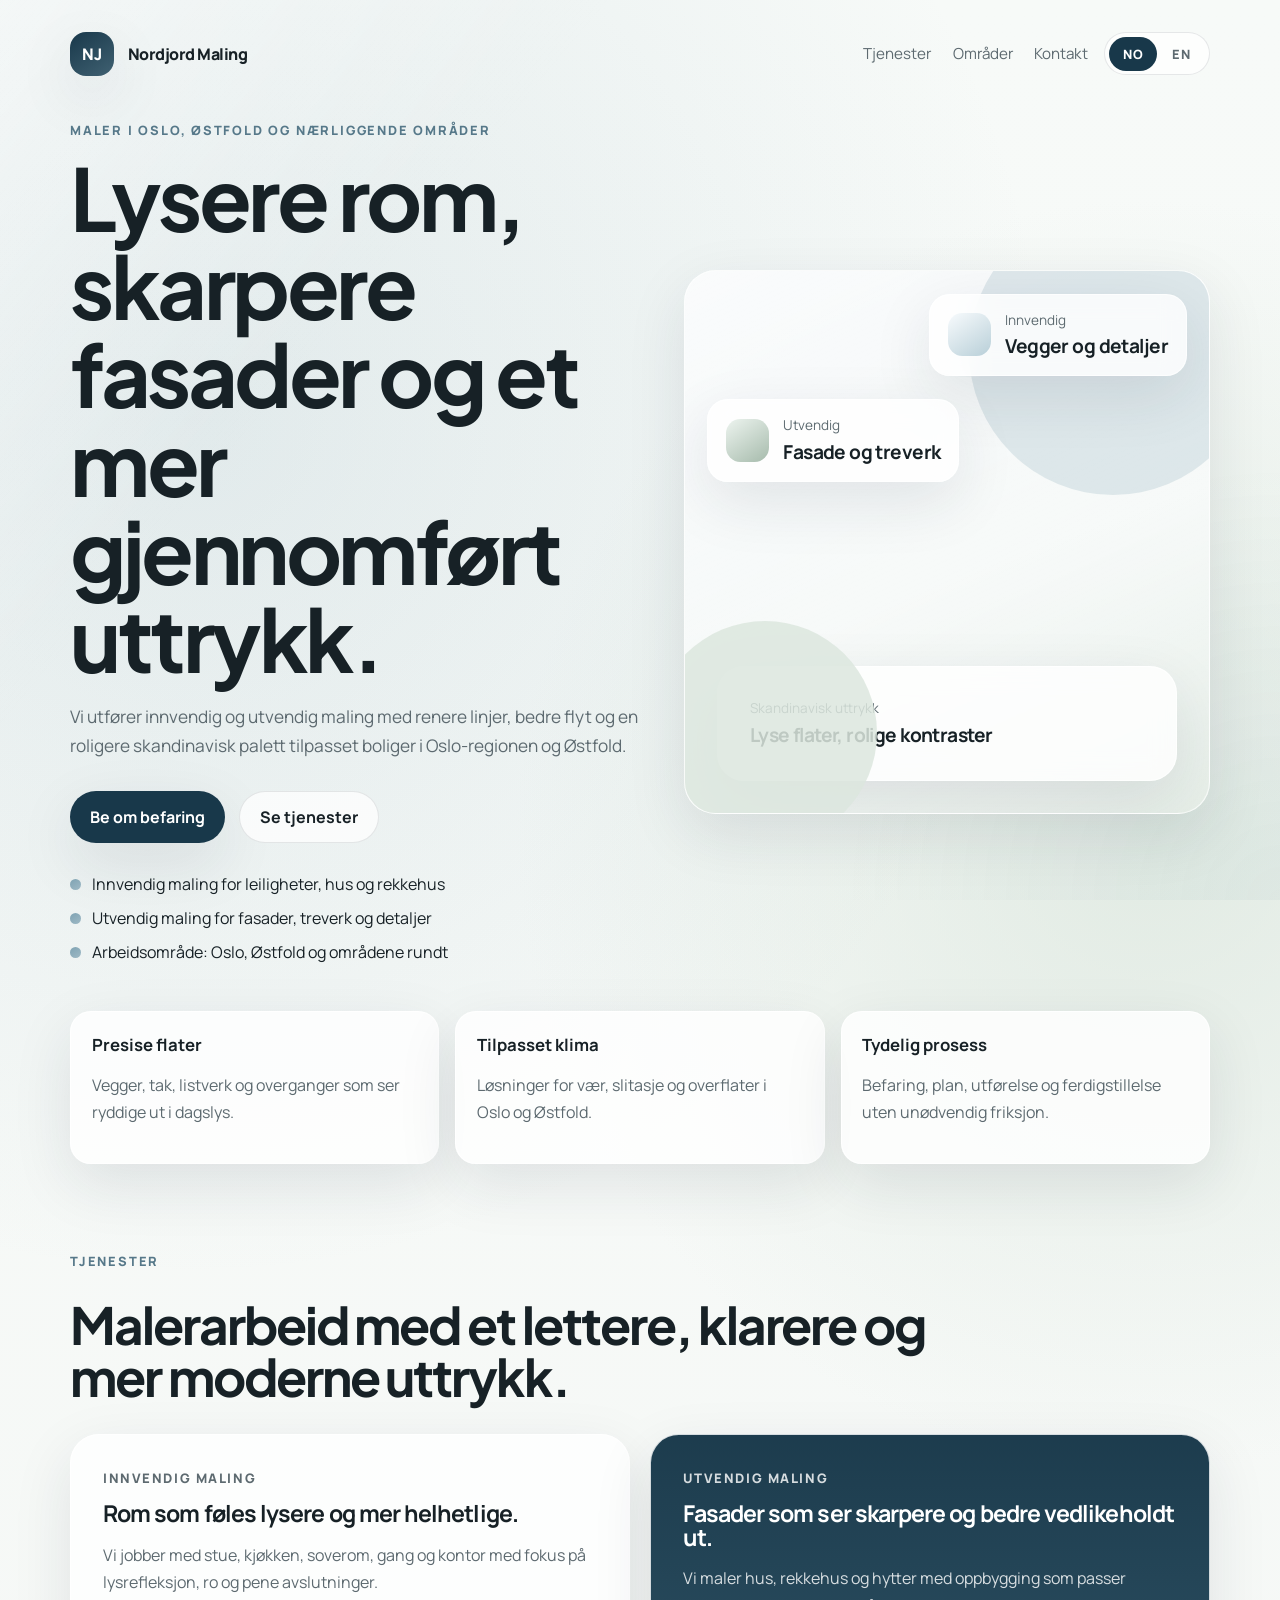
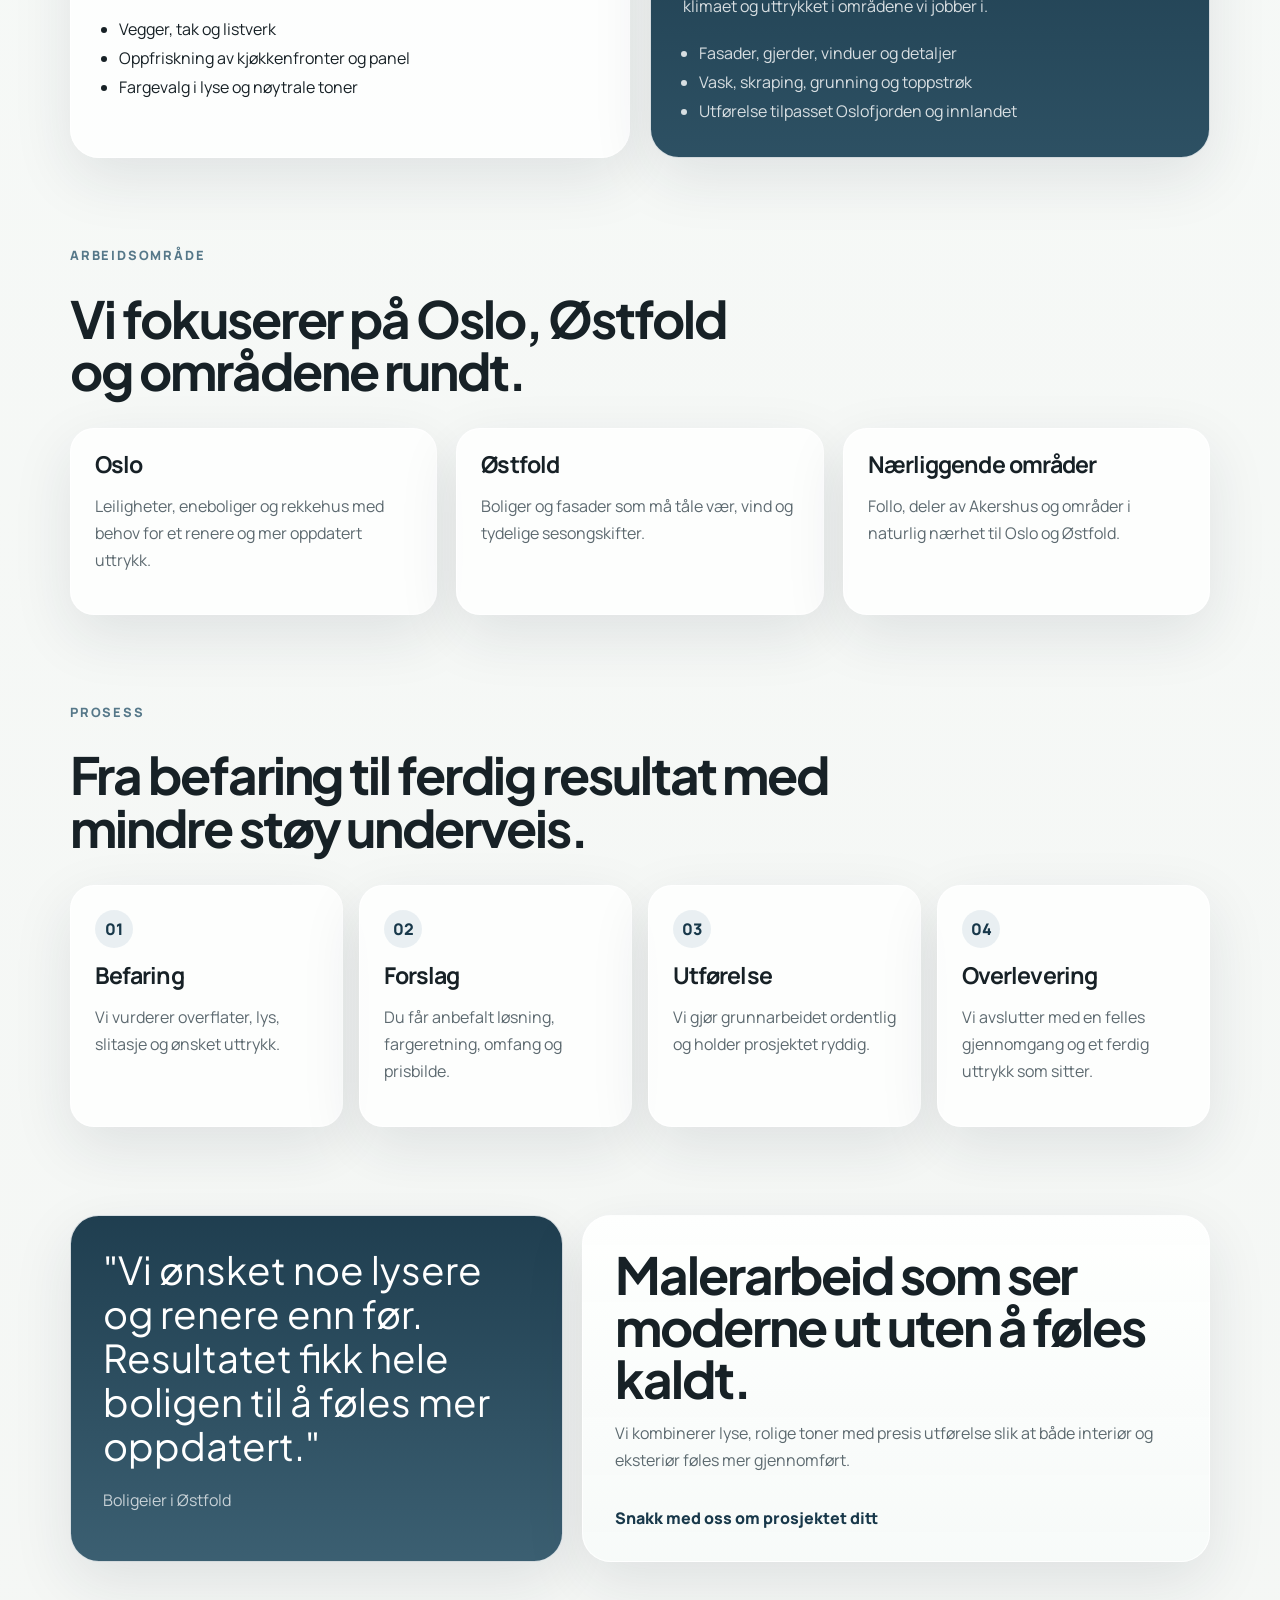
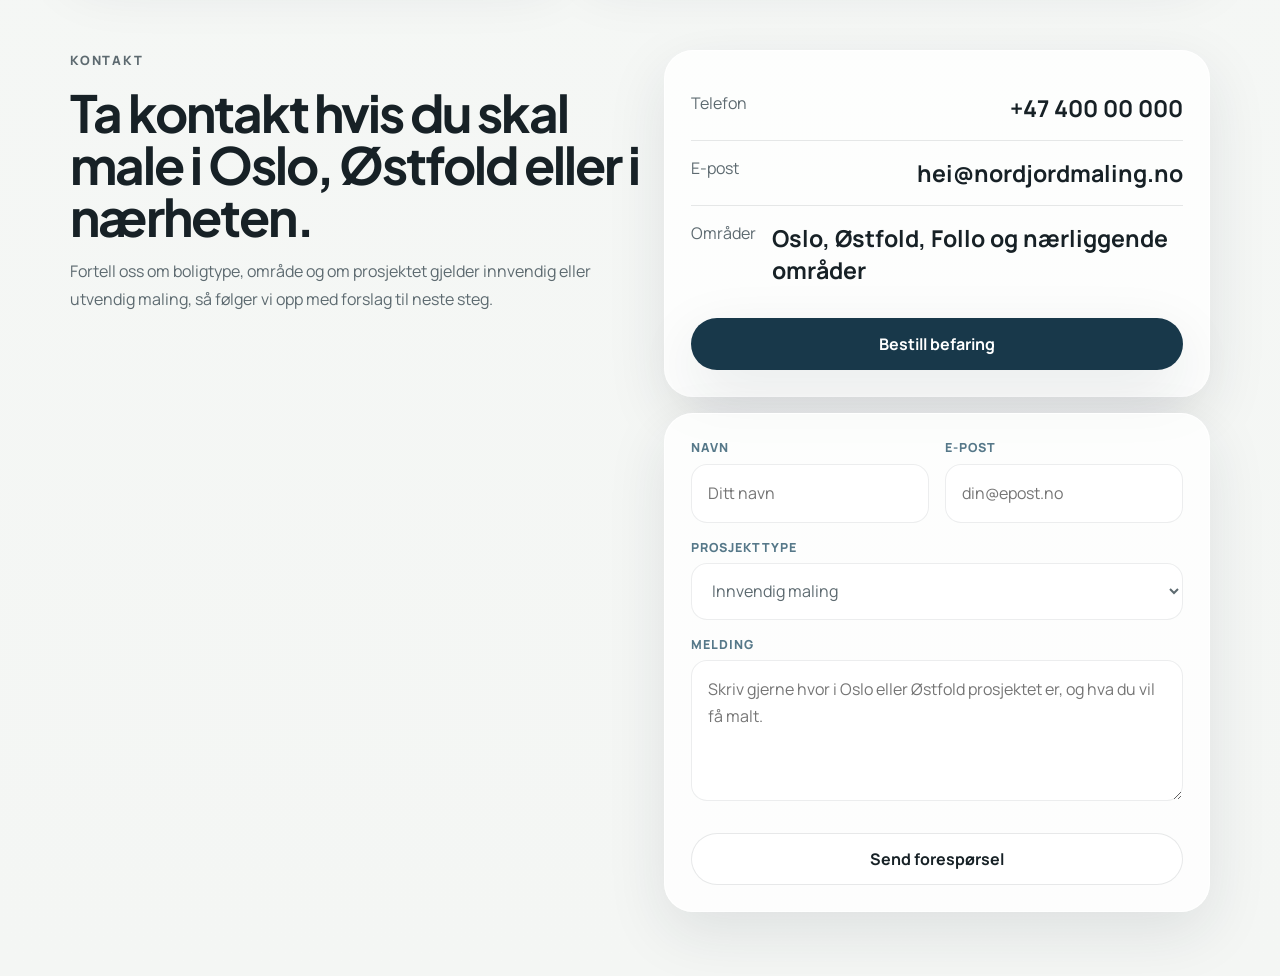
==== index.html @ cc5bf022 "Redesign site and narrow service area" ====
<!doctype html>
<html lang="no">
  <head>
    <meta charset="UTF-8" />
    <meta name="viewport" content="width=device-width, initial-scale=1.0" />
    <title>Nordjord Maling | Maler i Oslo og Østfold</title>
    <meta
      name="description"
      content="Nordjord Maling tilbyr innvendig og utvendig maling i Oslo, Østfold og nærliggende områder med rene detaljer, tydelig prosess og et lysere skandinavisk uttrykk."
    />
    <link rel="preconnect" href="https://fonts.googleapis.com" />
    <link rel="preconnect" href="https://fonts.gstatic.com" crossorigin />
    <link
      href="https://fonts.googleapis.com/css2?family=Manrope:wght@400;500;600;700;800&family=Plus+Jakarta+Sans:wght@500;700;800&display=swap"
      rel="stylesheet"
    />
    <link rel="stylesheet" href="./styles.css" />
    <script type="application/ld+json">
      {
        "@context": "https://schema.org",
        "@type": "HousePainter",
        "name": "Nordjord Maling",
        "url": "https://github.com/boatbitbot/apu",
        "description": "Interior and exterior painting services in Oslo, Ostfold and nearby areas.",
        "telephone": "+47 400 00 000",
        "email": "hei@nordjordmaling.no",
        "areaServed": ["Oslo", "Østfold", "Follo", "Akershus"],
        "availableLanguage": ["no", "en"],
        "contactPoint": {
          "@type": "ContactPoint",
          "telephone": "+47 400 00 000",
          "email": "hei@nordjordmaling.no",
          "contactType": "customer service",
          "areaServed": ["Oslo", "Østfold", "Follo", "Akershus"],
          "availableLanguage": ["Norwegian", "English"]
        },
        "makesOffer": [
          {
            "@type": "Offer",
            "itemOffered": {
              "@type": "Service",
              "name": "Interior painting"
            }
          },
          {
            "@type": "Offer",
            "itemOffered": {
              "@type": "Service",
              "name": "Exterior painting"
            }
          }
        ]
      }
    </script>
  </head>
  <body>
    <div class="page-glow"></div>
    <div class="site-shell">
      <header class="hero">
        <nav class="topbar">
          <a class="brand" href="#top">
            <span class="brand-mark">NJ</span>
            <span class="brand-text">Nordjord Maling</span>
          </a>
          <div class="topbar-controls">
            <div class="topbar-links">
              <a href="#tjenester" data-no="Tjenester" data-en="Services">Tjenester</a>
              <a href="#omrader" data-no="Områder" data-en="Areas">Områder</a>
              <a href="#kontakt" data-no="Kontakt" data-en="Contact">Kontakt</a>
            </div>
            <div class="lang-switch" aria-label="Language switcher">
              <button class="lang-button is-active" type="button" data-lang="no">NO</button>
              <button class="lang-button" type="button" data-lang="en">EN</button>
            </div>
          </div>
        </nav>

        <section class="hero-grid" id="top">
          <div class="hero-copy">
            <p
              class="eyebrow"
              data-no="Maler i Oslo, Østfold og nærliggende områder"
              data-en="Painters in Oslo, Østfold and nearby areas"
            >
              Maler i Oslo, Østfold og nærliggende områder
            </p>
            <h1
              data-no="Lysere rom, skarpere fasader og et mer gjennomført uttrykk."
              data-en="Brighter rooms, sharper facades and a more considered finish."
            >
              Lysere rom, skarpere fasader og et mer gjennomført uttrykk.
            </h1>
            <p
              class="hero-text"
              data-no="Vi utfører innvendig og utvendig maling med renere linjer, bedre flyt og en roligere skandinavisk palett tilpasset boliger i Oslo-regionen og Østfold."
              data-en="We deliver interior and exterior painting with cleaner lines, better flow and a lighter Scandinavian palette tailored to homes in the Oslo region and Østfold."
            >
              Vi utfører innvendig og utvendig maling med renere linjer, bedre
              flyt og en roligere skandinavisk palett tilpasset boliger i
              Oslo-regionen og Østfold.
            </p>
            <div class="hero-actions">
              <a
                class="button button-primary"
                href="#kontakt"
                data-no="Be om befaring"
                data-en="Request a consultation"
              >
                Be om befaring
              </a>
              <a
                class="button button-secondary"
                href="#tjenester"
                data-no="Se tjenester"
                data-en="See services"
              >
                Se tjenester
              </a>
            </div>
            <ul class="hero-points">
              <li
                data-no="Innvendig maling for leiligheter, hus og rekkehus"
                data-en="Interior painting for apartments, houses and townhomes"
              >
                Innvendig maling for leiligheter, hus og rekkehus
              </li>
              <li
                data-no="Utvendig maling for fasader, treverk og detaljer"
                data-en="Exterior painting for facades, timber and trim"
              >
                Utvendig maling for fasader, treverk og detaljer
              </li>
              <li
                data-no="Arbeidsområde: Oslo, Østfold og områdene rundt"
                data-en="Working area: Oslo, Østfold and nearby districts"
              >
                Arbeidsområde: Oslo, Østfold og områdene rundt
              </li>
            </ul>
          </div>

          <div class="hero-visual" aria-hidden="true">
            <div class="visual-stage">
              <div class="visual-card visual-main">
                <p data-no="Skandinavisk uttrykk" data-en="Scandinavian finish">
                  Skandinavisk uttrykk
                </p>
                <strong
                  data-no="Lyse flater, rolige kontraster"
                  data-en="Bright surfaces, calm contrast"
                >
                  Lyse flater, rolige kontraster
                </strong>
              </div>
              <div class="visual-card visual-top">
                <span class="mini-chip chip-ice"></span>
                <div>
                  <p data-no="Innvendig" data-en="Interior">Innvendig</p>
                  <strong data-no="Vegger og detaljer" data-en="Walls and trim">
                    Vegger og detaljer
                  </strong>
                </div>
              </div>
              <div class="visual-card visual-bottom">
                <span class="mini-chip chip-mist"></span>
                <div>
                  <p data-no="Utvendig" data-en="Exterior">Utvendig</p>
                  <strong data-no="Fasade og treverk" data-en="Facade and timber">
                    Fasade og treverk
                  </strong>
                </div>
              </div>
            </div>
          </div>
        </section>
      </header>

      <main>
        <section class="stats-strip">
          <article>
            <strong data-no="Presise flater" data-en="Precise finishes">Presise flater</strong>
            <p
              data-no="Vegger, tak, listverk og overganger som ser ryddige ut i dagslys."
              data-en="Walls, ceilings, trim and transitions that stay clean in daylight."
            >
              Vegger, tak, listverk og overganger som ser ryddige ut i dagslys.
            </p>
          </article>
          <article>
            <strong data-no="Tilpasset klima" data-en="Climate-ready">Tilpasset klima</strong>
            <p
              data-no="Løsninger for vær, slitasje og overflater i Oslo og Østfold."
              data-en="Solutions for weather, wear and surface conditions in Oslo and Østfold."
            >
              Løsninger for vær, slitasje og overflater i Oslo og Østfold.
            </p>
          </article>
          <article>
            <strong data-no="Tydelig prosess" data-en="Clear process">Tydelig prosess</strong>
            <p
              data-no="Befaring, plan, utførelse og ferdigstillelse uten unødvendig friksjon."
              data-en="Consultation, plan, execution and completion without unnecessary friction."
            >
              Befaring, plan, utførelse og ferdigstillelse uten unødvendig friksjon.
            </p>
          </article>
        </section>

        <section class="section services" id="tjenester">
          <div class="section-heading">
            <p class="eyebrow" data-no="Tjenester" data-en="Services">Tjenester</p>
            <h2
              data-no="Malerarbeid med et lettere, klarere og mer moderne uttrykk."
              data-en="Painting work with a lighter, cleaner and more modern expression."
            >
              Malerarbeid med et lettere, klarere og mer moderne uttrykk.
            </h2>
          </div>

          <div class="service-grid">
            <article class="service-card">
              <p class="service-label" data-no="Innvendig maling" data-en="Interior painting">
                Innvendig maling
              </p>
              <h3
                data-no="Rom som føles lysere og mer helhetlige."
                data-en="Rooms that feel brighter and more cohesive."
              >
                Rom som føles lysere og mer helhetlige.
              </h3>
              <p
                data-no="Vi jobber med stue, kjøkken, soverom, gang og kontor med fokus på lysrefleksjon, ro og pene avslutninger."
                data-en="We work across living rooms, kitchens, bedrooms, halls and offices with a focus on light, calm and crisp finishing."
              >
                Vi jobber med stue, kjøkken, soverom, gang og kontor med fokus
                på lysrefleksjon, ro og pene avslutninger.
              </p>
              <ul>
                <li data-no="Vegger, tak og listverk" data-en="Walls, ceilings and trim">
                  Vegger, tak og listverk
                </li>
                <li
                  data-no="Oppfriskning av kjøkkenfronter og panel"
                  data-en="Refresh of kitchen fronts and panel surfaces"
                >
                  Oppfriskning av kjøkkenfronter og panel
                </li>
                <li
                  data-no="Fargevalg i lyse og nøytrale toner"
                  data-en="Colour direction in light and neutral tones"
                >
                  Fargevalg i lyse og nøytrale toner
                </li>
              </ul>
            </article>

            <article class="service-card service-card-accent">
              <p class="service-label" data-no="Utvendig maling" data-en="Exterior painting">
                Utvendig maling
              </p>
              <h3
                data-no="Fasader som ser skarpere og bedre vedlikeholdt ut."
                data-en="Facades that look sharper and better maintained."
              >
                Fasader som ser skarpere og bedre vedlikeholdt ut.
              </h3>
              <p
                data-no="Vi maler hus, rekkehus og hytter med oppbygging som passer klimaet og uttrykket i områdene vi jobber i."
                data-en="We paint houses, townhomes and cabins with systems that fit the climate and the visual character of the areas we work in."
              >
                Vi maler hus, rekkehus og hytter med oppbygging som passer
                klimaet og uttrykket i områdene vi jobber i.
              </p>
              <ul>
                <li
                  data-no="Fasader, gjerder, vinduer og detaljer"
                  data-en="Facades, fences, windows and exterior details"
                >
                  Fasader, gjerder, vinduer og detaljer
                </li>
                <li
                  data-no="Vask, skraping, grunning og toppstrøk"
                  data-en="Washing, scraping, priming and top coats"
                >
                  Vask, skraping, grunning og toppstrøk
                </li>
                <li
                  data-no="Utførelse tilpasset Oslofjorden og innlandet"
                  data-en="Execution suited to the Oslofjord area and inland districts"
                >
                  Utførelse tilpasset Oslofjorden og innlandet
                </li>
              </ul>
            </article>
          </div>
        </section>

        <section class="section area-section" id="omrader">
          <div class="section-heading narrow">
            <p class="eyebrow" data-no="Arbeidsområde" data-en="Working area">Arbeidsområde</p>
            <h2
              data-no="Vi fokuserer på Oslo, Østfold og områdene rundt."
              data-en="We focus on Oslo, Østfold and the surrounding areas."
            >
              Vi fokuserer på Oslo, Østfold og områdene rundt.
            </h2>
          </div>

          <div class="area-grid">
            <article>
              <h3 data-no="Oslo" data-en="Oslo">Oslo</h3>
              <p
                data-no="Leiligheter, eneboliger og rekkehus med behov for et renere og mer oppdatert uttrykk."
                data-en="Apartments, detached homes and townhouses looking for a cleaner, more updated finish."
              >
                Leiligheter, eneboliger og rekkehus med behov for et renere og
                mer oppdatert uttrykk.
              </p>
            </article>
            <article>
              <h3 data-no="Østfold" data-en="Østfold">Østfold</h3>
              <p
                data-no="Boliger og fasader som må tåle vær, vind og tydelige sesongskifter."
                data-en="Homes and facades that need to handle weather, wind and strong seasonal shifts."
              >
                Boliger og fasader som må tåle vær, vind og tydelige
                sesongskifter.
              </p>
            </article>
            <article>
              <h3 data-no="Nærliggende områder" data-en="Nearby areas">Nærliggende områder</h3>
              <p
                data-no="Follo, deler av Akershus og områder i naturlig nærhet til Oslo og Østfold."
                data-en="Follo, parts of Akershus and districts within easy reach of Oslo and Østfold."
              >
                Follo, deler av Akershus og områder i naturlig nærhet til Oslo
                og Østfold.
              </p>
            </article>
          </div>
        </section>

        <section class="section process-section" id="prosjekt">
          <div class="section-heading">
            <p class="eyebrow" data-no="Prosess" data-en="Process">Prosess</p>
            <h2
              data-no="Fra befaring til ferdig resultat med mindre støy underveis."
              data-en="From first visit to finished result with less friction along the way."
            >
              Fra befaring til ferdig resultat med mindre støy underveis.
            </h2>
          </div>

          <div class="timeline">
            <article>
              <span>01</span>
              <h3 data-no="Befaring" data-en="Consultation">Befaring</h3>
              <p
                data-no="Vi vurderer overflater, lys, slitasje og ønsket uttrykk."
                data-en="We assess surfaces, light, wear and the look you want."
              >
                Vi vurderer overflater, lys, slitasje og ønsket uttrykk.
              </p>
            </article>
            <article>
              <span>02</span>
              <h3 data-no="Forslag" data-en="Proposal">Forslag</h3>
              <p
                data-no="Du får anbefalt løsning, fargeretning, omfang og prisbilde."
                data-en="You get a recommended approach, colour direction, scope and pricing outline."
              >
                Du får anbefalt løsning, fargeretning, omfang og prisbilde.
              </p>
            </article>
            <article>
              <span>03</span>
              <h3 data-no="Utførelse" data-en="Execution">Utførelse</h3>
              <p
                data-no="Vi gjør grunnarbeidet ordentlig og holder prosjektet ryddig."
                data-en="We handle preparation properly and keep the project tidy."
              >
                Vi gjør grunnarbeidet ordentlig og holder prosjektet ryddig.
              </p>
            </article>
            <article>
              <span>04</span>
              <h3 data-no="Overlevering" data-en="Handover">Overlevering</h3>
              <p
                data-no="Vi avslutter med en felles gjennomgang og et ferdig uttrykk som sitter."
                data-en="We finish with a shared walkthrough and a final result that feels complete."
              >
                Vi avslutter med en felles gjennomgang og et ferdig uttrykk som sitter.
              </p>
            </article>
          </div>
        </section>

        <section class="section testimonial-section">
          <div class="quote-card">
            <p
              class="quote"
              data-no='"Vi ønsket noe lysere og renere enn før. Resultatet fikk hele boligen til å føles mer oppdatert."'
              data-en='"We wanted something brighter and cleaner than before. The result made the whole home feel more current."'
            >
              "Vi ønsket noe lysere og renere enn før. Resultatet fikk hele boligen
              til å føles mer oppdatert."
            </p>
            <p
              class="quote-author"
              data-no="Boligeier i Østfold"
              data-en="Homeowner in Østfold"
            >
              Boligeier i Østfold
            </p>
          </div>

          <div class="assurance-card">
            <h2
              data-no="Malerarbeid som ser moderne ut uten å føles kaldt."
              data-en="Painting work that feels modern without turning cold."
            >
              Malerarbeid som ser moderne ut uten å føles kaldt.
            </h2>
            <p
              data-no="Vi kombinerer lyse, rolige toner med presis utførelse slik at både interiør og eksteriør føles mer gjennomført."
              data-en="We combine light, calm tones with precise execution so both interiors and exteriors feel more complete."
            >
              Vi kombinerer lyse, rolige toner med presis utførelse slik at både
              interiør og eksteriør føles mer gjennomført.
            </p>
            <a
              class="text-link"
              href="#kontakt"
              data-no="Snakk med oss om prosjektet ditt"
              data-en="Talk to us about your project"
            >
              Snakk med oss om prosjektet ditt
            </a>
          </div>
        </section>

        <section class="section contact-section" id="kontakt">
          <div class="contact-copy">
            <p class="eyebrow" data-no="Kontakt" data-en="Contact">Kontakt</p>
            <h2
              data-no="Ta kontakt hvis du skal male i Oslo, Østfold eller i nærheten."
              data-en="Get in touch if you are planning painting work in Oslo, Østfold or nearby."
            >
              Ta kontakt hvis du skal male i Oslo, Østfold eller i nærheten.
            </h2>
            <p
              data-no="Fortell oss om boligtype, område og om prosjektet gjelder innvendig eller utvendig maling, så følger vi opp med forslag til neste steg."
              data-en="Tell us about the property type, location and whether the project is interior or exterior painting, and we will follow up with the next steps."
            >
              Fortell oss om boligtype, område og om prosjektet gjelder
              innvendig eller utvendig maling, så følger vi opp med forslag til
              neste steg.
            </p>
          </div>

          <div class="contact-stack">
            <div class="contact-panel">
              <div class="contact-row">
                <span data-no="Telefon" data-en="Phone">Telefon</span>
                <strong>+47 400 00 000</strong>
              </div>
              <div class="contact-row">
                <span data-no="E-post" data-en="Email">E-post</span>
                <strong>hei@nordjordmaling.no</strong>
              </div>
              <div class="contact-row">
                <span data-no="Områder" data-en="Areas">Områder</span>
                <strong
                  data-no="Oslo, Østfold, Follo og nærliggende områder"
                  data-en="Oslo, Østfold, Follo and nearby areas"
                >
                  Oslo, Østfold, Follo og nærliggende områder
                </strong>
              </div>
              <a
                class="button button-primary button-full"
                href="mailto:hei@nordjordmaling.no"
                data-no="Bestill befaring"
                data-en="Book a consultation"
              >
                Bestill befaring
              </a>
            </div>

            <form class="contact-form">
              <div class="form-grid">
                <label class="field">
                  <span data-no="Navn" data-en="Name">Navn</span>
                  <input
                    type="text"
                    name="name"
                    data-placeholder-no="Ditt navn"
                    data-placeholder-en="Your name"
                    placeholder="Ditt navn"
                  />
                </label>
                <label class="field">
                  <span data-no="E-post" data-en="Email">E-post</span>
                  <input
                    type="email"
                    name="email"
                    data-placeholder-no="din@epost.no"
                    data-placeholder-en="you@email.com"
                    placeholder="din@epost.no"
                  />
                </label>
              </div>
              <label class="field">
                <span data-no="Prosjekttype" data-en="Project type">Prosjekttype</span>
                <select name="projectType">
                  <option value="interior" data-no="Innvendig maling" data-en="Interior painting">
                    Innvendig maling
                  </option>
                  <option value="exterior" data-no="Utvendig maling" data-en="Exterior painting">
                    Utvendig maling
                  </option>
                  <option value="both" data-no="Begge deler" data-en="Both">Begge deler</option>
                </select>
              </label>
              <label class="field">
                <span data-no="Melding" data-en="Message">Melding</span>
                <textarea
                  name="message"
                  rows="4"
                  data-placeholder-no="Skriv gjerne hvor i Oslo eller Østfold prosjektet er, og hva du vil få malt."
                  data-placeholder-en="Please include where in Oslo or Østfold the project is, and what you would like painted."
                  placeholder="Skriv gjerne hvor i Oslo eller Østfold prosjektet er, og hva du vil få malt."
                ></textarea>
              </label>
              <button
                class="button button-secondary button-full"
                type="submit"
                data-no="Send forespørsel"
                data-en="Send request"
              >
                Send forespørsel
              </button>
            </form>
          </div>
        </section>
      </main>
    </div>

    <script>
      const languages = {
        no: {
          title: "Nordjord Maling | Maler i Oslo og Østfold",
          description:
            "Nordjord Maling tilbyr innvendig og utvendig maling i Oslo, Østfold og nærliggende områder med rene detaljer, tydelig prosess og et lysere skandinavisk uttrykk."
        },
        en: {
          title: "Nordjord Painting | Painters in Oslo and Østfold",
          description:
            "Nordjord Painting provides interior and exterior painting in Oslo, Østfold and nearby areas with clean detailing, a clear process and a lighter Scandinavian look."
        }
      };

      const descriptionTag = document.querySelector('meta[name="description"]');
      const translateNodes = document.querySelectorAll("[data-no][data-en]");
      const placeholderNodes = document.querySelectorAll("[data-placeholder-no][data-placeholder-en]");
      const langButtons = document.querySelectorAll(".lang-button");

      function setLanguage(lang) {
        document.documentElement.lang = lang;
        document.title = languages[lang].title;
        descriptionTag.setAttribute("content", languages[lang].description);

        translateNodes.forEach((node) => {
          node.textContent = node.dataset[lang];
        });

        placeholderNodes.forEach((node) => {
          node.placeholder = node.dataset[`placeholder${lang === "no" ? "No" : "En"}`];
        });

        langButtons.forEach((button) => {
          const active = button.dataset.lang === lang;
          button.classList.toggle("is-active", active);
          button.setAttribute("aria-pressed", active ? "true" : "false");
        });
      }

      langButtons.forEach((button) => {
        button.addEventListener("click", () => setLanguage(button.dataset.lang));
      });

      document.querySelector(".contact-form").addEventListener("submit", (event) => {
        event.preventDefault();
        const formData = new FormData(event.currentTarget);
        const lang = document.documentElement.lang === "en" ? "en" : "no";
        const subject =
          lang === "en" ? "Painting project enquiry" : "Foresporsel om maleprosjekt";
        const lines =
          lang === "en"
            ? [
                `Name: ${formData.get("name") || ""}`,
                `Email: ${formData.get("email") || ""}`,
                `Project type: ${formData.get("projectType") || ""}`,
                "",
                `${formData.get("message") || ""}`
              ]
            : [
                `Navn: ${formData.get("name") || ""}`,
                `E-post: ${formData.get("email") || ""}`,
                `Prosjekttype: ${formData.get("projectType") || ""}`,
                "",
                `${formData.get("message") || ""}`
              ];

        const body = encodeURIComponent(lines.join("\n"));
        window.location.href = `mailto:hei@nordjordmaling.no?subject=${encodeURIComponent(subject)}&body=${body}`;
      });

      setLanguage("no");
    </script>
  </body>
</html>
---- styles.css ----
:root {
  --bg: #f4f6f4;
  --panel: rgba(255, 255, 255, 0.8);
  --panel-strong: #ffffff;
  --ink: #172126;
  --muted: #5d6a70;
  --line: rgba(23, 33, 38, 0.1);
  --navy: #18384a;
  --sky: #dfe9ee;
  --blue: #7fa3b3;
  --mint: #dce7de;
  --shadow: 0 20px 60px rgba(27, 44, 58, 0.1);
}

* {
  box-sizing: border-box;
}

html {
  scroll-behavior: smooth;
}

body {
  margin: 0;
  font-family: "Manrope", sans-serif;
  color: var(--ink);
  background:
    radial-gradient(circle at 15% 10%, rgba(127, 163, 179, 0.18), transparent 22%),
    radial-gradient(circle at 90% 20%, rgba(220, 231, 222, 0.8), transparent 18%),
    linear-gradient(180deg, #f7faf8 0%, var(--bg) 100%);
}

a,
button,
input,
textarea,
select {
  font: inherit;
}

a {
  color: inherit;
  text-decoration: none;
}

button,
input,
textarea,
select {
  border: 0;
}

.page-glow {
  position: fixed;
  inset: 0;
  pointer-events: none;
  background:
    linear-gradient(130deg, rgba(255, 255, 255, 0.4), transparent 30%),
    radial-gradient(circle at bottom right, rgba(127, 163, 179, 0.08), transparent 28%);
}

.site-shell {
  position: relative;
  min-height: 100vh;
}

.hero,
.section,
.stats-strip {
  width: min(1140px, calc(100% - 2rem));
  margin: 0 auto;
}

.hero {
  padding: 1.2rem 0 3rem;
}

.topbar {
  display: flex;
  justify-content: space-between;
  align-items: center;
  gap: 1rem;
  padding: 0.8rem 0 1.8rem;
}

.brand {
  display: inline-flex;
  align-items: center;
  gap: 0.85rem;
  font-weight: 800;
  letter-spacing: -0.03em;
}

.brand-mark {
  display: inline-grid;
  place-items: center;
  width: 2.75rem;
  height: 2.75rem;
  border-radius: 1rem;
  background: linear-gradient(145deg, var(--navy), #406172);
  color: #fff;
  box-shadow: var(--shadow);
}

.topbar-controls {
  display: flex;
  align-items: center;
  gap: 1rem;
}

.topbar-links {
  display: flex;
  gap: 1.35rem;
  font-size: 0.95rem;
  color: var(--muted);
}

.lang-switch {
  display: inline-flex;
  padding: 0.24rem;
  border: 1px solid var(--line);
  border-radius: 999px;
  background: rgba(255, 255, 255, 0.75);
}

.lang-button {
  min-width: 3rem;
  padding: 0.48rem 0.72rem;
  border-radius: 999px;
  background: transparent;
  color: var(--muted);
  font-size: 0.8rem;
  font-weight: 800;
  letter-spacing: 0.08em;
  cursor: pointer;
}

.lang-button.is-active {
  background: var(--navy);
  color: #fff;
}

.hero-grid {
  display: grid;
  grid-template-columns: 1.05fr 0.95fr;
  gap: 2rem;
  align-items: center;
  padding-top: 1rem;
}

.eyebrow {
  margin: 0 0 0.9rem;
  font-size: 0.8rem;
  font-weight: 800;
  letter-spacing: 0.14em;
  text-transform: uppercase;
  color: #567889;
}

h1,
h2,
h3 {
  margin: 0;
  line-height: 1.02;
  letter-spacing: -0.04em;
}

h1,
h2 {
  font-family: "Plus Jakarta Sans", sans-serif;
}

h1 {
  max-width: 11ch;
  font-size: clamp(3rem, 7vw, 5.4rem);
}

h2 {
  font-size: clamp(2.1rem, 4vw, 3.6rem);
}

.hero-text,
.stats-strip p,
.service-card p,
.area-grid p,
.timeline p,
.assurance-card p,
.contact-copy p,
.field input,
.field select,
.field textarea {
  color: var(--muted);
  line-height: 1.7;
}

.hero-text {
  max-width: 38rem;
  margin: 1.25rem 0 0;
  font-size: 1.08rem;
}

.hero-actions {
  display: flex;
  flex-wrap: wrap;
  gap: 0.9rem;
  margin: 1.9rem 0;
}

.button {
  display: inline-flex;
  align-items: center;
  justify-content: center;
  min-height: 3.25rem;
  padding: 0 1.25rem;
  border-radius: 999px;
  font-weight: 700;
  transition: transform 180ms ease, background-color 180ms ease;
  cursor: pointer;
}

.button:hover,
.text-link:hover {
  transform: translateY(-1px);
}

.button-primary {
  background: var(--navy);
  color: #fff;
  box-shadow: var(--shadow);
}

.button-secondary {
  background: rgba(255, 255, 255, 0.72);
  color: var(--ink);
  border: 1px solid var(--line);
}

.button-full {
  width: 100%;
  margin-top: 1rem;
}

.hero-points {
  display: grid;
  gap: 0.75rem;
  padding: 0;
  margin: 0;
  list-style: none;
}

.hero-points li {
  display: flex;
  align-items: center;
  gap: 0.7rem;
}

.hero-points li::before {
  content: "";
  width: 0.7rem;
  height: 0.7rem;
  border-radius: 999px;
  background: linear-gradient(145deg, var(--blue), #9eb9c5);
  flex: none;
}

.hero-visual {
  min-height: 34rem;
}

.visual-stage {
  position: relative;
  height: 100%;
  min-height: 34rem;
  border-radius: 2rem;
  background:
    linear-gradient(155deg, rgba(255, 255, 255, 0.85), rgba(255, 255, 255, 0.28)),
    linear-gradient(160deg, var(--sky), #eef4f2 55%, var(--mint));
  border: 1px solid rgba(255, 255, 255, 0.7);
  box-shadow: var(--shadow);
  overflow: hidden;
}

.visual-stage::before,
.visual-stage::after {
  content: "";
  position: absolute;
  border-radius: 50%;
}

.visual-stage::before {
  width: 18rem;
  height: 18rem;
  top: -4rem;
  right: -3rem;
  background: rgba(127, 163, 179, 0.22);
}

.visual-stage::after {
  width: 14rem;
  height: 14rem;
  bottom: -2rem;
  left: -2rem;
  background: rgba(220, 231, 222, 0.85);
}

.visual-card {
  position: absolute;
  border: 1px solid rgba(255, 255, 255, 0.7);
  background: rgba(255, 255, 255, 0.8);
  backdrop-filter: blur(12px);
  box-shadow: var(--shadow);
}

.visual-main {
  left: 2rem;
  right: 2rem;
  bottom: 2rem;
  padding: 2rem;
  border-radius: 1.7rem;
}

.visual-main p,
.visual-top p,
.visual-bottom p {
  margin: 0 0 0.3rem;
  color: var(--muted);
  font-size: 0.85rem;
}

.visual-main strong,
.visual-top strong,
.visual-bottom strong {
  font-size: 1.2rem;
  letter-spacing: -0.03em;
}

.visual-top,
.visual-bottom {
  display: flex;
  gap: 0.9rem;
  align-items: center;
  padding: 1rem 1.1rem;
  border-radius: 1.3rem;
}

.visual-top {
  top: 1.4rem;
  right: 1.4rem;
}

.visual-bottom {
  top: 8rem;
  left: 1.4rem;
}

.mini-chip {
  width: 2.7rem;
  height: 2.7rem;
  border-radius: 0.9rem;
  flex: none;
}

.chip-ice {
  background: linear-gradient(145deg, #f8fbfd, #b8cfd8);
}

.chip-mist {
  background: linear-gradient(145deg, #edf4ef, #a6bbac);
}

.stats-strip {
  display: grid;
  grid-template-columns: repeat(3, 1fr);
  gap: 1rem;
}

.stats-strip article,
.service-card,
.area-grid article,
.timeline article,
.quote-card,
.assurance-card,
.contact-panel,
.contact-form {
  background: var(--panel);
  border: 1px solid rgba(255, 255, 255, 0.8);
  box-shadow: var(--shadow);
}

.stats-strip article {
  padding: 1.3rem;
  border-radius: 1.3rem;
}

.stats-strip strong {
  display: block;
  margin-bottom: 0.45rem;
  font-size: 1.05rem;
}

.section {
  padding-top: 5.5rem;
}

.section-heading {
  display: grid;
  gap: 0.8rem;
  max-width: 54rem;
  margin-bottom: 2rem;
}

.section-heading.narrow {
  max-width: 42rem;
}

.service-grid,
.area-grid,
.testimonial-section,
.contact-section {
  display: grid;
  gap: 1.2rem;
}

.service-grid {
  grid-template-columns: repeat(2, minmax(0, 1fr));
}

.service-card {
  padding: 2rem;
  border-radius: 1.8rem;
}

.service-card-accent {
  background:
    linear-gradient(180deg, rgba(24, 56, 74, 0.98), rgba(41, 77, 96, 0.98));
  color: #fff;
}

.service-card-accent p,
.service-card-accent ul,
.service-card-accent .service-label {
  color: rgba(255, 255, 255, 0.82);
}

.service-label {
  margin: 0 0 0.8rem;
  color: #567889;
  font-size: 0.82rem;
  font-weight: 800;
  letter-spacing: 0.12em;
  text-transform: uppercase;
}

.service-card h3,
.area-grid h3,
.timeline h3,
.contact-panel strong {
  font-size: 1.45rem;
}

.service-card ul {
  margin: 1.2rem 0 0;
  padding-left: 1rem;
  line-height: 1.8;
}

.area-grid {
  grid-template-columns: repeat(3, minmax(0, 1fr));
}

.area-grid article {
  padding: 1.5rem;
  border-radius: 1.5rem;
}

.timeline {
  display: grid;
  grid-template-columns: repeat(4, minmax(0, 1fr));
  gap: 1rem;
}

.timeline article {
  padding: 1.5rem;
  border-radius: 1.5rem;
}

.timeline span {
  display: inline-grid;
  place-items: center;
  width: 2.4rem;
  height: 2.4rem;
  margin-bottom: 1rem;
  border-radius: 999px;
  background: rgba(127, 163, 179, 0.16);
  color: var(--navy);
  font-weight: 800;
}

.testimonial-section {
  grid-template-columns: 0.88fr 1.12fr;
}

.quote-card,
.assurance-card {
  padding: 2rem;
  border-radius: 1.8rem;
}

.quote-card {
  background:
    linear-gradient(180deg, rgba(24, 56, 74, 0.97), rgba(53, 90, 109, 0.97));
  color: #fff;
}

.quote {
  margin: 0;
  font-family: "Plus Jakarta Sans", sans-serif;
  font-size: clamp(1.75rem, 3vw, 2.4rem);
  line-height: 1.15;
}

.quote-author {
  margin: 1.3rem 0 0;
  color: rgba(255, 255, 255, 0.72);
}

.assurance-card {
  background: linear-gradient(180deg, rgba(255, 255, 255, 0.9), rgba(247, 251, 249, 0.88));
}

.text-link {
  display: inline-block;
  margin-top: 1rem;
  color: var(--navy);
  font-weight: 800;
}

.contact-section {
  grid-template-columns: 1fr 0.95fr;
  align-items: start;
  padding-bottom: 4rem;
}

.contact-stack {
  display: grid;
  gap: 1rem;
}

.contact-panel,
.contact-form {
  padding: 1.6rem;
  border-radius: 1.8rem;
}

.contact-row {
  display: flex;
  justify-content: space-between;
  gap: 1rem;
  padding: 1rem 0;
  border-bottom: 1px solid var(--line);
}

.contact-row:last-of-type {
  border-bottom: 0;
}

.contact-row span {
  color: var(--muted);
}

.form-grid {
  display: grid;
  grid-template-columns: repeat(2, minmax(0, 1fr));
  gap: 1rem;
}

.field {
  display: grid;
  gap: 0.45rem;
  margin-bottom: 1rem;
}

.field span {
  color: #567889;
  font-size: 0.78rem;
  font-weight: 800;
  letter-spacing: 0.08em;
  text-transform: uppercase;
}

.field input,
.field select,
.field textarea {
  width: 100%;
  padding: 0.95rem 1rem;
  border: 1px solid rgba(23, 33, 38, 0.08);
  border-radius: 1rem;
  background: rgba(255, 255, 255, 0.92);
  outline: none;
}

.field textarea {
  min-height: 8rem;
  resize: vertical;
}

@media (max-width: 980px) {
  .hero-grid,
  .stats-strip,
  .service-grid,
  .area-grid,
  .timeline,
  .testimonial-section,
  .contact-section {
    grid-template-columns: 1fr;
  }

  .hero-visual,
  .visual-stage {
    min-height: 28rem;
  }
}

@media (max-width: 720px) {
  .topbar,
  .topbar-controls {
    flex-direction: column;
    align-items: flex-start;
  }

  .topbar-links {
    flex-wrap: wrap;
  }

  h1 {
    max-width: 100%;
  }

  .visual-main {
    left: 1rem;
    right: 1rem;
    bottom: 1rem;
  }

  .visual-top {
    top: 1rem;
    right: 1rem;
  }

  .visual-bottom {
    top: 7rem;
    left: 1rem;
  }

  .contact-row {
    flex-direction: column;
  }

  .form-grid {
    grid-template-columns: 1fr;
  }

  .section {
    padding-top: 4.2rem;
  }
}
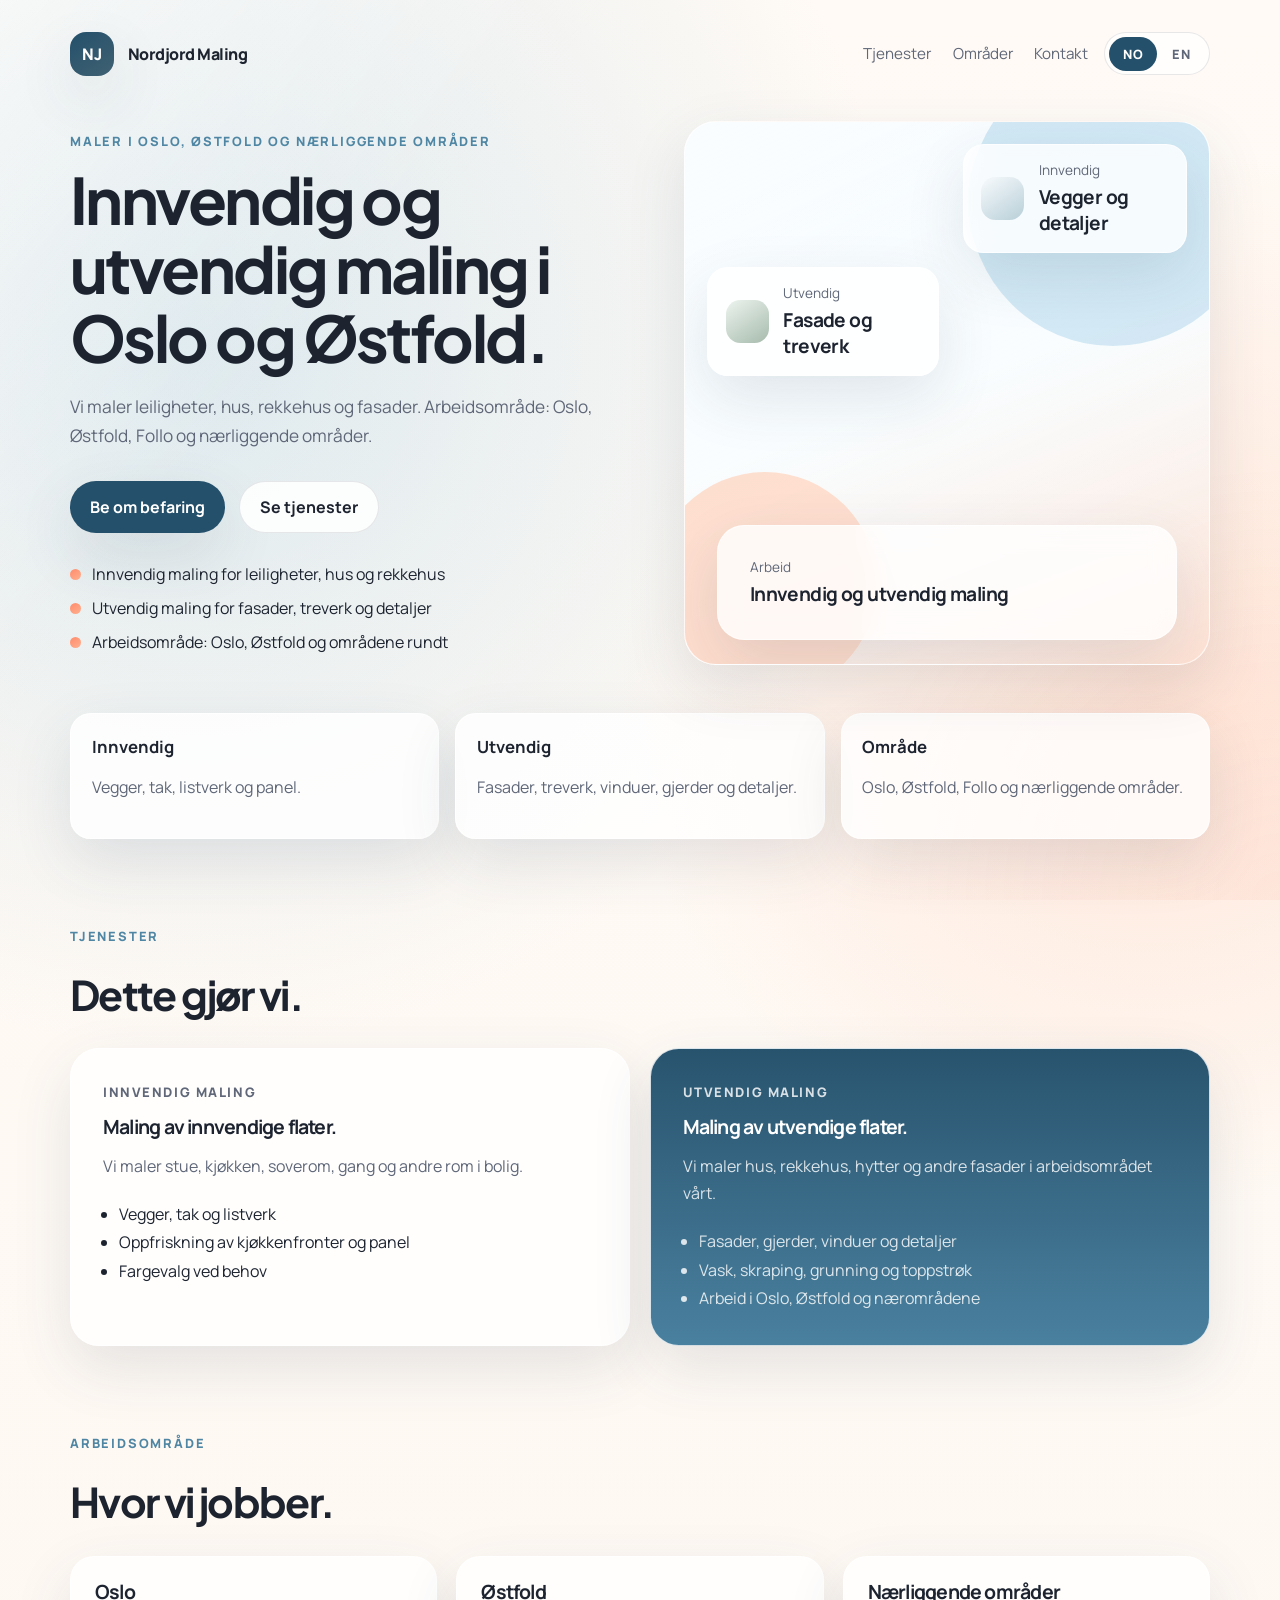
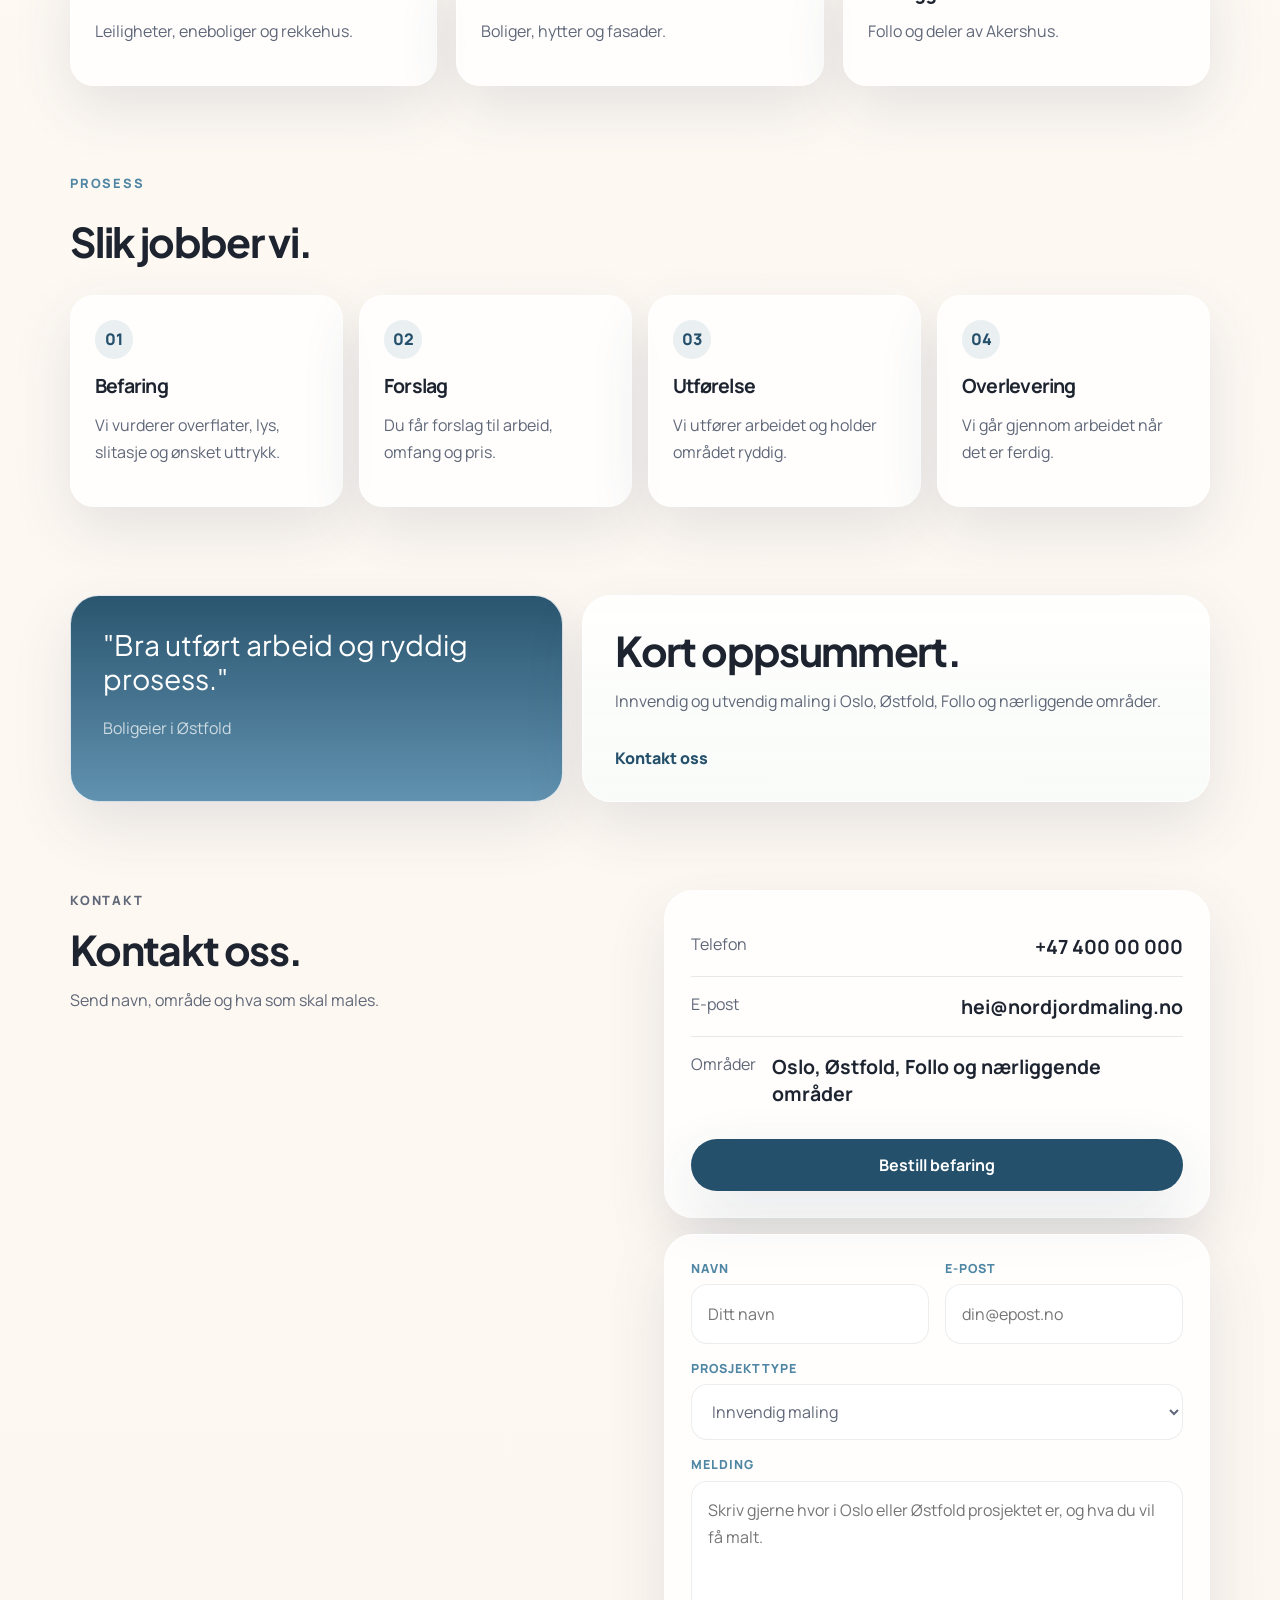
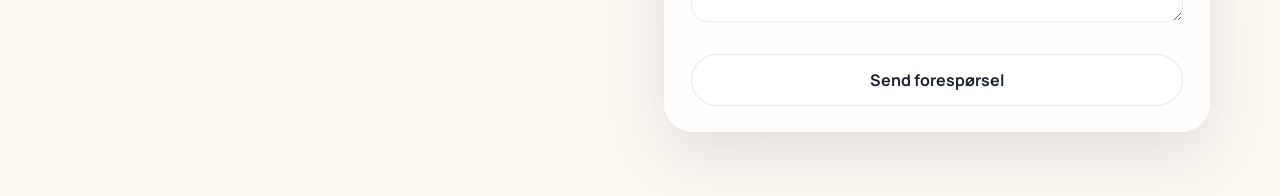
==== commit b33a8696: "Simplify site copy" ====
--- a/index.html
+++ b/index.html
@@ -85,19 +85,18 @@
               Maler i Oslo, Østfold og nærliggende områder
             </p>
             <h1
-              data-no="Lysere rom, skarpere fasader og et mer gjennomført uttrykk."
-              data-en="Brighter rooms, sharper facades and a more considered finish."
-            >
-              Lysere rom, skarpere fasader og et mer gjennomført uttrykk.
+              data-no="Innvendig og utvendig maling i Oslo og Østfold."
+              data-en="Interior and exterior painting in Oslo and Østfold."
+            >
+              Innvendig og utvendig maling i Oslo og Østfold.
             </h1>
             <p
               class="hero-text"
-              data-no="Vi utfører innvendig og utvendig maling med renere linjer, bedre flyt og en roligere skandinavisk palett tilpasset boliger i Oslo-regionen og Østfold."
-              data-en="We deliver interior and exterior painting with cleaner lines, better flow and a lighter Scandinavian palette tailored to homes in the Oslo region and Østfold."
-            >
-              Vi utfører innvendig og utvendig maling med renere linjer, bedre
-              flyt og en roligere skandinavisk palett tilpasset boliger i
-              Oslo-regionen og Østfold.
+              data-no="Vi maler leiligheter, hus, rekkehus og fasader. Arbeidsområde: Oslo, Østfold, Follo og nærliggende områder."
+              data-en="We paint apartments, houses, townhomes and facades. Working area: Oslo, Østfold, Follo and nearby areas."
+            >
+              Vi maler leiligheter, hus, rekkehus og fasader. Arbeidsområde:
+              Oslo, Østfold, Follo og nærliggende områder.
             </p>
             <div class="hero-actions">
               <a
@@ -142,14 +141,9 @@
           <div class="hero-visual" aria-hidden="true">
             <div class="visual-stage">
               <div class="visual-card visual-main">
-                <p data-no="Skandinavisk uttrykk" data-en="Scandinavian finish">
-                  Skandinavisk uttrykk
-                </p>
-                <strong
-                  data-no="Lyse flater, rolige kontraster"
-                  data-en="Bright surfaces, calm contrast"
-                >
-                  Lyse flater, rolige kontraster
+                <p data-no="Arbeid" data-en="Work">Arbeid</p>
+                <strong data-no="Innvendig og utvendig maling" data-en="Interior and exterior painting">
+                  Innvendig og utvendig maling
                 </strong>
               </div>
               <div class="visual-card visual-top">
@@ -178,30 +172,30 @@
       <main>
         <section class="stats-strip">
           <article>
-            <strong data-no="Presise flater" data-en="Precise finishes">Presise flater</strong>
-            <p
-              data-no="Vegger, tak, listverk og overganger som ser ryddige ut i dagslys."
-              data-en="Walls, ceilings, trim and transitions that stay clean in daylight."
-            >
-              Vegger, tak, listverk og overganger som ser ryddige ut i dagslys.
+            <strong data-no="Innvendig" data-en="Interior">Innvendig</strong>
+            <p
+              data-no="Vegger, tak, listverk og panel."
+              data-en="Walls, ceilings, trim and panel."
+            >
+              Vegger, tak, listverk og panel.
             </p>
           </article>
           <article>
-            <strong data-no="Tilpasset klima" data-en="Climate-ready">Tilpasset klima</strong>
-            <p
-              data-no="Løsninger for vær, slitasje og overflater i Oslo og Østfold."
-              data-en="Solutions for weather, wear and surface conditions in Oslo and Østfold."
-            >
-              Løsninger for vær, slitasje og overflater i Oslo og Østfold.
+            <strong data-no="Utvendig" data-en="Exterior">Utvendig</strong>
+            <p
+              data-no="Fasader, treverk, vinduer, gjerder og detaljer."
+              data-en="Facades, timber, windows, fences and details."
+            >
+              Fasader, treverk, vinduer, gjerder og detaljer.
             </p>
           </article>
           <article>
-            <strong data-no="Tydelig prosess" data-en="Clear process">Tydelig prosess</strong>
-            <p
-              data-no="Befaring, plan, utførelse og ferdigstillelse uten unødvendig friksjon."
-              data-en="Consultation, plan, execution and completion without unnecessary friction."
-            >
-              Befaring, plan, utførelse og ferdigstillelse uten unødvendig friksjon.
+            <strong data-no="Område" data-en="Area">Område</strong>
+            <p
+              data-no="Oslo, Østfold, Follo og nærliggende områder."
+              data-en="Oslo, Østfold, Follo and nearby areas."
+            >
+              Oslo, Østfold, Follo og nærliggende områder.
             </p>
           </article>
         </section>
@@ -210,10 +204,10 @@
           <div class="section-heading">
             <p class="eyebrow" data-no="Tjenester" data-en="Services">Tjenester</p>
             <h2
-              data-no="Malerarbeid med et lettere, klarere og mer moderne uttrykk."
-              data-en="Painting work with a lighter, cleaner and more modern expression."
-            >
-              Malerarbeid med et lettere, klarere og mer moderne uttrykk.
+              data-no="Dette gjør vi."
+              data-en="What we do."
+            >
+              Dette gjør vi.
             </h2>
           </div>
 
@@ -223,17 +217,16 @@
                 Innvendig maling
               </p>
               <h3
-                data-no="Rom som føles lysere og mer helhetlige."
-                data-en="Rooms that feel brighter and more cohesive."
-              >
-                Rom som føles lysere og mer helhetlige.
+                data-no="Maling av innvendige flater."
+                data-en="Painting of interior surfaces."
+              >
+                Maling av innvendige flater.
               </h3>
               <p
-                data-no="Vi jobber med stue, kjøkken, soverom, gang og kontor med fokus på lysrefleksjon, ro og pene avslutninger."
-                data-en="We work across living rooms, kitchens, bedrooms, halls and offices with a focus on light, calm and crisp finishing."
-              >
-                Vi jobber med stue, kjøkken, soverom, gang og kontor med fokus
-                på lysrefleksjon, ro og pene avslutninger.
+                data-no="Vi maler stue, kjøkken, soverom, gang og andre rom i bolig."
+                data-en="We paint living rooms, kitchens, bedrooms, hallways and other interior spaces."
+              >
+                Vi maler stue, kjøkken, soverom, gang og andre rom i bolig.
               </p>
               <ul>
                 <li data-no="Vegger, tak og listverk" data-en="Walls, ceilings and trim">
@@ -246,10 +239,10 @@
                   Oppfriskning av kjøkkenfronter og panel
                 </li>
                 <li
-                  data-no="Fargevalg i lyse og nøytrale toner"
-                  data-en="Colour direction in light and neutral tones"
+                  data-no="Fargevalg ved behov"
+                  data-en="Colour guidance when needed"
                 >
-                  Fargevalg i lyse og nøytrale toner
+                  Fargevalg ved behov
                 </li>
               </ul>
             </article>
@@ -259,17 +252,16 @@
                 Utvendig maling
               </p>
               <h3
-                data-no="Fasader som ser skarpere og bedre vedlikeholdt ut."
-                data-en="Facades that look sharper and better maintained."
-              >
-                Fasader som ser skarpere og bedre vedlikeholdt ut.
+                data-no="Maling av utvendige flater."
+                data-en="Painting of exterior surfaces."
+              >
+                Maling av utvendige flater.
               </h3>
               <p
-                data-no="Vi maler hus, rekkehus og hytter med oppbygging som passer klimaet og uttrykket i områdene vi jobber i."
-                data-en="We paint houses, townhomes and cabins with systems that fit the climate and the visual character of the areas we work in."
-              >
-                Vi maler hus, rekkehus og hytter med oppbygging som passer
-                klimaet og uttrykket i områdene vi jobber i.
+                data-no="Vi maler hus, rekkehus, hytter og andre fasader i arbeidsområdet vårt."
+                data-en="We paint houses, townhomes, cabins and other facades in our working area."
+              >
+                Vi maler hus, rekkehus, hytter og andre fasader i arbeidsområdet vårt.
               </p>
               <ul>
                 <li
@@ -285,10 +277,10 @@
                   Vask, skraping, grunning og toppstrøk
                 </li>
                 <li
-                  data-no="Utførelse tilpasset Oslofjorden og innlandet"
-                  data-en="Execution suited to the Oslofjord area and inland districts"
+                  data-no="Arbeid i Oslo, Østfold og nærområdene"
+                  data-en="Work across Oslo, Østfold and nearby areas"
                 >
-                  Utførelse tilpasset Oslofjorden og innlandet
+                  Arbeid i Oslo, Østfold og nærområdene
                 </li>
               </ul>
             </article>
@@ -299,10 +291,10 @@
           <div class="section-heading narrow">
             <p class="eyebrow" data-no="Arbeidsområde" data-en="Working area">Arbeidsområde</p>
             <h2
-              data-no="Vi fokuserer på Oslo, Østfold og områdene rundt."
-              data-en="We focus on Oslo, Østfold and the surrounding areas."
-            >
-              Vi fokuserer på Oslo, Østfold og områdene rundt.
+              data-no="Hvor vi jobber."
+              data-en="Where we work."
+            >
+              Hvor vi jobber.
             </h2>
           </div>
 
@@ -310,31 +302,28 @@
             <article>
               <h3 data-no="Oslo" data-en="Oslo">Oslo</h3>
               <p
-                data-no="Leiligheter, eneboliger og rekkehus med behov for et renere og mer oppdatert uttrykk."
-                data-en="Apartments, detached homes and townhouses looking for a cleaner, more updated finish."
-              >
-                Leiligheter, eneboliger og rekkehus med behov for et renere og
-                mer oppdatert uttrykk.
+                data-no="Leiligheter, eneboliger og rekkehus."
+                data-en="Apartments, detached homes and townhouses."
+              >
+                Leiligheter, eneboliger og rekkehus.
               </p>
             </article>
             <article>
               <h3 data-no="Østfold" data-en="Østfold">Østfold</h3>
               <p
-                data-no="Boliger og fasader som må tåle vær, vind og tydelige sesongskifter."
-                data-en="Homes and facades that need to handle weather, wind and strong seasonal shifts."
-              >
-                Boliger og fasader som må tåle vær, vind og tydelige
-                sesongskifter.
+                data-no="Boliger, hytter og fasader."
+                data-en="Homes, cabins and facades."
+              >
+                Boliger, hytter og fasader.
               </p>
             </article>
             <article>
               <h3 data-no="Nærliggende områder" data-en="Nearby areas">Nærliggende områder</h3>
               <p
-                data-no="Follo, deler av Akershus og områder i naturlig nærhet til Oslo og Østfold."
-                data-en="Follo, parts of Akershus and districts within easy reach of Oslo and Østfold."
-              >
-                Follo, deler av Akershus og områder i naturlig nærhet til Oslo
-                og Østfold.
+                data-no="Follo og deler av Akershus."
+                data-en="Follo and parts of Akershus."
+              >
+                Follo og deler av Akershus.
               </p>
             </article>
           </div>
@@ -344,10 +333,10 @@
           <div class="section-heading">
             <p class="eyebrow" data-no="Prosess" data-en="Process">Prosess</p>
             <h2
-              data-no="Fra befaring til ferdig resultat med mindre støy underveis."
-              data-en="From first visit to finished result with less friction along the way."
-            >
-              Fra befaring til ferdig resultat med mindre støy underveis.
+              data-no="Slik jobber vi."
+              data-en="How we work."
+            >
+              Slik jobber vi.
             </h2>
           </div>
 
@@ -366,30 +355,30 @@
               <span>02</span>
               <h3 data-no="Forslag" data-en="Proposal">Forslag</h3>
               <p
-                data-no="Du får anbefalt løsning, fargeretning, omfang og prisbilde."
-                data-en="You get a recommended approach, colour direction, scope and pricing outline."
-              >
-                Du får anbefalt løsning, fargeretning, omfang og prisbilde.
+                data-no="Du får forslag til arbeid, omfang og pris."
+                data-en="You get a proposal for the work, scope and price."
+              >
+                Du får forslag til arbeid, omfang og pris.
               </p>
             </article>
             <article>
               <span>03</span>
               <h3 data-no="Utførelse" data-en="Execution">Utførelse</h3>
               <p
-                data-no="Vi gjør grunnarbeidet ordentlig og holder prosjektet ryddig."
-                data-en="We handle preparation properly and keep the project tidy."
-              >
-                Vi gjør grunnarbeidet ordentlig og holder prosjektet ryddig.
+                data-no="Vi utfører arbeidet og holder området ryddig."
+                data-en="We complete the work and keep the area tidy."
+              >
+                Vi utfører arbeidet og holder området ryddig.
               </p>
             </article>
             <article>
               <span>04</span>
               <h3 data-no="Overlevering" data-en="Handover">Overlevering</h3>
               <p
-                data-no="Vi avslutter med en felles gjennomgang og et ferdig uttrykk som sitter."
-                data-en="We finish with a shared walkthrough and a final result that feels complete."
-              >
-                Vi avslutter med en felles gjennomgang og et ferdig uttrykk som sitter.
+                data-no="Vi går gjennom arbeidet når det er ferdig."
+                data-en="We review the work when it is finished."
+              >
+                Vi går gjennom arbeidet når det er ferdig.
               </p>
             </article>
           </div>
@@ -399,11 +388,10 @@
           <div class="quote-card">
             <p
               class="quote"
-              data-no='"Vi ønsket noe lysere og renere enn før. Resultatet fikk hele boligen til å føles mer oppdatert."'
-              data-en='"We wanted something brighter and cleaner than before. The result made the whole home feel more current."'
-            >
-              "Vi ønsket noe lysere og renere enn før. Resultatet fikk hele boligen
-              til å føles mer oppdatert."
+              data-no='"Bra utført arbeid og ryddig prosess."'
+              data-en='"Good work and a tidy process."'
+            >
+              "Bra utført arbeid og ryddig prosess."
             </p>
             <p
               class="quote-author"
@@ -416,25 +404,24 @@
 
           <div class="assurance-card">
             <h2
-              data-no="Malerarbeid som ser moderne ut uten å føles kaldt."
-              data-en="Painting work that feels modern without turning cold."
-            >
-              Malerarbeid som ser moderne ut uten å føles kaldt.
+              data-no="Kort oppsummert."
+              data-en="In short."
+            >
+              Kort oppsummert.
             </h2>
             <p
-              data-no="Vi kombinerer lyse, rolige toner med presis utførelse slik at både interiør og eksteriør føles mer gjennomført."
-              data-en="We combine light, calm tones with precise execution so both interiors and exteriors feel more complete."
-            >
-              Vi kombinerer lyse, rolige toner med presis utførelse slik at både
-              interiør og eksteriør føles mer gjennomført.
+              data-no="Innvendig og utvendig maling i Oslo, Østfold, Follo og nærliggende områder."
+              data-en="Interior and exterior painting in Oslo, Østfold, Follo and nearby areas."
+            >
+              Innvendig og utvendig maling i Oslo, Østfold, Follo og nærliggende områder.
             </p>
             <a
               class="text-link"
               href="#kontakt"
-              data-no="Snakk med oss om prosjektet ditt"
-              data-en="Talk to us about your project"
-            >
-              Snakk med oss om prosjektet ditt
+              data-no="Kontakt oss"
+              data-en="Contact us"
+            >
+              Kontakt oss
             </a>
           </div>
         </section>
@@ -443,18 +430,16 @@
           <div class="contact-copy">
             <p class="eyebrow" data-no="Kontakt" data-en="Contact">Kontakt</p>
             <h2
-              data-no="Ta kontakt hvis du skal male i Oslo, Østfold eller i nærheten."
-              data-en="Get in touch if you are planning painting work in Oslo, Østfold or nearby."
-            >
-              Ta kontakt hvis du skal male i Oslo, Østfold eller i nærheten.
+              data-no="Kontakt oss."
+              data-en="Contact us."
+            >
+              Kontakt oss.
             </h2>
             <p
-              data-no="Fortell oss om boligtype, område og om prosjektet gjelder innvendig eller utvendig maling, så følger vi opp med forslag til neste steg."
-              data-en="Tell us about the property type, location and whether the project is interior or exterior painting, and we will follow up with the next steps."
-            >
-              Fortell oss om boligtype, område og om prosjektet gjelder
-              innvendig eller utvendig maling, så følger vi opp med forslag til
-              neste steg.
+              data-no="Send navn, område og hva som skal males."
+              data-en="Send your name, area and what needs painting."
+            >
+              Send navn, område og hva som skal males.
             </p>
           </div>
 
--- a/styles.css
+++ b/styles.css
@@ -1,15 +1,17 @@
 :root {
-  --bg: #f4f6f4;
+  --bg: #fdf7f1;
   --panel: rgba(255, 255, 255, 0.8);
   --panel-strong: #ffffff;
-  --ink: #172126;
-  --muted: #5d6a70;
-  --line: rgba(23, 33, 38, 0.1);
-  --navy: #18384a;
-  --sky: #dfe9ee;
-  --blue: #7fa3b3;
-  --mint: #dce7de;
-  --shadow: 0 20px 60px rgba(27, 44, 58, 0.1);
+  --ink: #1d2430;
+  --muted: #5f6778;
+  --line: rgba(29, 36, 48, 0.1);
+  --navy: #24506b;
+  --sky: #dff2ff;
+  --blue: #58a9d6;
+  --mint: #e1f3e6;
+  --peach: #ffd6c2;
+  --coral: #ff8b6b;
+  --shadow: 0 22px 60px rgba(42, 63, 87, 0.12);
 }
 
 * {
@@ -25,9 +27,9 @@
   font-family: "Manrope", sans-serif;
   color: var(--ink);
   background:
-    radial-gradient(circle at 15% 10%, rgba(127, 163, 179, 0.18), transparent 22%),
-    radial-gradient(circle at 90% 20%, rgba(220, 231, 222, 0.8), transparent 18%),
-    linear-gradient(180deg, #f7faf8 0%, var(--bg) 100%);
+    radial-gradient(circle at 15% 10%, rgba(88, 169, 214, 0.2), transparent 22%),
+    radial-gradient(circle at 90% 20%, rgba(255, 214, 194, 0.55), transparent 18%),
+    linear-gradient(180deg, #fffaf5 0%, var(--bg) 100%);
 }
 
 a,
@@ -55,8 +57,8 @@
   inset: 0;
   pointer-events: none;
   background:
-    linear-gradient(130deg, rgba(255, 255, 255, 0.4), transparent 30%),
-    radial-gradient(circle at bottom right, rgba(127, 163, 179, 0.08), transparent 28%);
+    linear-gradient(130deg, rgba(255, 255, 255, 0.45), transparent 30%),
+    radial-gradient(circle at bottom right, rgba(255, 139, 107, 0.09), transparent 28%);
 }
 
 .site-shell {
@@ -154,14 +156,14 @@
   font-weight: 800;
   letter-spacing: 0.14em;
   text-transform: uppercase;
-  color: #567889;
+  color: #4f86a4;
 }
 
 h1,
 h2,
 h3 {
   margin: 0;
-  line-height: 1.02;
+  line-height: 1.08;
   letter-spacing: -0.04em;
 }
 
@@ -172,11 +174,11 @@
 
 h1 {
   max-width: 11ch;
-  font-size: clamp(3rem, 7vw, 5.4rem);
+  font-size: clamp(2.45rem, 5vw, 4.35rem);
 }
 
 h2 {
-  font-size: clamp(2.1rem, 4vw, 3.6rem);
+  font-size: clamp(1.8rem, 3.2vw, 2.85rem);
 }
 
 .hero-text,
@@ -230,7 +232,7 @@
 }
 
 .button-secondary {
-  background: rgba(255, 255, 255, 0.72);
+  background: rgba(255, 255, 255, 0.86);
   color: var(--ink);
   border: 1px solid var(--line);
 }
@@ -259,7 +261,7 @@
   width: 0.7rem;
   height: 0.7rem;
   border-radius: 999px;
-  background: linear-gradient(145deg, var(--blue), #9eb9c5);
+  background: linear-gradient(145deg, var(--coral), #ffb08f);
   flex: none;
 }
 
@@ -274,7 +276,7 @@
   border-radius: 2rem;
   background:
     linear-gradient(155deg, rgba(255, 255, 255, 0.85), rgba(255, 255, 255, 0.28)),
-    linear-gradient(160deg, var(--sky), #eef4f2 55%, var(--mint));
+    linear-gradient(160deg, var(--sky), #f1fbff 48%, var(--peach));
   border: 1px solid rgba(255, 255, 255, 0.7);
   box-shadow: var(--shadow);
   overflow: hidden;
@@ -292,7 +294,7 @@
   height: 18rem;
   top: -4rem;
   right: -3rem;
-  background: rgba(127, 163, 179, 0.22);
+  background: rgba(88, 169, 214, 0.24);
 }
 
 .visual-stage::after {
@@ -300,7 +302,7 @@
   height: 14rem;
   bottom: -2rem;
   left: -2rem;
-  background: rgba(220, 231, 222, 0.85);
+  background: rgba(255, 214, 194, 0.75);
 }
 
 .visual-card {
@@ -314,9 +316,10 @@
 .visual-main {
   left: 2rem;
   right: 2rem;
-  bottom: 2rem;
+  bottom: 1.5rem;
   padding: 2rem;
   border-radius: 1.7rem;
+  z-index: 3;
 }
 
 .visual-main p,
@@ -330,6 +333,7 @@
 .visual-main strong,
 .visual-top strong,
 .visual-bottom strong {
+  display: block;
   font-size: 1.2rem;
   letter-spacing: -0.03em;
 }
@@ -341,16 +345,19 @@
   align-items: center;
   padding: 1rem 1.1rem;
   border-radius: 1.3rem;
+  z-index: 2;
 }
 
 .visual-top {
   top: 1.4rem;
   right: 1.4rem;
+  max-width: 14rem;
 }
 
 .visual-bottom {
-  top: 8rem;
+  top: 9.1rem;
   left: 1.4rem;
+  max-width: 14.5rem;
 }
 
 .mini-chip {
@@ -432,7 +439,7 @@
 
 .service-card-accent {
   background:
-    linear-gradient(180deg, rgba(24, 56, 74, 0.98), rgba(41, 77, 96, 0.98));
+    linear-gradient(180deg, rgba(36, 80, 107, 0.98), rgba(70, 126, 157, 0.98));
   color: #fff;
 }
 
@@ -444,7 +451,7 @@
 
 .service-label {
   margin: 0 0 0.8rem;
-  color: #567889;
+  color: #4f86a4;
   font-size: 0.82rem;
   font-weight: 800;
   letter-spacing: 0.12em;
@@ -455,7 +462,7 @@
 .area-grid h3,
 .timeline h3,
 .contact-panel strong {
-  font-size: 1.45rem;
+  font-size: 1.22rem;
 }
 
 .service-card ul {
@@ -508,15 +515,15 @@
 
 .quote-card {
   background:
-    linear-gradient(180deg, rgba(24, 56, 74, 0.97), rgba(53, 90, 109, 0.97));
+    linear-gradient(180deg, rgba(36, 80, 107, 0.97), rgba(88, 140, 171, 0.95));
   color: #fff;
 }
 
 .quote {
   margin: 0;
   font-family: "Plus Jakarta Sans", sans-serif;
-  font-size: clamp(1.75rem, 3vw, 2.4rem);
-  line-height: 1.15;
+  font-size: clamp(1.45rem, 2.2vw, 1.95rem);
+  line-height: 1.22;
 }
 
 .quote-author {
@@ -581,7 +588,7 @@
 }
 
 .field span {
-  color: #567889;
+  color: #4f86a4;
   font-size: 0.78rem;
   font-weight: 800;
   letter-spacing: 0.08em;
@@ -640,16 +647,19 @@
     left: 1rem;
     right: 1rem;
     bottom: 1rem;
+    padding: 1.4rem;
   }
 
   .visual-top {
     top: 1rem;
     right: 1rem;
+    max-width: 12.5rem;
   }
 
   .visual-bottom {
-    top: 7rem;
+    top: 7.6rem;
     left: 1rem;
+    max-width: 12.75rem;
   }
 
   .contact-row {
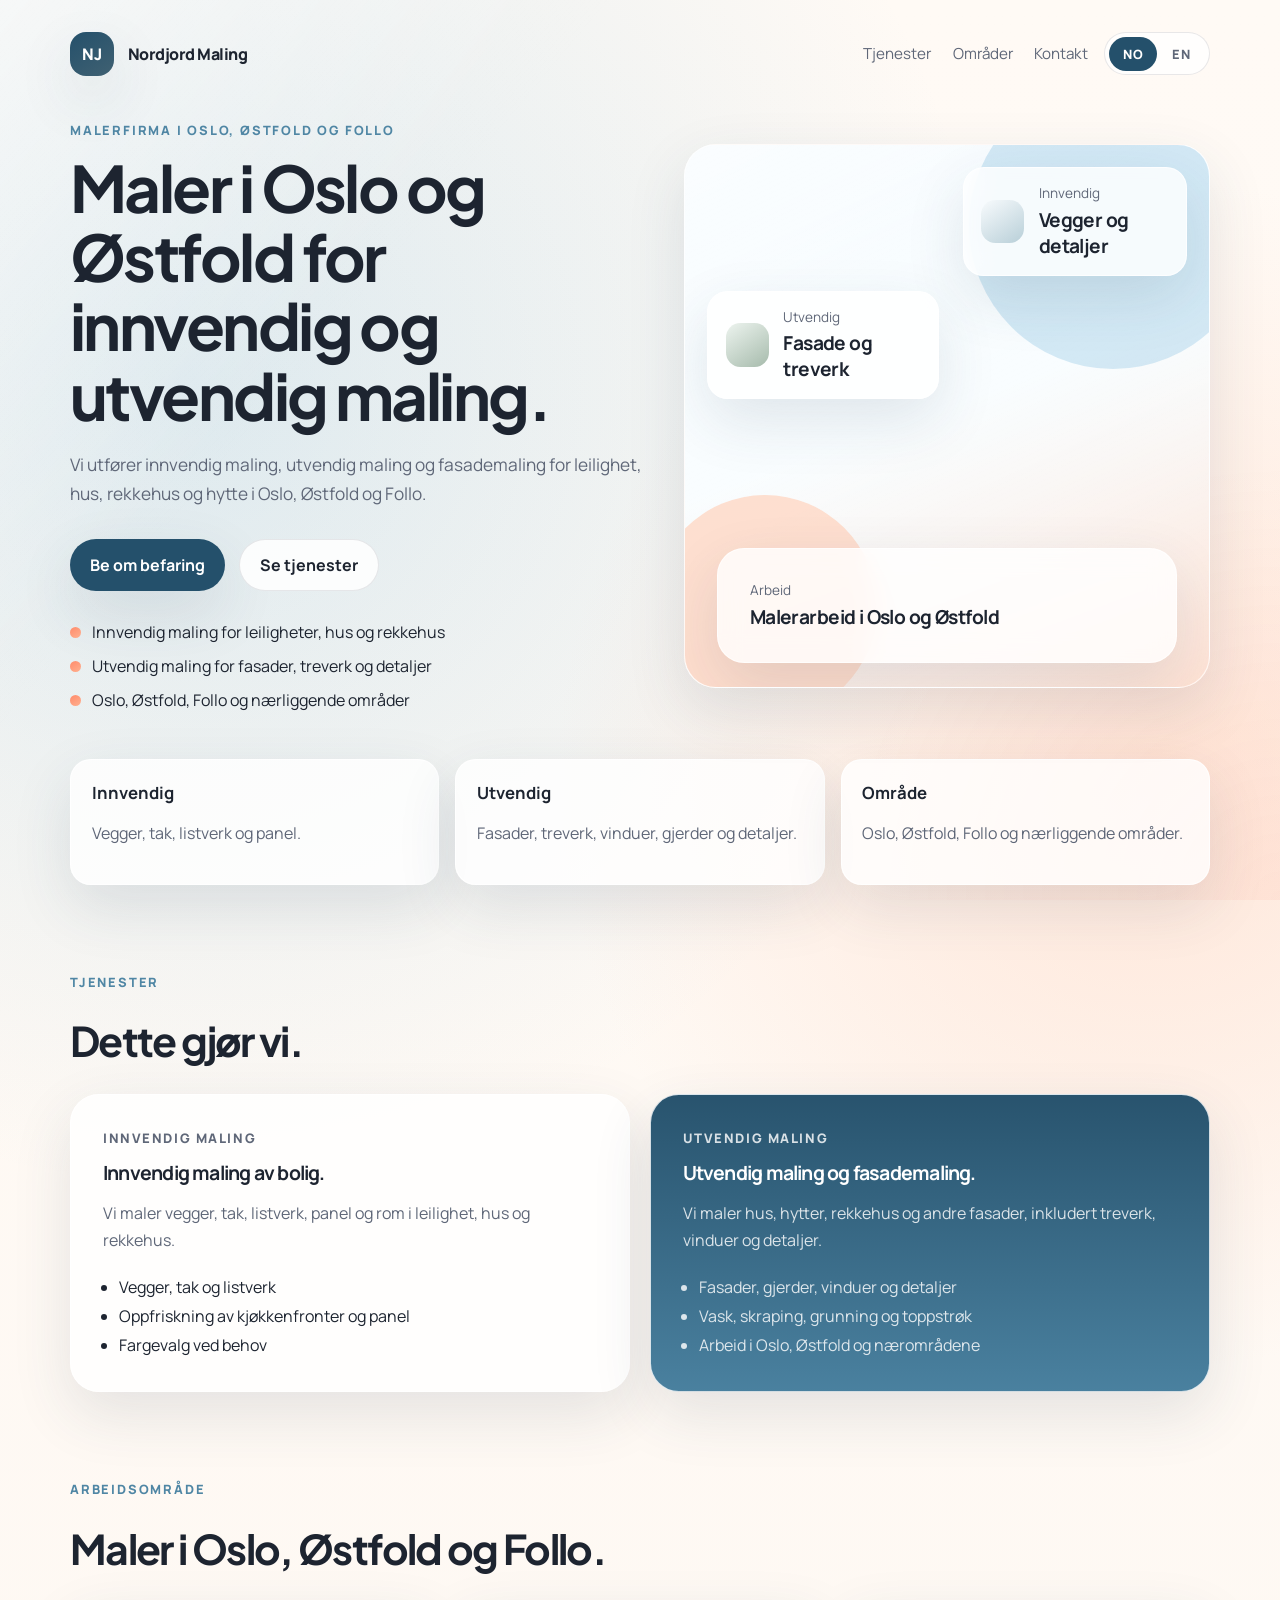
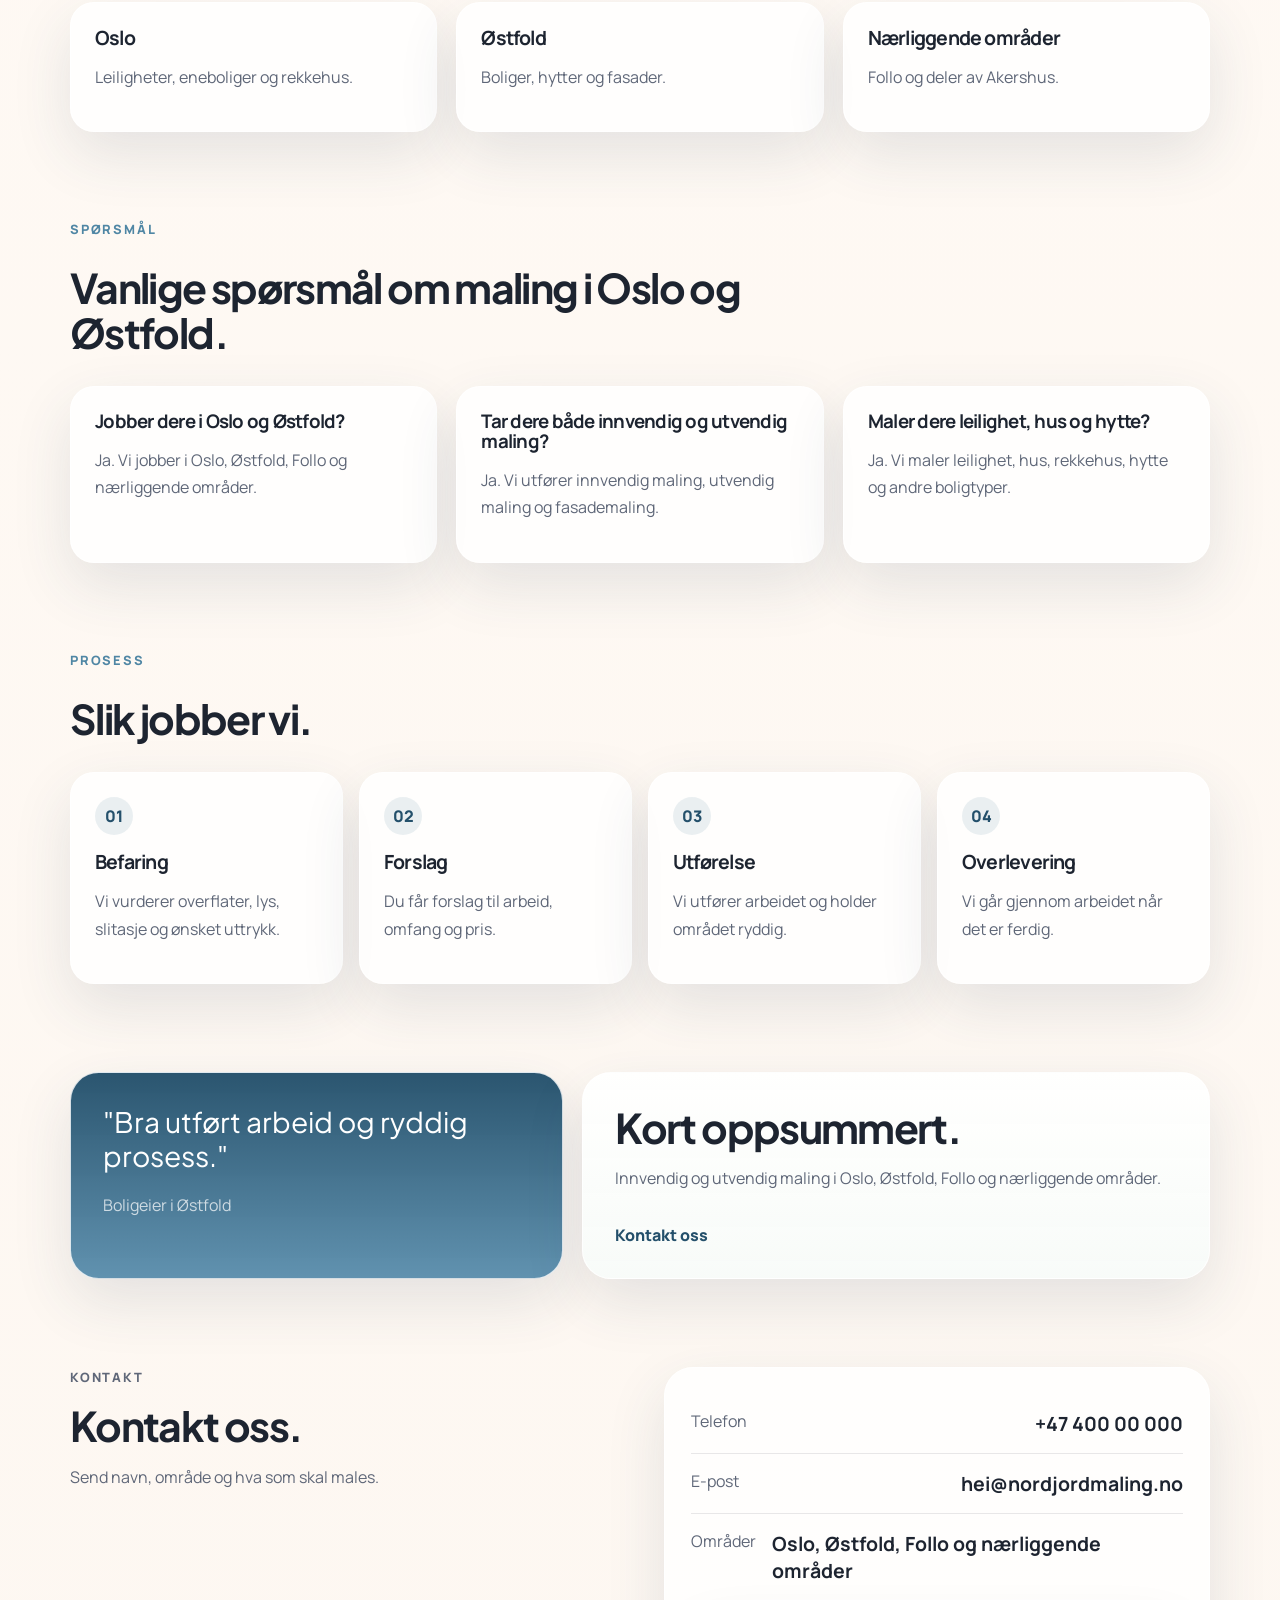
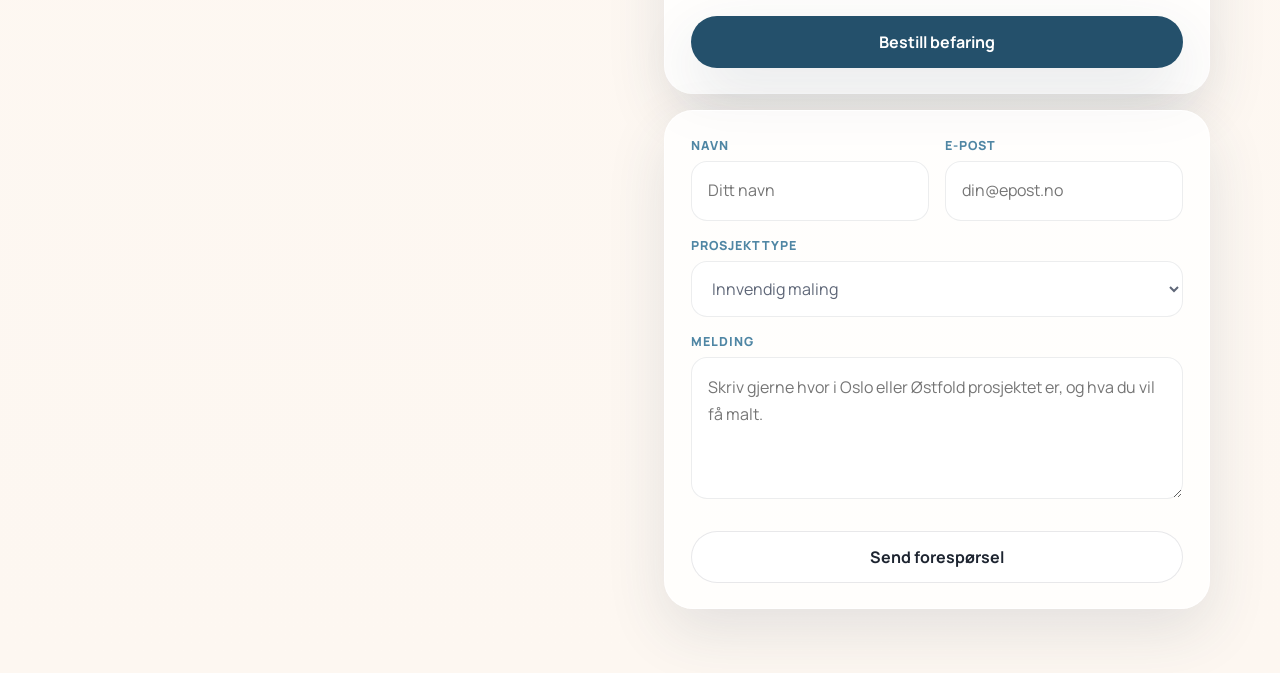
==== commit 16fa5782: "Improve local SEO metadata and content" ====
--- a/index.html
+++ b/index.html
@@ -3,10 +3,35 @@
   <head>
     <meta charset="UTF-8" />
     <meta name="viewport" content="width=device-width, initial-scale=1.0" />
-    <title>Nordjord Maling | Maler i Oslo og Østfold</title>
+    <title>Maler Oslo og Østfold | Innvendig og utvendig maling | Nordjord Maling</title>
     <meta
       name="description"
-      content="Nordjord Maling tilbyr innvendig og utvendig maling i Oslo, Østfold og nærliggende områder med rene detaljer, tydelig prosess og et lysere skandinavisk uttrykk."
+      content="Maler i Oslo og Østfold for innvendig maling, utvendig maling og fasademaling. Nordjord Maling utfører maling av hus, leilighet, rekkehus og hytte i Oslo, Østfold og Follo."
+    />
+    <meta
+      name="keywords"
+      content="maler Oslo, maler Østfold, innvendig maling Oslo, utvendig maling Østfold, fasademaling Oslo, male hus Østfold, malerfirma Oslo"
+    />
+    <meta name="robots" content="index,follow,max-image-preview:large" />
+    <meta property="og:type" content="website" />
+    <meta
+      property="og:title"
+      content="Maler Oslo og Østfold | Innvendig og utvendig maling | Nordjord Maling"
+    />
+    <meta
+      property="og:description"
+      content="Innvendig maling, utvendig maling og fasademaling i Oslo, Østfold og Follo."
+    />
+    <meta property="og:locale" content="nb_NO" />
+    <meta property="og:site_name" content="Nordjord Maling" />
+    <meta name="twitter:card" content="summary_large_image" />
+    <meta
+      name="twitter:title"
+      content="Maler Oslo og Østfold | Nordjord Maling"
+    />
+    <meta
+      name="twitter:description"
+      content="Innvendig maling, utvendig maling og fasademaling i Oslo, Østfold og Follo."
     />
     <link rel="preconnect" href="https://fonts.googleapis.com" />
     <link rel="preconnect" href="https://fonts.gstatic.com" crossorigin />
@@ -26,6 +51,13 @@
         "email": "hei@nordjordmaling.no",
         "areaServed": ["Oslo", "Østfold", "Follo", "Akershus"],
         "availableLanguage": ["no", "en"],
+        "serviceType": [
+          "Innvendig maling",
+          "Utvendig maling",
+          "Fasademaling",
+          "Maling av hus",
+          "Maling av leilighet"
+        ],
         "contactPoint": {
           "@type": "ContactPoint",
           "telephone": "+47 400 00 000",
@@ -47,6 +79,65 @@
             "itemOffered": {
               "@type": "Service",
               "name": "Exterior painting"
+            }
+          }
+        ],
+        "hasOfferCatalog": {
+          "@type": "OfferCatalog",
+          "name": "Malertjenester i Oslo og Østfold",
+          "itemListElement": [
+            {
+              "@type": "Offer",
+              "itemOffered": {
+                "@type": "Service",
+                "name": "Innvendig maling i Oslo og Østfold"
+              }
+            },
+            {
+              "@type": "Offer",
+              "itemOffered": {
+                "@type": "Service",
+                "name": "Utvendig maling i Oslo og Østfold"
+              }
+            },
+            {
+              "@type": "Offer",
+              "itemOffered": {
+                "@type": "Service",
+                "name": "Fasademaling i Oslo og Østfold"
+              }
+            }
+          ]
+        }
+      }
+    </script>
+    <script type="application/ld+json">
+      {
+        "@context": "https://schema.org",
+        "@type": "FAQPage",
+        "mainEntity": [
+          {
+            "@type": "Question",
+            "name": "Jobber dere i Oslo og Østfold?",
+            "acceptedAnswer": {
+              "@type": "Answer",
+              "text": "Ja. Vi jobber i Oslo, Østfold, Follo og nærliggende områder."
+            }
+          },
+          {
+            "@type": "Question",
+            "name": "Tar dere både innvendig og utvendig maling?",
+            "acceptedAnswer": {
+              "@type": "Answer",
+              "text": "Ja. Vi utfører både innvendig maling, utvendig maling og fasademaling."
+            }
+          },
+          {
+            "@type": "Question",
+            "name": "Maler dere leilighet, hus og hytte?",
+            "acceptedAnswer": {
+              "@type": "Answer",
+              "text": "Ja. Vi maler leiligheter, hus, rekkehus, hytter og andre boligtyper."
             }
           }
         ]
@@ -79,24 +170,24 @@
           <div class="hero-copy">
             <p
               class="eyebrow"
-              data-no="Maler i Oslo, Østfold og nærliggende områder"
-              data-en="Painters in Oslo, Østfold and nearby areas"
-            >
-              Maler i Oslo, Østfold og nærliggende områder
+              data-no="Malerfirma i Oslo, Østfold og Follo"
+              data-en="Painting company in Oslo, Østfold and Follo"
+            >
+              Malerfirma i Oslo, Østfold og Follo
             </p>
             <h1
-              data-no="Innvendig og utvendig maling i Oslo og Østfold."
-              data-en="Interior and exterior painting in Oslo and Østfold."
-            >
-              Innvendig og utvendig maling i Oslo og Østfold.
+              data-no="Maler i Oslo og Østfold for innvendig og utvendig maling."
+              data-en="Painters in Oslo and Østfold for interior and exterior painting."
+            >
+              Maler i Oslo og Østfold for innvendig og utvendig maling.
             </h1>
             <p
               class="hero-text"
-              data-no="Vi maler leiligheter, hus, rekkehus og fasader. Arbeidsområde: Oslo, Østfold, Follo og nærliggende områder."
-              data-en="We paint apartments, houses, townhomes and facades. Working area: Oslo, Østfold, Follo and nearby areas."
-            >
-              Vi maler leiligheter, hus, rekkehus og fasader. Arbeidsområde:
-              Oslo, Østfold, Follo og nærliggende områder.
+              data-no="Vi utfører innvendig maling, utvendig maling og fasademaling for leilighet, hus, rekkehus og hytte i Oslo, Østfold og Follo."
+              data-en="We handle interior painting, exterior painting and facade painting for apartments, houses, townhomes and cabins in Oslo, Østfold and Follo."
+            >
+              Vi utfører innvendig maling, utvendig maling og fasademaling for
+              leilighet, hus, rekkehus og hytte i Oslo, Østfold og Follo.
             </p>
             <div class="hero-actions">
               <a
@@ -130,10 +221,10 @@
                 Utvendig maling for fasader, treverk og detaljer
               </li>
               <li
-                data-no="Arbeidsområde: Oslo, Østfold og områdene rundt"
-                data-en="Working area: Oslo, Østfold and nearby districts"
-              >
-                Arbeidsområde: Oslo, Østfold og områdene rundt
+                data-no="Oslo, Østfold, Follo og nærliggende områder"
+                data-en="Oslo, Østfold, Follo and nearby areas"
+              >
+                Oslo, Østfold, Follo og nærliggende områder
               </li>
             </ul>
           </div>
@@ -142,8 +233,8 @@
             <div class="visual-stage">
               <div class="visual-card visual-main">
                 <p data-no="Arbeid" data-en="Work">Arbeid</p>
-                <strong data-no="Innvendig og utvendig maling" data-en="Interior and exterior painting">
-                  Innvendig og utvendig maling
+                <strong data-no="Malerarbeid i Oslo og Østfold" data-en="Painting work in Oslo and Østfold">
+                  Malerarbeid i Oslo og Østfold
                 </strong>
               </div>
               <div class="visual-card visual-top">
@@ -217,16 +308,17 @@
                 Innvendig maling
               </p>
               <h3
-                data-no="Maling av innvendige flater."
-                data-en="Painting of interior surfaces."
-              >
-                Maling av innvendige flater.
+                data-no="Innvendig maling av bolig."
+                data-en="Interior painting for homes."
+              >
+                Innvendig maling av bolig.
               </h3>
               <p
-                data-no="Vi maler stue, kjøkken, soverom, gang og andre rom i bolig."
-                data-en="We paint living rooms, kitchens, bedrooms, hallways and other interior spaces."
-              >
-                Vi maler stue, kjøkken, soverom, gang og andre rom i bolig.
+                data-no="Vi maler vegger, tak, listverk, panel og rom i leilighet, hus og rekkehus."
+                data-en="We paint walls, ceilings, trim, panel and rooms in apartments, houses and townhomes."
+              >
+                Vi maler vegger, tak, listverk, panel og rom i leilighet, hus
+                og rekkehus.
               </p>
               <ul>
                 <li data-no="Vegger, tak og listverk" data-en="Walls, ceilings and trim">
@@ -252,16 +344,17 @@
                 Utvendig maling
               </p>
               <h3
-                data-no="Maling av utvendige flater."
-                data-en="Painting of exterior surfaces."
-              >
-                Maling av utvendige flater.
+                data-no="Utvendig maling og fasademaling."
+                data-en="Exterior painting and facade painting."
+              >
+                Utvendig maling og fasademaling.
               </h3>
               <p
-                data-no="Vi maler hus, rekkehus, hytter og andre fasader i arbeidsområdet vårt."
-                data-en="We paint houses, townhomes, cabins and other facades in our working area."
-              >
-                Vi maler hus, rekkehus, hytter og andre fasader i arbeidsområdet vårt.
+                data-no="Vi maler hus, hytter, rekkehus og andre fasader, inkludert treverk, vinduer og detaljer."
+                data-en="We paint houses, cabins, townhomes and other facades, including timber, windows and exterior details."
+              >
+                Vi maler hus, hytter, rekkehus og andre fasader, inkludert
+                treverk, vinduer og detaljer.
               </p>
               <ul>
                 <li
@@ -291,10 +384,10 @@
           <div class="section-heading narrow">
             <p class="eyebrow" data-no="Arbeidsområde" data-en="Working area">Arbeidsområde</p>
             <h2
-              data-no="Hvor vi jobber."
-              data-en="Where we work."
-            >
-              Hvor vi jobber.
+              data-no="Maler i Oslo, Østfold og Follo."
+              data-en="Painters in Oslo, Østfold and Follo."
+            >
+              Maler i Oslo, Østfold og Follo.
             </h2>
           </div>
 
@@ -324,6 +417,63 @@
                 data-en="Follo and parts of Akershus."
               >
                 Follo og deler av Akershus.
+              </p>
+            </article>
+          </div>
+        </section>
+
+        <section class="section faq-section" id="faq">
+          <div class="section-heading narrow">
+            <p class="eyebrow" data-no="Spørsmål" data-en="FAQ">Spørsmål</p>
+            <h2
+              data-no="Vanlige spørsmål om maling i Oslo og Østfold."
+              data-en="Common questions about painting in Oslo and Østfold."
+            >
+              Vanlige spørsmål om maling i Oslo og Østfold.
+            </h2>
+          </div>
+
+          <div class="faq-grid">
+            <article>
+              <h3
+                data-no="Jobber dere i Oslo og Østfold?"
+                data-en="Do you work in Oslo and Østfold?"
+              >
+                Jobber dere i Oslo og Østfold?
+              </h3>
+              <p
+                data-no="Ja. Vi jobber i Oslo, Østfold, Follo og nærliggende områder."
+                data-en="Yes. We work in Oslo, Østfold, Follo and nearby areas."
+              >
+                Ja. Vi jobber i Oslo, Østfold, Follo og nærliggende områder.
+              </p>
+            </article>
+            <article>
+              <h3
+                data-no="Tar dere både innvendig og utvendig maling?"
+                data-en="Do you handle both interior and exterior painting?"
+              >
+                Tar dere både innvendig og utvendig maling?
+              </h3>
+              <p
+                data-no="Ja. Vi utfører innvendig maling, utvendig maling og fasademaling."
+                data-en="Yes. We handle interior painting, exterior painting and facade painting."
+              >
+                Ja. Vi utfører innvendig maling, utvendig maling og fasademaling.
+              </p>
+            </article>
+            <article>
+              <h3
+                data-no="Maler dere leilighet, hus og hytte?"
+                data-en="Do you paint apartments, houses and cabins?"
+              >
+                Maler dere leilighet, hus og hytte?
+              </h3>
+              <p
+                data-no="Ja. Vi maler leilighet, hus, rekkehus, hytte og andre boligtyper."
+                data-en="Yes. We paint apartments, houses, townhomes, cabins and other home types."
+              >
+                Ja. Vi maler leilighet, hus, rekkehus, hytte og andre boligtyper.
               </p>
             </article>
           </div>
@@ -534,14 +684,14 @@
     <script>
       const languages = {
         no: {
-          title: "Nordjord Maling | Maler i Oslo og Østfold",
+          title: "Maler Oslo og Østfold | Innvendig og utvendig maling | Nordjord Maling",
           description:
-            "Nordjord Maling tilbyr innvendig og utvendig maling i Oslo, Østfold og nærliggende områder med rene detaljer, tydelig prosess og et lysere skandinavisk uttrykk."
+            "Maler i Oslo og Østfold for innvendig maling, utvendig maling og fasademaling. Nordjord Maling utfører maling av hus, leilighet, rekkehus og hytte i Oslo, Østfold og Follo."
         },
         en: {
-          title: "Nordjord Painting | Painters in Oslo and Østfold",
+          title: "Painters Oslo and Østfold | Interior and exterior painting | Nordjord Painting",
           description:
-            "Nordjord Painting provides interior and exterior painting in Oslo, Østfold and nearby areas with clean detailing, a clear process and a lighter Scandinavian look."
+            "Painters in Oslo and Østfold for interior painting, exterior painting and facade painting. Nordjord Painting works on apartments, houses, townhomes and cabins in Oslo, Østfold and Follo."
         }
       };
 
--- a/styles.css
+++ b/styles.css
@@ -422,6 +422,7 @@
 
 .service-grid,
 .area-grid,
+.faq-grid,
 .testimonial-section,
 .contact-section {
   display: grid;
@@ -478,6 +479,23 @@
 .area-grid article {
   padding: 1.5rem;
   border-radius: 1.5rem;
+}
+
+.faq-grid {
+  grid-template-columns: repeat(3, minmax(0, 1fr));
+}
+
+.faq-grid article {
+  padding: 1.5rem;
+  border-radius: 1.5rem;
+  background: var(--panel);
+  border: 1px solid rgba(255, 255, 255, 0.8);
+  box-shadow: var(--shadow);
+}
+
+.faq-grid p {
+  color: var(--muted);
+  line-height: 1.7;
 }
 
 .timeline {
@@ -616,6 +634,7 @@
   .stats-strip,
   .service-grid,
   .area-grid,
+  .faq-grid,
   .timeline,
   .testimonial-section,
   .contact-section {
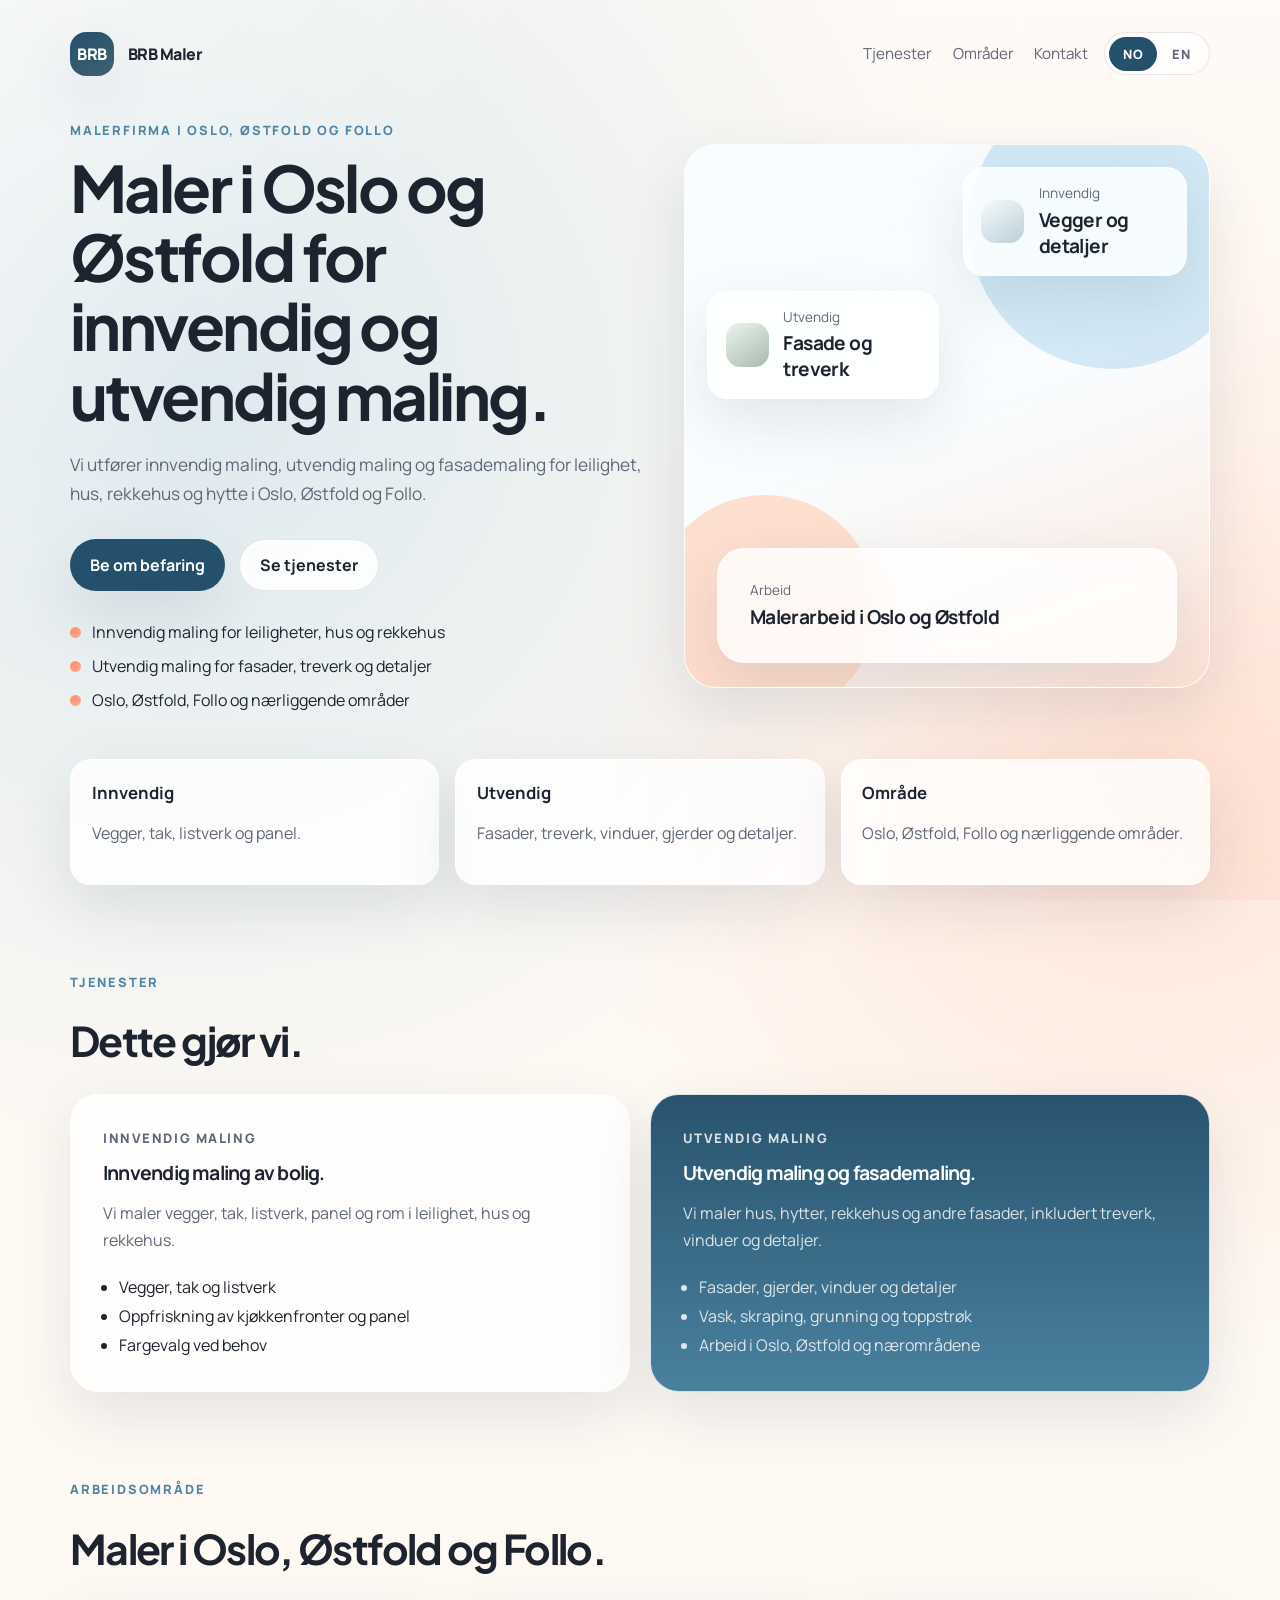
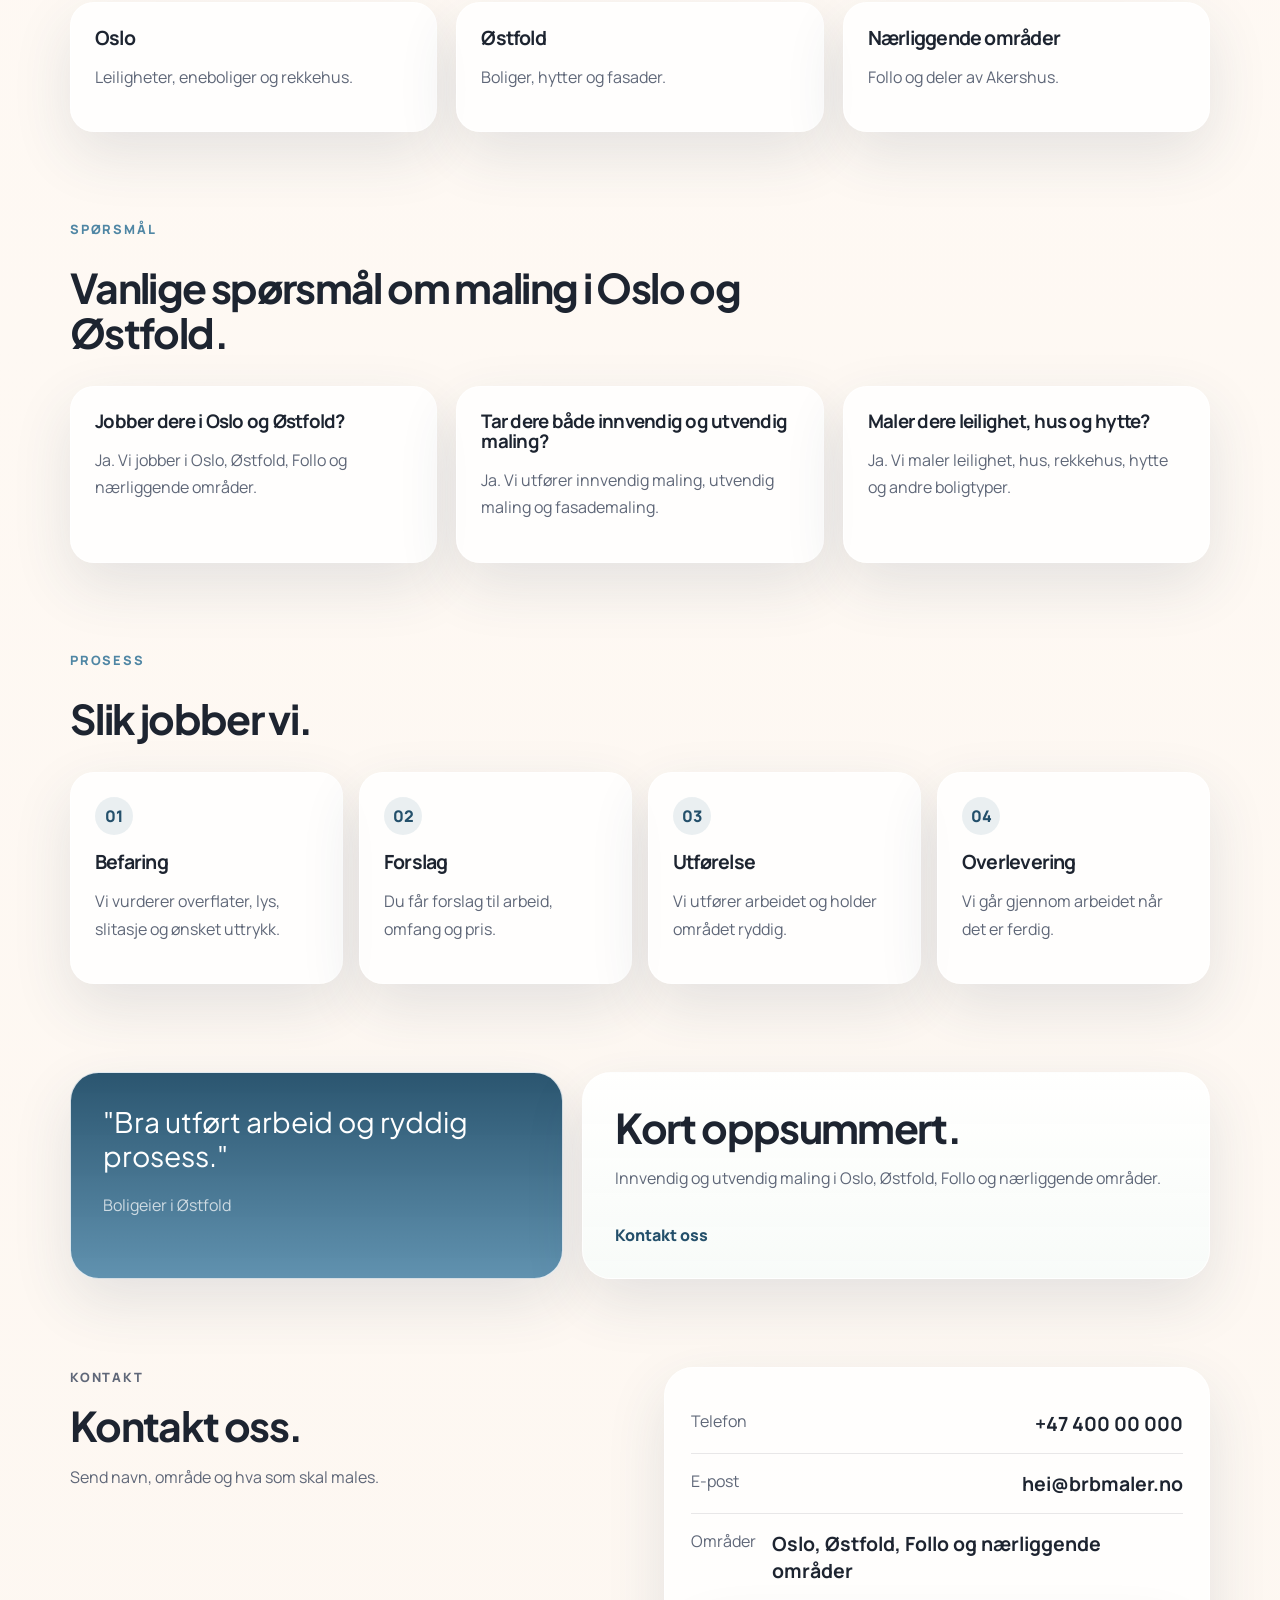
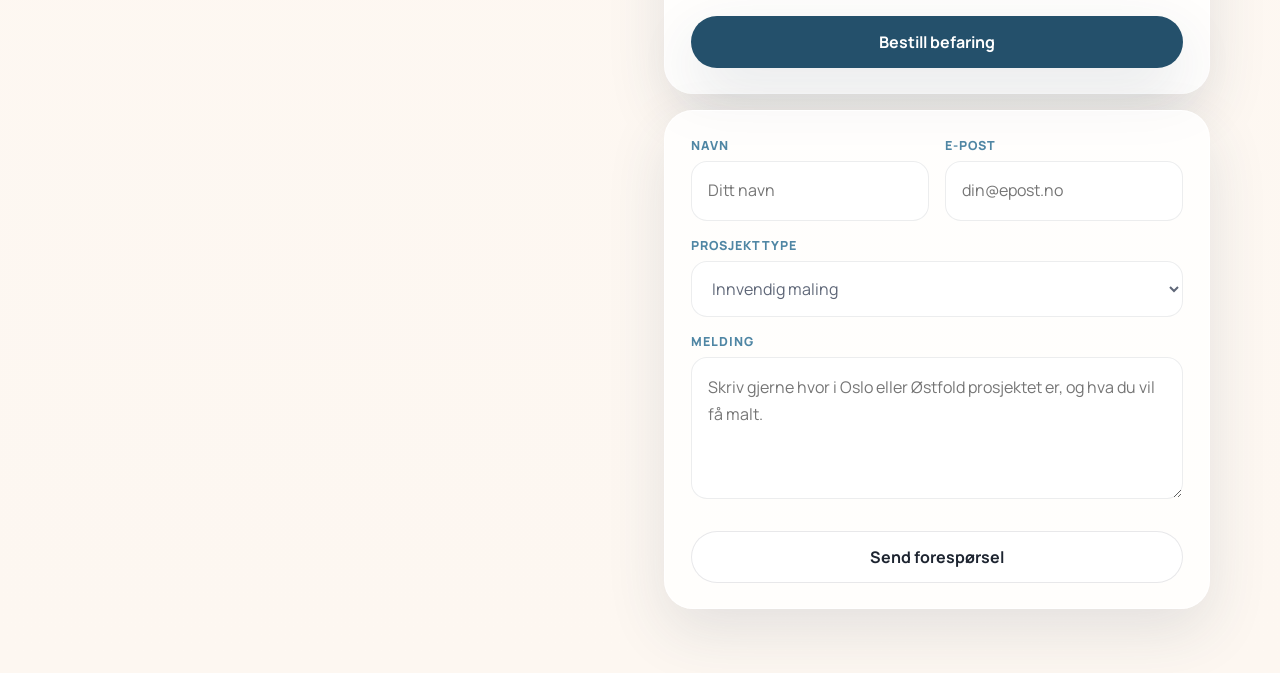
==== commit f49e112f: "Rename company to BRB Maler" ====
--- a/index.html
+++ b/index.html
@@ -3,10 +3,10 @@
   <head>
     <meta charset="UTF-8" />
     <meta name="viewport" content="width=device-width, initial-scale=1.0" />
-    <title>Maler Oslo og Østfold | Innvendig og utvendig maling | Nordjord Maling</title>
+    <title>Maler Oslo og Østfold | Innvendig og utvendig maling | BRB Maler</title>
     <meta
       name="description"
-      content="Maler i Oslo og Østfold for innvendig maling, utvendig maling og fasademaling. Nordjord Maling utfører maling av hus, leilighet, rekkehus og hytte i Oslo, Østfold og Follo."
+      content="Maler i Oslo og Østfold for innvendig maling, utvendig maling og fasademaling. BRB Maler utfører maling av hus, leilighet, rekkehus og hytte i Oslo, Østfold og Follo."
     />
     <meta
       name="keywords"
@@ -16,18 +16,18 @@
     <meta property="og:type" content="website" />
     <meta
       property="og:title"
-      content="Maler Oslo og Østfold | Innvendig og utvendig maling | Nordjord Maling"
+      content="Maler Oslo og Østfold | Innvendig og utvendig maling | BRB Maler"
     />
     <meta
       property="og:description"
       content="Innvendig maling, utvendig maling og fasademaling i Oslo, Østfold og Follo."
     />
     <meta property="og:locale" content="nb_NO" />
-    <meta property="og:site_name" content="Nordjord Maling" />
+    <meta property="og:site_name" content="BRB Maler" />
     <meta name="twitter:card" content="summary_large_image" />
     <meta
       name="twitter:title"
-      content="Maler Oslo og Østfold | Nordjord Maling"
+      content="Maler Oslo og Østfold | BRB Maler"
     />
     <meta
       name="twitter:description"
@@ -44,11 +44,11 @@
       {
         "@context": "https://schema.org",
         "@type": "HousePainter",
-        "name": "Nordjord Maling",
+        "name": "BRB Maler",
         "url": "https://github.com/boatbitbot/apu",
         "description": "Interior and exterior painting services in Oslo, Ostfold and nearby areas.",
         "telephone": "+47 400 00 000",
-        "email": "hei@nordjordmaling.no",
+        "email": "hei@brbmaler.no",
         "areaServed": ["Oslo", "Østfold", "Follo", "Akershus"],
         "availableLanguage": ["no", "en"],
         "serviceType": [
@@ -61,7 +61,7 @@
         "contactPoint": {
           "@type": "ContactPoint",
           "telephone": "+47 400 00 000",
-          "email": "hei@nordjordmaling.no",
+          "email": "hei@brbmaler.no",
           "contactType": "customer service",
           "areaServed": ["Oslo", "Østfold", "Follo", "Akershus"],
           "availableLanguage": ["Norwegian", "English"]
@@ -150,8 +150,8 @@
       <header class="hero">
         <nav class="topbar">
           <a class="brand" href="#top">
-            <span class="brand-mark">NJ</span>
-            <span class="brand-text">Nordjord Maling</span>
+            <span class="brand-mark">BRB</span>
+            <span class="brand-text">BRB Maler</span>
           </a>
           <div class="topbar-controls">
             <div class="topbar-links">
@@ -601,7 +601,7 @@
               </div>
               <div class="contact-row">
                 <span data-no="E-post" data-en="Email">E-post</span>
-                <strong>hei@nordjordmaling.no</strong>
+                <strong>hei@brbmaler.no</strong>
               </div>
               <div class="contact-row">
                 <span data-no="Områder" data-en="Areas">Områder</span>
@@ -614,7 +614,7 @@
               </div>
               <a
                 class="button button-primary button-full"
-                href="mailto:hei@nordjordmaling.no"
+                href="mailto:hei@brbmaler.no"
                 data-no="Bestill befaring"
                 data-en="Book a consultation"
               >
@@ -684,14 +684,14 @@
     <script>
       const languages = {
         no: {
-          title: "Maler Oslo og Østfold | Innvendig og utvendig maling | Nordjord Maling",
+          title: "Maler Oslo og Østfold | Innvendig og utvendig maling | BRB Maler",
           description:
-            "Maler i Oslo og Østfold for innvendig maling, utvendig maling og fasademaling. Nordjord Maling utfører maling av hus, leilighet, rekkehus og hytte i Oslo, Østfold og Follo."
+            "Maler i Oslo og Østfold for innvendig maling, utvendig maling og fasademaling. BRB Maler utfører maling av hus, leilighet, rekkehus og hytte i Oslo, Østfold og Follo."
         },
         en: {
-          title: "Painters Oslo and Østfold | Interior and exterior painting | Nordjord Painting",
+          title: "Painters Oslo and Østfold | Interior and exterior painting | BRB Maler",
           description:
-            "Painters in Oslo and Østfold for interior painting, exterior painting and facade painting. Nordjord Painting works on apartments, houses, townhomes and cabins in Oslo, Østfold and Follo."
+            "Painters in Oslo and Østfold for interior painting, exterior painting and facade painting. BRB Maler works on apartments, houses, townhomes and cabins in Oslo, Østfold and Follo."
         }
       };
 
@@ -748,7 +748,7 @@
               ];
 
         const body = encodeURIComponent(lines.join("\n"));
-        window.location.href = `mailto:hei@nordjordmaling.no?subject=${encodeURIComponent(subject)}&body=${body}`;
+        window.location.href = `mailto:hei@brbmaler.no?subject=${encodeURIComponent(subject)}&body=${body}`;
       });
 
       setLanguage("no");
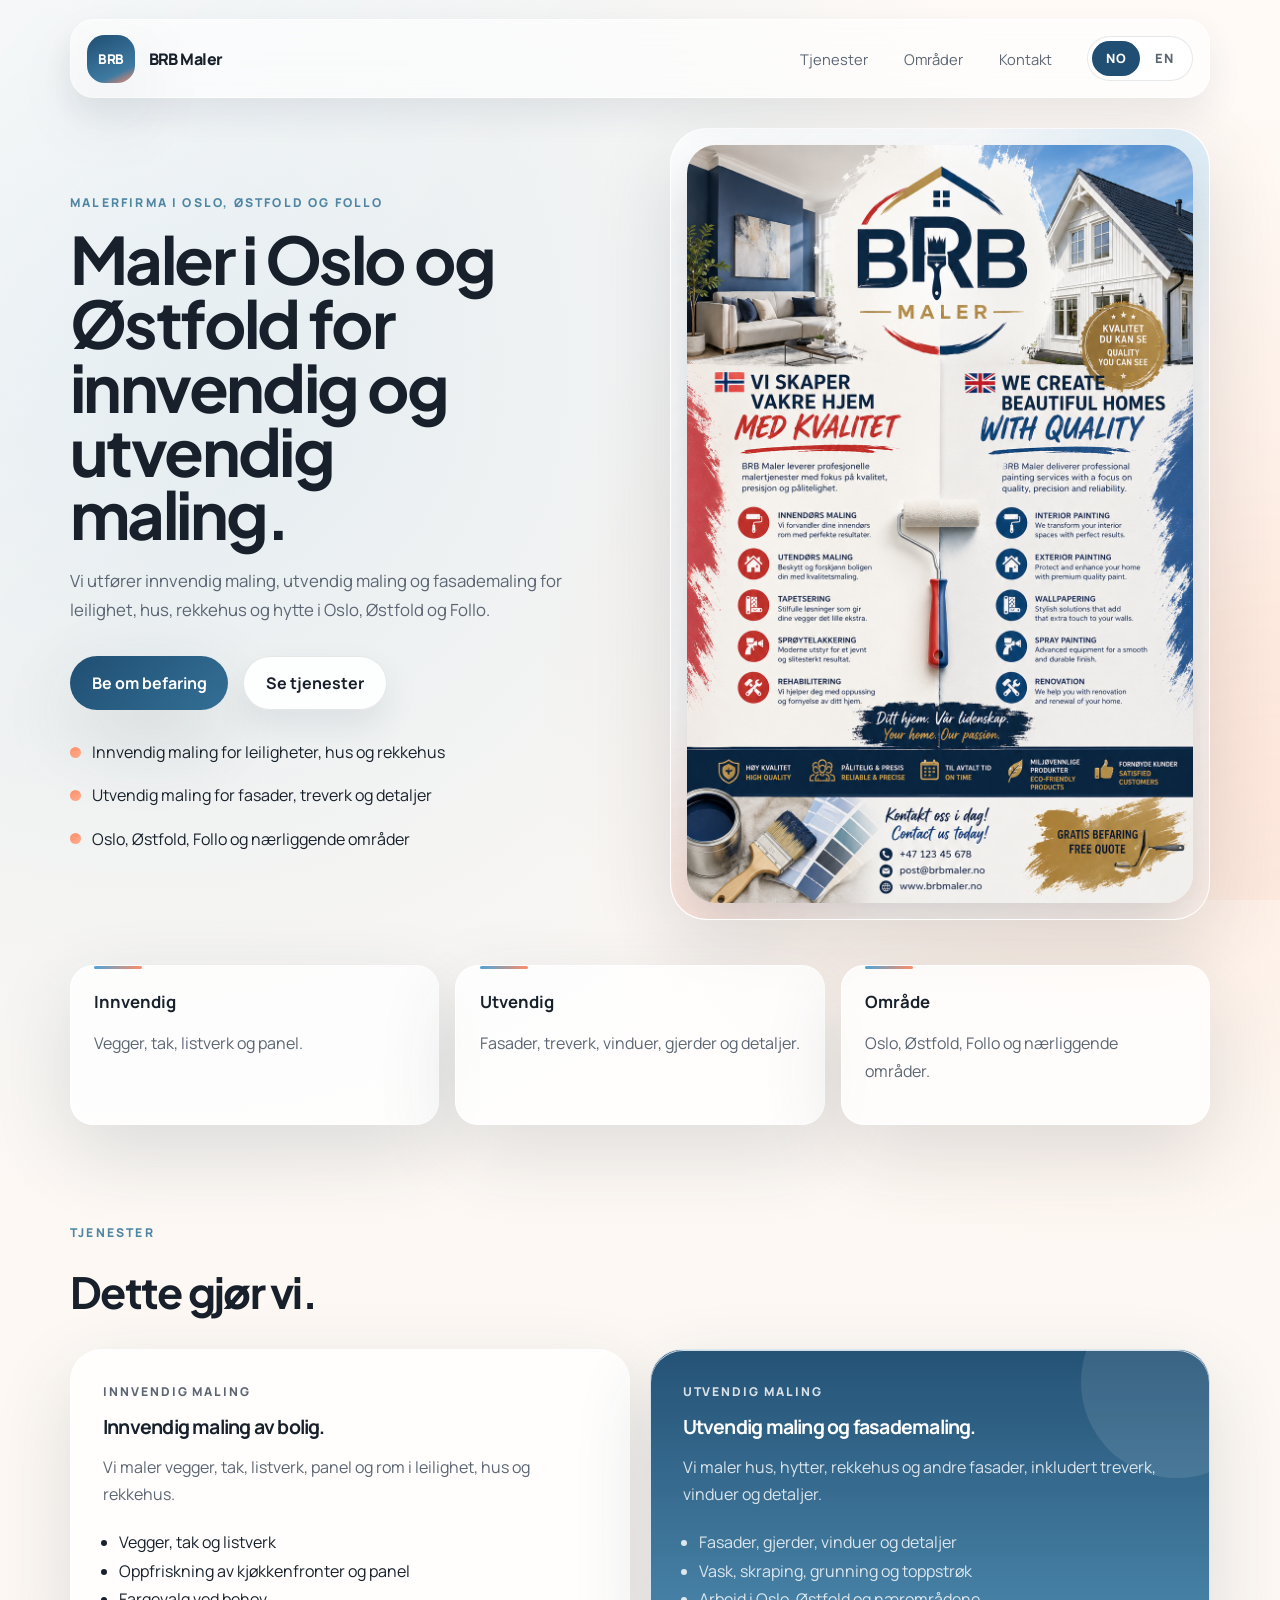
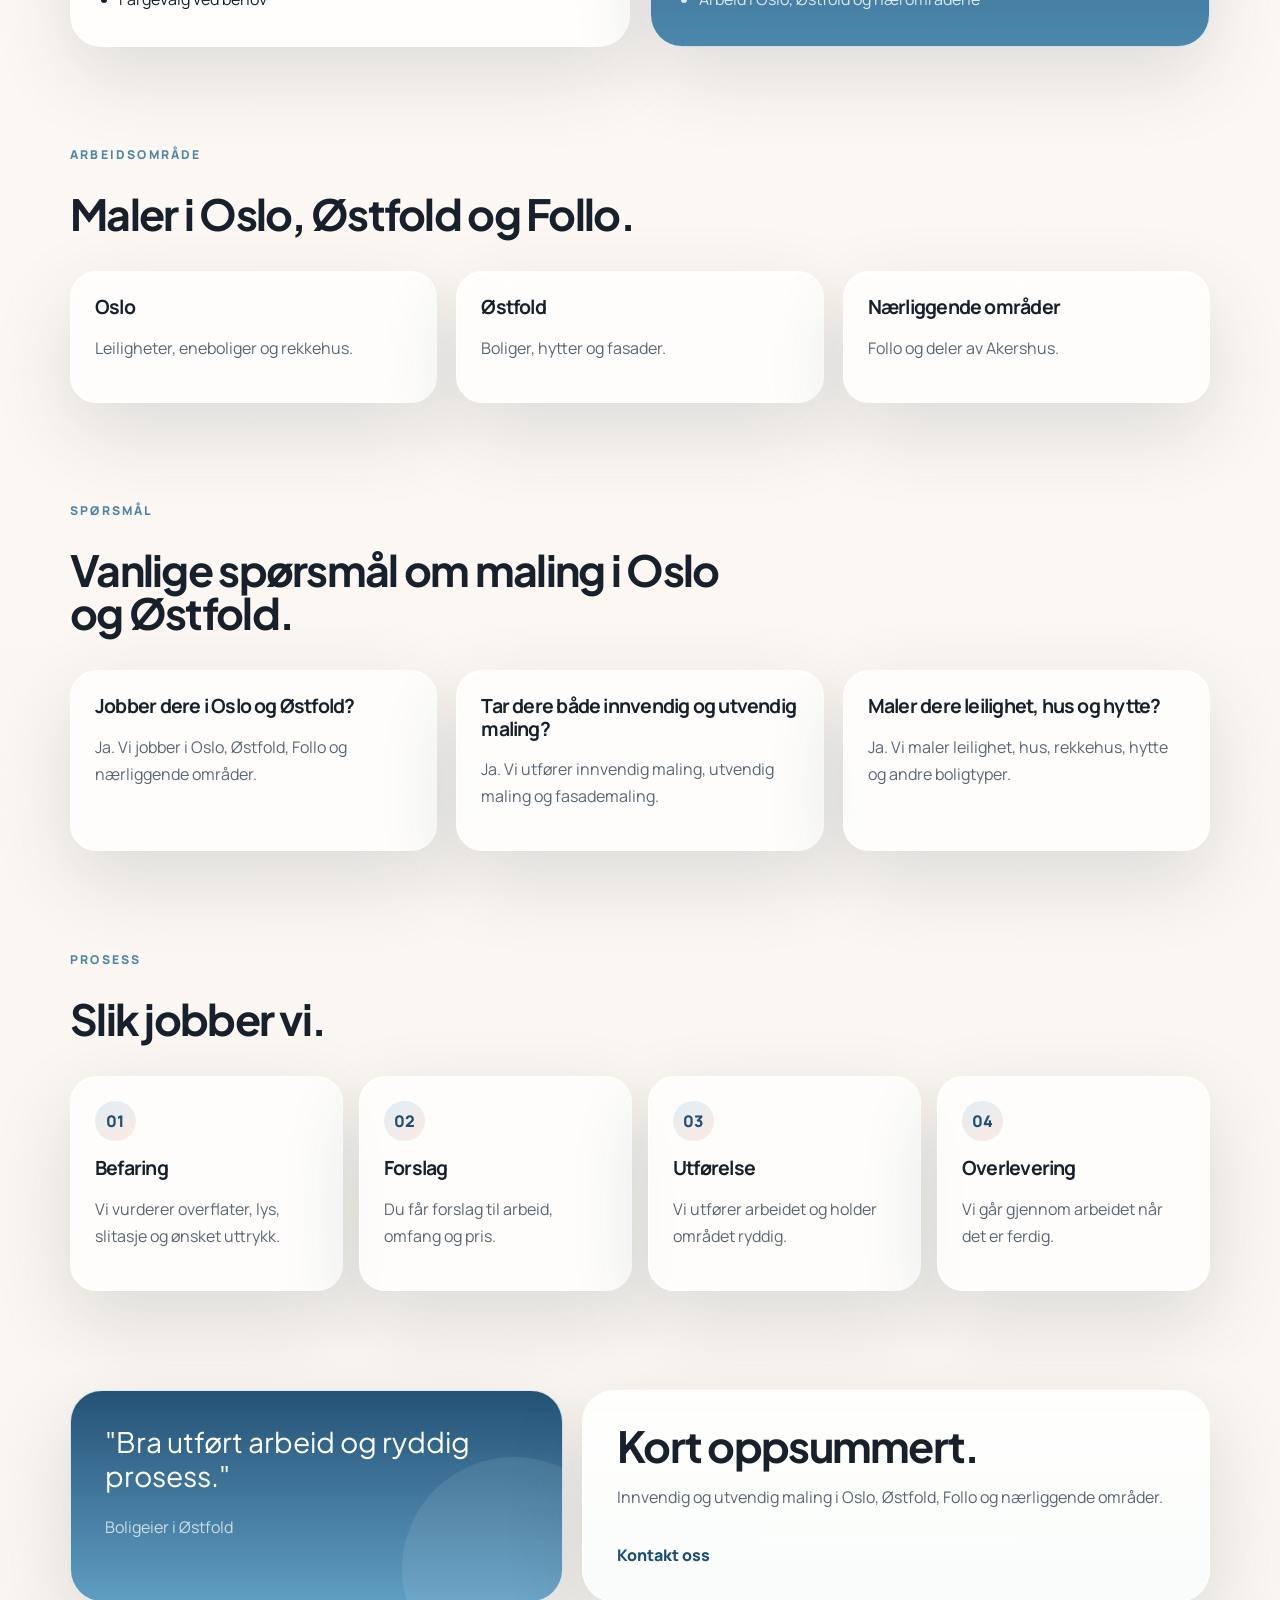
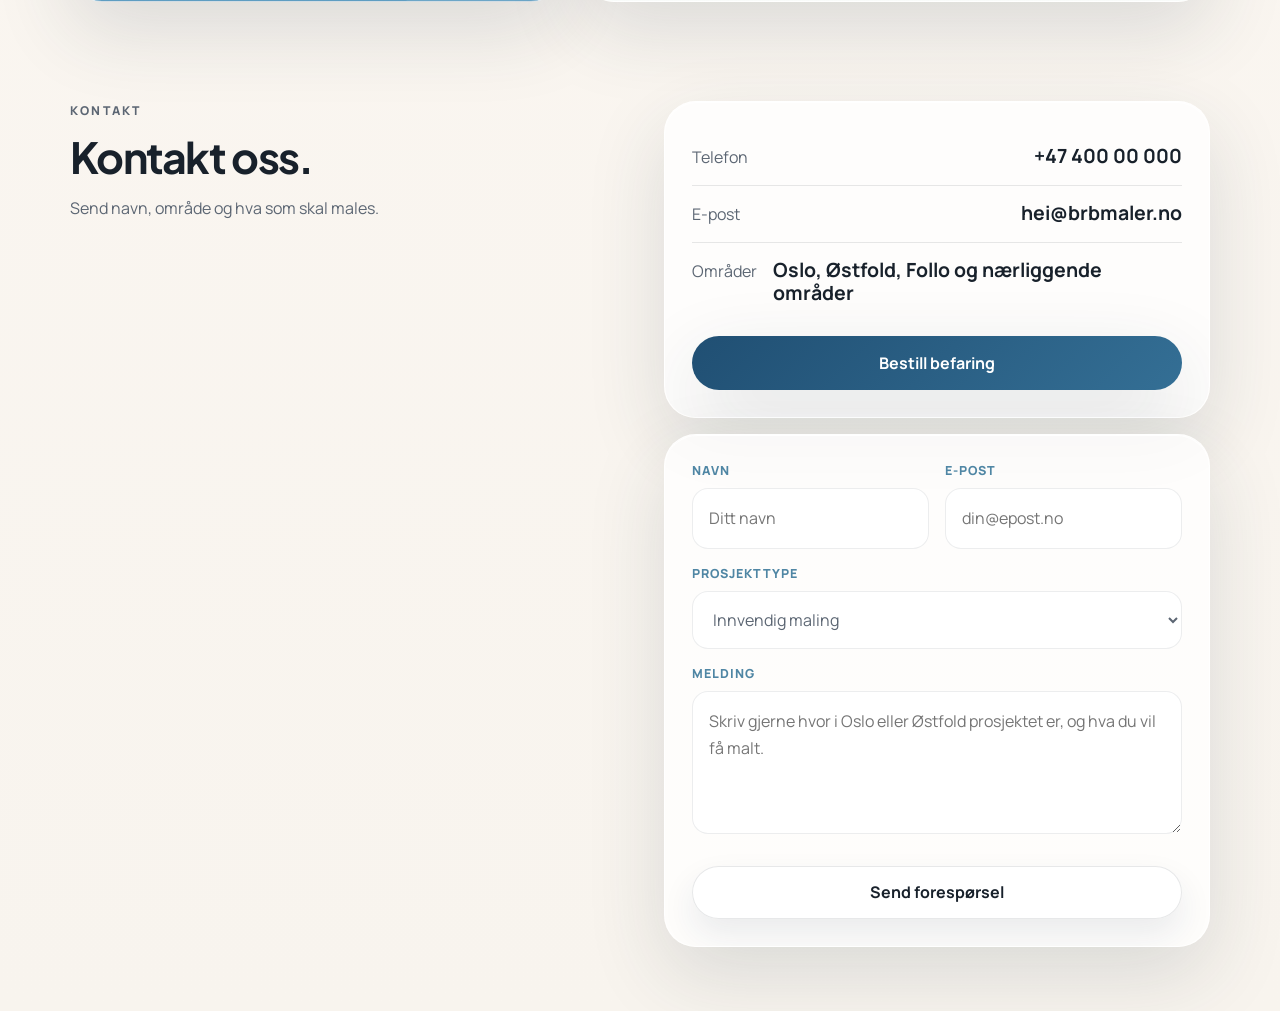
==== commit f030d6d9: "Add BRB poster to hero" ====
--- a/index.html
+++ b/index.html
@@ -230,32 +230,13 @@
           </div>
 
           <div class="hero-visual" aria-hidden="true">
-            <div class="visual-stage">
-              <div class="visual-card visual-main">
-                <p data-no="Arbeid" data-en="Work">Arbeid</p>
-                <strong data-no="Malerarbeid i Oslo og Østfold" data-en="Painting work in Oslo and Østfold">
-                  Malerarbeid i Oslo og Østfold
-                </strong>
-              </div>
-              <div class="visual-card visual-top">
-                <span class="mini-chip chip-ice"></span>
-                <div>
-                  <p data-no="Innvendig" data-en="Interior">Innvendig</p>
-                  <strong data-no="Vegger og detaljer" data-en="Walls and trim">
-                    Vegger og detaljer
-                  </strong>
-                </div>
-              </div>
-              <div class="visual-card visual-bottom">
-                <span class="mini-chip chip-mist"></span>
-                <div>
-                  <p data-no="Utvendig" data-en="Exterior">Utvendig</p>
-                  <strong data-no="Fasade og treverk" data-en="Facade and timber">
-                    Fasade og treverk
-                  </strong>
-                </div>
-              </div>
-            </div>
+            <figure class="hero-poster-frame">
+              <img
+                class="hero-poster"
+                src="./assets/hero-brb-poster.png"
+                alt="BRB Maler poster showing interior and exterior painting services"
+              />
+            </figure>
           </div>
         </section>
       </header>
--- a/styles.css
+++ b/styles.css
@@ -1,17 +1,19 @@
 :root {
-  --bg: #fdf7f1;
-  --panel: rgba(255, 255, 255, 0.8);
+  --bg: #f8f4ee;
+  --panel: rgba(255, 255, 255, 0.78);
   --panel-strong: #ffffff;
-  --ink: #1d2430;
-  --muted: #5f6778;
-  --line: rgba(29, 36, 48, 0.1);
-  --navy: #24506b;
-  --sky: #dff2ff;
-  --blue: #58a9d6;
-  --mint: #e1f3e6;
-  --peach: #ffd6c2;
-  --coral: #ff8b6b;
-  --shadow: 0 22px 60px rgba(42, 63, 87, 0.12);
+  --ink: #18212b;
+  --muted: #5c6673;
+  --line: rgba(24, 33, 43, 0.1);
+  --navy: #204f73;
+  --sky: #e2f3ff;
+  --blue: #4fa4d8;
+  --mint: #def2e7;
+  --peach: #ffe0cf;
+  --coral: #ff8c68;
+  --gold: #ffcb87;
+  --shadow: 0 28px 80px rgba(37, 55, 74, 0.14);
+  --shadow-soft: 0 16px 34px rgba(37, 55, 74, 0.09);
 }
 
 * {
@@ -26,10 +28,11 @@
   margin: 0;
   font-family: "Manrope", sans-serif;
   color: var(--ink);
+  line-height: 1.5;
   background:
-    radial-gradient(circle at 15% 10%, rgba(88, 169, 214, 0.2), transparent 22%),
-    radial-gradient(circle at 90% 20%, rgba(255, 214, 194, 0.55), transparent 18%),
-    linear-gradient(180deg, #fffaf5 0%, var(--bg) 100%);
+    radial-gradient(circle at 12% 8%, rgba(79, 164, 216, 0.16), transparent 22%),
+    radial-gradient(circle at 88% 16%, rgba(255, 224, 207, 0.62), transparent 16%),
+    linear-gradient(180deg, #fffaf6 0%, var(--bg) 100%);
 }
 
 a,
@@ -57,8 +60,9 @@
   inset: 0;
   pointer-events: none;
   background:
-    linear-gradient(130deg, rgba(255, 255, 255, 0.45), transparent 30%),
-    radial-gradient(circle at bottom right, rgba(255, 139, 107, 0.09), transparent 28%);
+    linear-gradient(130deg, rgba(255, 255, 255, 0.48), transparent 34%),
+    radial-gradient(circle at bottom right, rgba(255, 140, 104, 0.08), transparent 28%);
+  opacity: 0.95;
 }
 
 .site-shell {
@@ -74,7 +78,7 @@
 }
 
 .hero {
-  padding: 1.2rem 0 3rem;
+  padding: 1.2rem 0 2rem;
 }
 
 .topbar {
@@ -82,7 +86,16 @@
   justify-content: space-between;
   align-items: center;
   gap: 1rem;
-  padding: 0.8rem 0 1.8rem;
+  padding: 0.9rem 1rem;
+  margin-bottom: 1.5rem;
+  position: sticky;
+  top: 1rem;
+  z-index: 20;
+  background: rgba(255, 255, 255, 0.62);
+  border: 1px solid rgba(255, 255, 255, 0.78);
+  border-radius: 1.5rem;
+  backdrop-filter: blur(18px);
+  box-shadow: var(--shadow-soft);
 }
 
 .brand {
@@ -90,31 +103,43 @@
   align-items: center;
   gap: 0.85rem;
   font-weight: 800;
-  letter-spacing: -0.03em;
+  letter-spacing: -0.035em;
 }
 
 .brand-mark {
   display: inline-grid;
   place-items: center;
-  width: 2.75rem;
-  height: 2.75rem;
-  border-radius: 1rem;
-  background: linear-gradient(145deg, var(--navy), #406172);
+  width: 3rem;
+  height: 3rem;
+  border-radius: 1.1rem;
+  background: linear-gradient(155deg, var(--navy), #3f7aa1 75%, var(--coral));
   color: #fff;
   box-shadow: var(--shadow);
+  font-size: 0.84rem;
 }
 
 .topbar-controls {
   display: flex;
   align-items: center;
-  gap: 1rem;
+  gap: 1.25rem;
 }
 
 .topbar-links {
   display: flex;
-  gap: 1.35rem;
-  font-size: 0.95rem;
+  gap: 0.35rem;
+  font-size: 0.92rem;
   color: var(--muted);
+}
+
+.topbar-links a {
+  padding: 0.68rem 0.95rem;
+  border-radius: 999px;
+  transition: background-color 180ms ease, color 180ms ease;
+}
+
+.topbar-links a:hover {
+  background: rgba(32, 79, 115, 0.08);
+  color: var(--navy);
 }
 
 .lang-switch {
@@ -122,7 +147,8 @@
   padding: 0.24rem;
   border: 1px solid var(--line);
   border-radius: 999px;
-  background: rgba(255, 255, 255, 0.75);
+  background: rgba(255, 255, 255, 0.82);
+  box-shadow: inset 0 1px 0 rgba(255, 255, 255, 0.8);
 }
 
 .lang-button {
@@ -144,17 +170,17 @@
 
 .hero-grid {
   display: grid;
-  grid-template-columns: 1.05fr 0.95fr;
-  gap: 2rem;
+  grid-template-columns: minmax(0, 1.02fr) minmax(0, 0.98fr);
+  gap: 2.4rem;
   align-items: center;
-  padding-top: 1rem;
+  padding-top: 0.35rem;
 }
 
 .eyebrow {
   margin: 0 0 0.9rem;
-  font-size: 0.8rem;
+  font-size: 0.76rem;
   font-weight: 800;
-  letter-spacing: 0.14em;
+  letter-spacing: 0.18em;
   text-transform: uppercase;
   color: #4f86a4;
 }
@@ -173,12 +199,14 @@
 }
 
 h1 {
-  max-width: 11ch;
-  font-size: clamp(2.45rem, 5vw, 4.35rem);
+  max-width: 10ch;
+  font-size: clamp(2.7rem, 5.1vw, 4.7rem);
+  line-height: 0.98;
 }
 
 h2 {
-  font-size: clamp(1.8rem, 3.2vw, 2.85rem);
+  font-size: clamp(1.95rem, 3.35vw, 3.05rem);
+  line-height: 1;
 }
 
 .hero-text,
@@ -196,45 +224,46 @@
 }
 
 .hero-text {
-  max-width: 38rem;
-  margin: 1.25rem 0 0;
-  font-size: 1.08rem;
+  max-width: 35rem;
+  margin: 1.3rem 0 0;
+  font-size: 1.05rem;
 }
 
 .hero-actions {
   display: flex;
   flex-wrap: wrap;
-  gap: 0.9rem;
-  margin: 1.9rem 0;
+  gap: 0.95rem;
+  margin: 2rem 0 1.7rem;
 }
 
 .button {
   display: inline-flex;
   align-items: center;
   justify-content: center;
-  min-height: 3.25rem;
-  padding: 0 1.25rem;
+  min-height: 3.35rem;
+  padding: 0 1.35rem;
   border-radius: 999px;
   font-weight: 700;
-  transition: transform 180ms ease, background-color 180ms ease;
+  transition: transform 180ms ease, background-color 180ms ease, box-shadow 180ms ease;
   cursor: pointer;
 }
 
 .button:hover,
 .text-link:hover {
-  transform: translateY(-1px);
+  transform: translateY(-2px);
 }
 
 .button-primary {
-  background: var(--navy);
+  background: linear-gradient(135deg, var(--navy), #346f95);
   color: #fff;
   box-shadow: var(--shadow);
 }
 
 .button-secondary {
-  background: rgba(255, 255, 255, 0.86);
+  background: rgba(255, 255, 255, 0.88);
   color: var(--ink);
   border: 1px solid var(--line);
+  box-shadow: var(--shadow-soft);
 }
 
 .button-full {
@@ -244,7 +273,7 @@
 
 .hero-points {
   display: grid;
-  gap: 0.75rem;
+  gap: 0.8rem;
   padding: 0;
   margin: 0;
   list-style: none;
@@ -254,6 +283,7 @@
   display: flex;
   align-items: center;
   gap: 0.7rem;
+  padding: 0.2rem 0;
 }
 
 .hero-points li::before {
@@ -269,116 +299,50 @@
   min-height: 34rem;
 }
 
-.visual-stage {
+.hero-poster-frame {
   position: relative;
   height: 100%;
   min-height: 34rem;
-  border-radius: 2rem;
+  margin: 0;
+  padding: 1rem;
+  border-radius: 2.3rem;
   background:
-    linear-gradient(155deg, rgba(255, 255, 255, 0.85), rgba(255, 255, 255, 0.28)),
-    linear-gradient(160deg, var(--sky), #f1fbff 48%, var(--peach));
-  border: 1px solid rgba(255, 255, 255, 0.7);
+    linear-gradient(145deg, rgba(255, 255, 255, 0.92), rgba(255, 255, 255, 0.45)),
+    linear-gradient(160deg, rgba(226, 243, 255, 0.8), rgba(255, 224, 207, 0.55));
+  border: 1px solid rgba(255, 255, 255, 0.82);
   box-shadow: var(--shadow);
   overflow: hidden;
 }
 
-.visual-stage::before,
-.visual-stage::after {
+.hero-poster-frame::before {
   content: "";
   position: absolute;
-  border-radius: 50%;
-}
-
-.visual-stage::before {
-  width: 18rem;
-  height: 18rem;
-  top: -4rem;
-  right: -3rem;
-  background: rgba(88, 169, 214, 0.24);
-}
-
-.visual-stage::after {
-  width: 14rem;
-  height: 14rem;
-  bottom: -2rem;
-  left: -2rem;
-  background: rgba(255, 214, 194, 0.75);
-}
-
-.visual-card {
-  position: absolute;
-  border: 1px solid rgba(255, 255, 255, 0.7);
-  background: rgba(255, 255, 255, 0.8);
-  backdrop-filter: blur(12px);
-  box-shadow: var(--shadow);
-}
-
-.visual-main {
-  left: 2rem;
-  right: 2rem;
-  bottom: 1.5rem;
-  padding: 2rem;
-  border-radius: 1.7rem;
-  z-index: 3;
-}
-
-.visual-main p,
-.visual-top p,
-.visual-bottom p {
-  margin: 0 0 0.3rem;
-  color: var(--muted);
-  font-size: 0.85rem;
-}
-
-.visual-main strong,
-.visual-top strong,
-.visual-bottom strong {
+  inset: 0;
+  border-radius: inherit;
+  background:
+    radial-gradient(circle at top right, rgba(79, 164, 216, 0.18), transparent 24%),
+    radial-gradient(circle at bottom left, rgba(255, 140, 104, 0.18), transparent 22%);
+  pointer-events: none;
+}
+
+.hero-poster {
+  position: relative;
+  z-index: 1;
   display: block;
-  font-size: 1.2rem;
-  letter-spacing: -0.03em;
-}
-
-.visual-top,
-.visual-bottom {
-  display: flex;
-  gap: 0.9rem;
-  align-items: center;
-  padding: 1rem 1.1rem;
-  border-radius: 1.3rem;
-  z-index: 2;
-}
-
-.visual-top {
-  top: 1.4rem;
-  right: 1.4rem;
-  max-width: 14rem;
-}
-
-.visual-bottom {
-  top: 9.1rem;
-  left: 1.4rem;
-  max-width: 14.5rem;
-}
-
-.mini-chip {
-  width: 2.7rem;
-  height: 2.7rem;
-  border-radius: 0.9rem;
-  flex: none;
-}
-
-.chip-ice {
-  background: linear-gradient(145deg, #f8fbfd, #b8cfd8);
-}
-
-.chip-mist {
-  background: linear-gradient(145deg, #edf4ef, #a6bbac);
+  width: 100%;
+  height: 100%;
+  min-height: 32rem;
+  object-fit: cover;
+  object-position: center top;
+  border-radius: 1.8rem;
+  box-shadow: 0 24px 60px rgba(29, 43, 58, 0.2);
 }
 
 .stats-strip {
   display: grid;
   grid-template-columns: repeat(3, 1fr);
   gap: 1rem;
+  margin-top: 0.8rem;
 }
 
 .stats-strip article,
@@ -395,8 +359,21 @@
 }
 
 .stats-strip article {
-  padding: 1.3rem;
-  border-radius: 1.3rem;
+  position: relative;
+  padding: 1.45rem;
+  border-radius: 1.45rem;
+  overflow: hidden;
+}
+
+.stats-strip article::before {
+  content: "";
+  position: absolute;
+  left: 1.45rem;
+  top: 0;
+  width: 3rem;
+  height: 3px;
+  border-radius: 999px;
+  background: linear-gradient(90deg, var(--blue), var(--coral));
 }
 
 .stats-strip strong {
@@ -406,14 +383,14 @@
 }
 
 .section {
-  padding-top: 5.5rem;
+  padding-top: 6.2rem;
 }
 
 .section-heading {
   display: grid;
-  gap: 0.8rem;
+  gap: 0.9rem;
   max-width: 54rem;
-  margin-bottom: 2rem;
+  margin-bottom: 2.2rem;
 }
 
 .section-heading.narrow {
@@ -434,14 +411,52 @@
 }
 
 .service-card {
+  position: relative;
+  overflow: hidden;
   padding: 2rem;
-  border-radius: 1.8rem;
+  border-radius: 2rem;
+  transition: transform 220ms ease, box-shadow 220ms ease;
+}
+
+.service-card::after,
+.area-grid article::after,
+.faq-grid article::after,
+.timeline article::after,
+.contact-panel::after,
+.contact-form::after,
+.assurance-card::after {
+  content: "";
+  position: absolute;
+  inset: 0;
+  border-radius: inherit;
+  box-shadow: inset 0 1px 0 rgba(255, 255, 255, 0.8);
+  pointer-events: none;
+}
+
+.service-card:hover,
+.area-grid article:hover,
+.faq-grid article:hover,
+.timeline article:hover {
+  transform: translateY(-4px);
+  box-shadow: 0 32px 80px rgba(37, 55, 74, 0.16);
 }
 
 .service-card-accent {
+  position: relative;
   background:
-    linear-gradient(180deg, rgba(36, 80, 107, 0.98), rgba(70, 126, 157, 0.98));
+    linear-gradient(180deg, rgba(32, 79, 115, 0.98), rgba(68, 131, 169, 0.96));
   color: #fff;
+}
+
+.service-card-accent::before {
+  content: "";
+  position: absolute;
+  width: 12rem;
+  height: 12rem;
+  right: -4rem;
+  top: -4rem;
+  border-radius: 50%;
+  background: rgba(255, 255, 255, 0.1);
 }
 
 .service-card-accent p,
@@ -453,17 +468,19 @@
 .service-label {
   margin: 0 0 0.8rem;
   color: #4f86a4;
-  font-size: 0.82rem;
+  font-size: 0.76rem;
   font-weight: 800;
-  letter-spacing: 0.12em;
+  letter-spacing: 0.16em;
   text-transform: uppercase;
 }
 
 .service-card h3,
 .area-grid h3,
 .timeline h3,
+.faq-grid h3,
 .contact-panel strong {
   font-size: 1.22rem;
+  line-height: 1.15;
 }
 
 .service-card ul {
@@ -477,8 +494,9 @@
 }
 
 .area-grid article {
+  position: relative;
   padding: 1.5rem;
-  border-radius: 1.5rem;
+  border-radius: 1.65rem;
 }
 
 .faq-grid {
@@ -486,8 +504,9 @@
 }
 
 .faq-grid article {
+  position: relative;
   padding: 1.5rem;
-  border-radius: 1.5rem;
+  border-radius: 1.65rem;
   background: var(--panel);
   border: 1px solid rgba(255, 255, 255, 0.8);
   box-shadow: var(--shadow);
@@ -505,18 +524,19 @@
 }
 
 .timeline article {
+  position: relative;
   padding: 1.5rem;
-  border-radius: 1.5rem;
+  border-radius: 1.65rem;
 }
 
 .timeline span {
   display: inline-grid;
   place-items: center;
-  width: 2.4rem;
-  height: 2.4rem;
+  width: 2.55rem;
+  height: 2.55rem;
   margin-bottom: 1rem;
   border-radius: 999px;
-  background: rgba(127, 163, 179, 0.16);
+  background: linear-gradient(145deg, rgba(79, 164, 216, 0.18), rgba(255, 140, 104, 0.18));
   color: var(--navy);
   font-weight: 800;
 }
@@ -527,14 +547,27 @@
 
 .quote-card,
 .assurance-card {
-  padding: 2rem;
-  border-radius: 1.8rem;
+  position: relative;
+  overflow: hidden;
+  padding: 2.1rem;
+  border-radius: 2rem;
 }
 
 .quote-card {
   background:
-    linear-gradient(180deg, rgba(36, 80, 107, 0.97), rgba(88, 140, 171, 0.95));
+    linear-gradient(180deg, rgba(32, 79, 115, 0.98), rgba(88, 153, 191, 0.96));
   color: #fff;
+}
+
+.quote-card::before {
+  content: "";
+  position: absolute;
+  width: 14rem;
+  height: 14rem;
+  right: -4rem;
+  bottom: -5rem;
+  border-radius: 50%;
+  background: rgba(255, 255, 255, 0.09);
 }
 
 .quote {
@@ -550,7 +583,7 @@
 }
 
 .assurance-card {
-  background: linear-gradient(180deg, rgba(255, 255, 255, 0.9), rgba(247, 251, 249, 0.88));
+  background: linear-gradient(180deg, rgba(255, 255, 255, 0.92), rgba(248, 252, 250, 0.9));
 }
 
 .text-link {
@@ -573,8 +606,10 @@
 
 .contact-panel,
 .contact-form {
-  padding: 1.6rem;
-  border-radius: 1.8rem;
+  position: relative;
+  overflow: hidden;
+  padding: 1.7rem;
+  border-radius: 2rem;
 }
 
 .contact-row {
@@ -617,11 +652,20 @@
 .field select,
 .field textarea {
   width: 100%;
-  padding: 0.95rem 1rem;
+  padding: 1rem 1rem;
   border: 1px solid rgba(23, 33, 38, 0.08);
   border-radius: 1rem;
-  background: rgba(255, 255, 255, 0.92);
+  background: rgba(255, 255, 255, 0.95);
   outline: none;
+  transition: border-color 180ms ease, box-shadow 180ms ease, background-color 180ms ease;
+}
+
+.field input:focus,
+.field select:focus,
+.field textarea:focus {
+  border-color: rgba(79, 164, 216, 0.45);
+  box-shadow: 0 0 0 4px rgba(79, 164, 216, 0.12);
+  background: #fff;
 }
 
 .field textarea {
@@ -642,8 +686,8 @@
   }
 
   .hero-visual,
-  .visual-stage {
-    min-height: 28rem;
+  .hero-poster-frame {
+    min-height: 29rem;
   }
 }
 
@@ -654,6 +698,11 @@
     align-items: flex-start;
   }
 
+  .topbar {
+    top: 0.5rem;
+    padding: 0.85rem;
+  }
+
   .topbar-links {
     flex-wrap: wrap;
   }
@@ -662,23 +711,13 @@
     max-width: 100%;
   }
 
-  .visual-main {
-    left: 1rem;
-    right: 1rem;
-    bottom: 1rem;
-    padding: 1.4rem;
-  }
-
-  .visual-top {
-    top: 1rem;
-    right: 1rem;
-    max-width: 12.5rem;
-  }
-
-  .visual-bottom {
-    top: 7.6rem;
-    left: 1rem;
-    max-width: 12.75rem;
+  .hero-poster-frame {
+    min-height: 24rem;
+    padding: 0.75rem;
+  }
+
+  .hero-poster {
+    min-height: 22.5rem;
   }
 
   .contact-row {
@@ -690,6 +729,6 @@
   }
 
   .section {
-    padding-top: 4.2rem;
-  }
-}
+    padding-top: 4.6rem;
+  }
+}
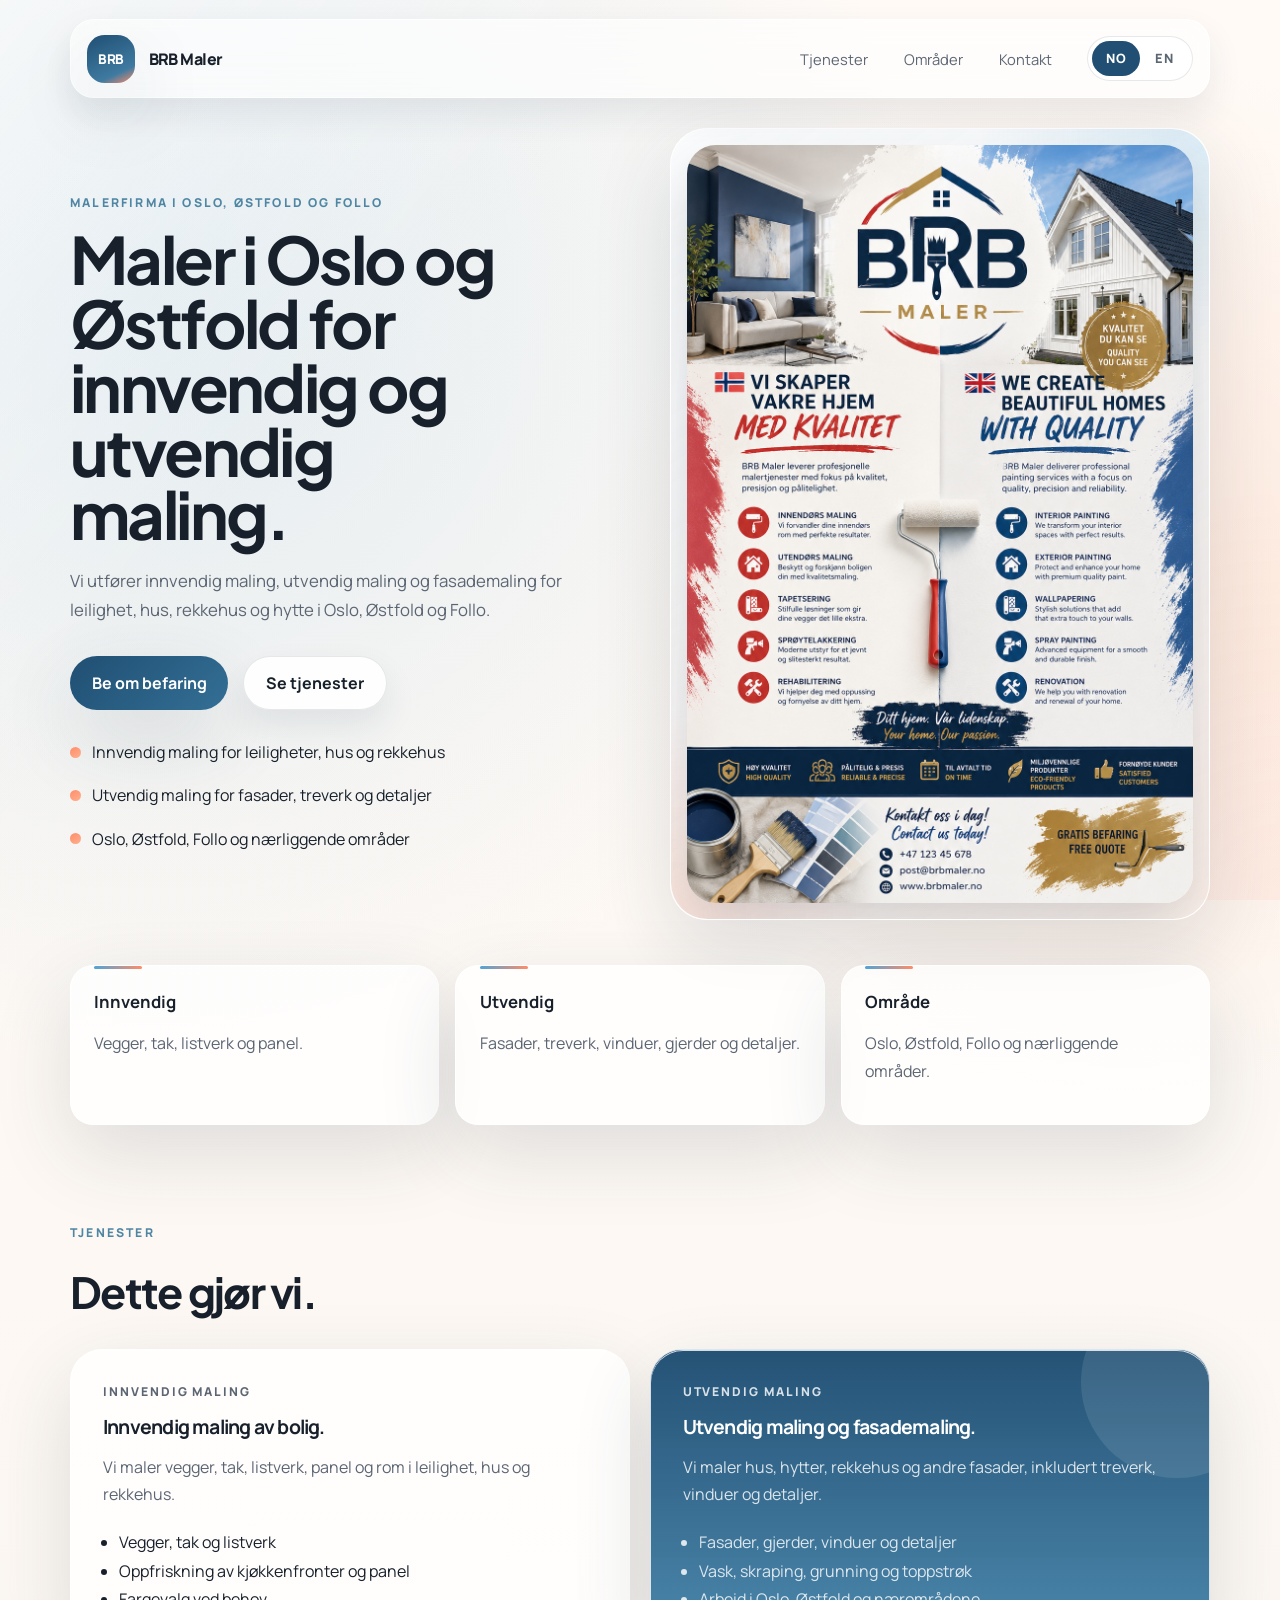
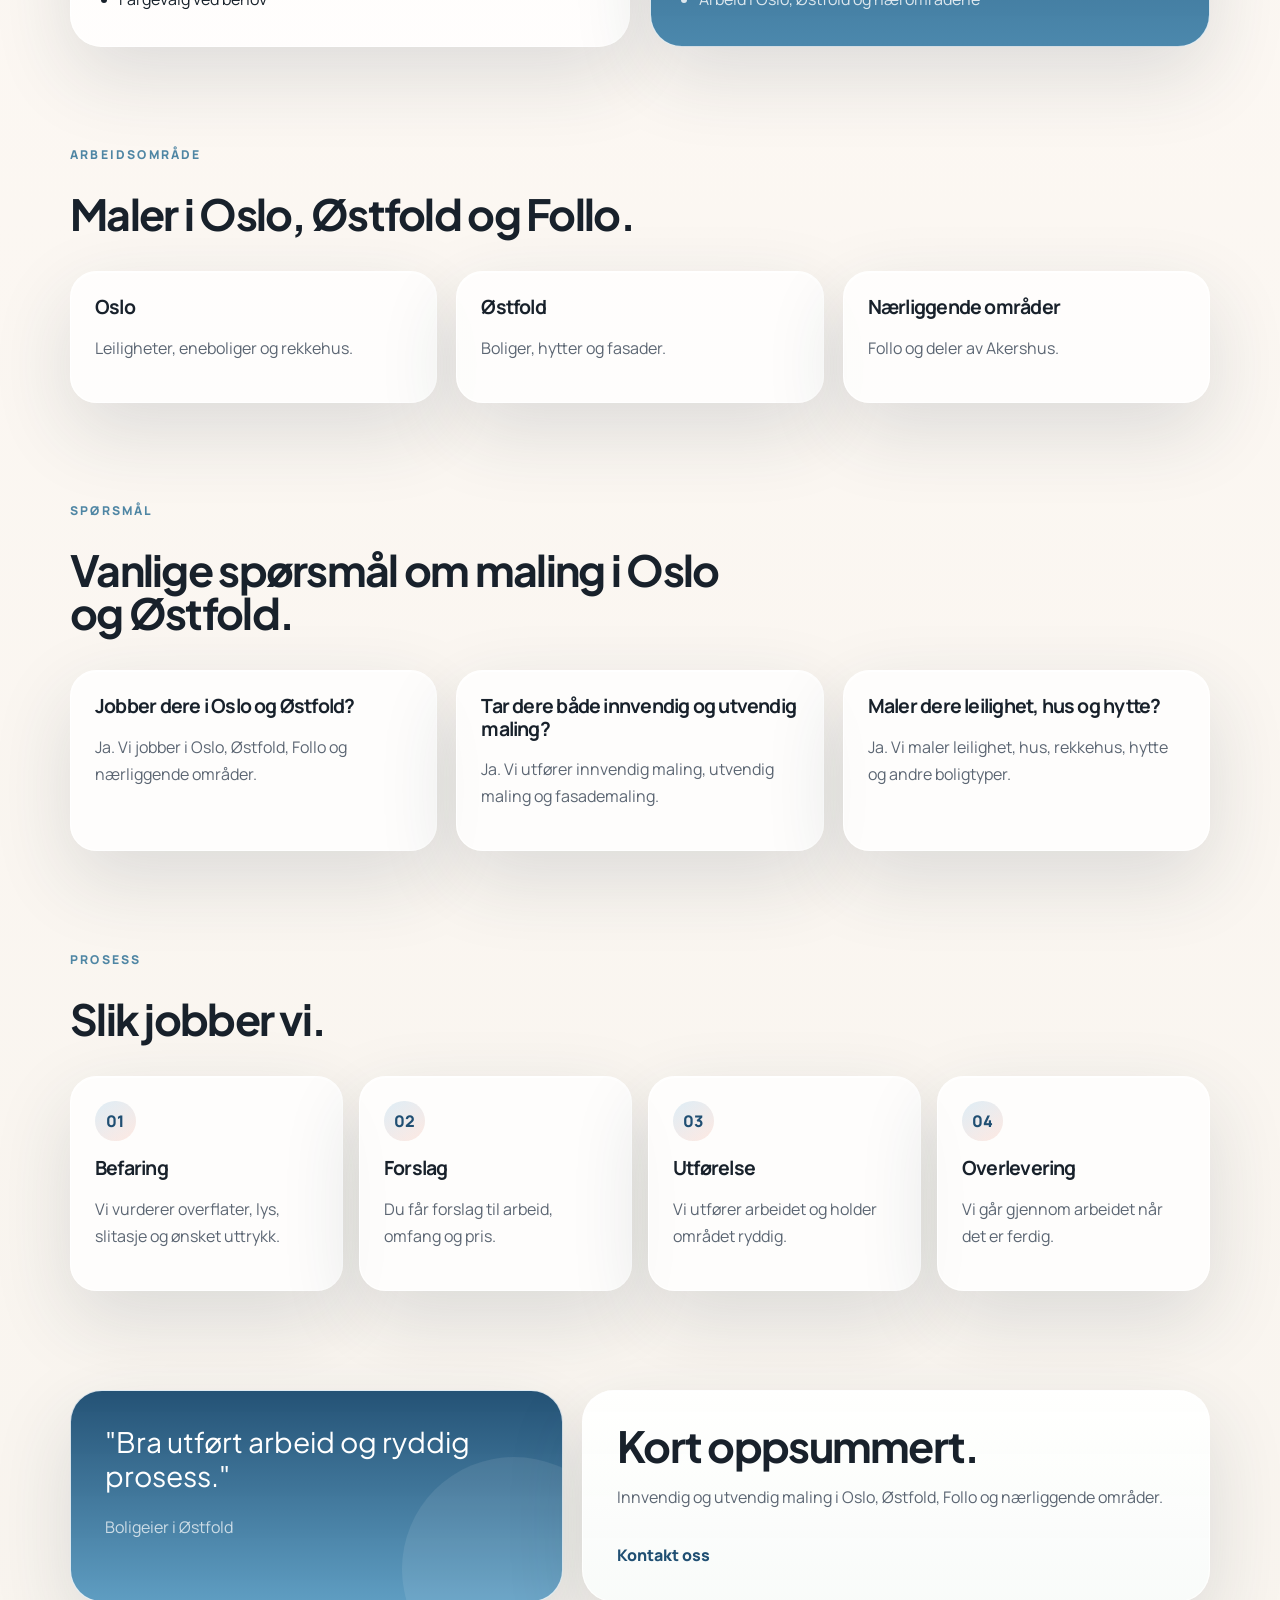
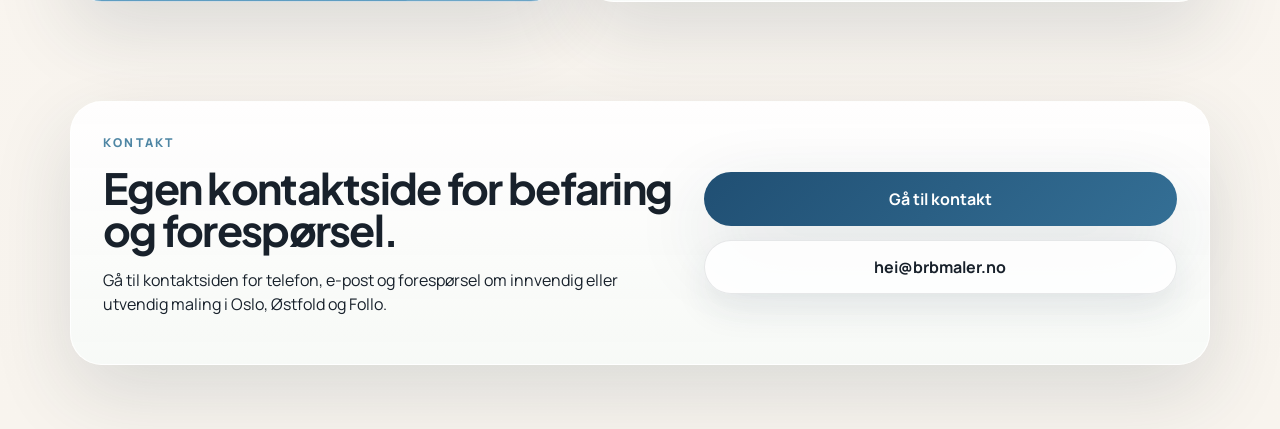
==== commit 1d4e419f: "Split contact page and improve SEO structure" ====
--- a/index.html
+++ b/index.html
@@ -8,6 +8,7 @@
       name="description"
       content="Maler i Oslo og Østfold for innvendig maling, utvendig maling og fasademaling. BRB Maler utfører maling av hus, leilighet, rekkehus og hytte i Oslo, Østfold og Follo."
     />
+    <link rel="canonical" href="https://brbmaler.no/" />
     <meta
       name="keywords"
       content="maler Oslo, maler Østfold, innvendig maling Oslo, utvendig maling Østfold, fasademaling Oslo, male hus Østfold, malerfirma Oslo"
@@ -22,6 +23,8 @@
       property="og:description"
       content="Innvendig maling, utvendig maling og fasademaling i Oslo, Østfold og Follo."
     />
+    <meta property="og:url" content="https://brbmaler.no/" />
+    <meta property="og:image" content="https://brbmaler.no/assets/hero-brb-poster.png" />
     <meta property="og:locale" content="nb_NO" />
     <meta property="og:site_name" content="BRB Maler" />
     <meta name="twitter:card" content="summary_large_image" />
@@ -33,6 +36,7 @@
       name="twitter:description"
       content="Innvendig maling, utvendig maling og fasademaling i Oslo, Østfold og Follo."
     />
+    <meta name="twitter:image" content="https://brbmaler.no/assets/hero-brb-poster.png" />
     <link rel="preconnect" href="https://fonts.googleapis.com" />
     <link rel="preconnect" href="https://fonts.gstatic.com" crossorigin />
     <link
@@ -45,7 +49,8 @@
         "@context": "https://schema.org",
         "@type": "HousePainter",
         "name": "BRB Maler",
-        "url": "https://github.com/boatbitbot/apu",
+        "url": "https://brbmaler.no/",
+        "image": "https://brbmaler.no/assets/hero-brb-poster.png",
         "description": "Interior and exterior painting services in Oslo, Ostfold and nearby areas.",
         "telephone": "+47 400 00 000",
         "email": "hei@brbmaler.no",
@@ -157,7 +162,7 @@
             <div class="topbar-links">
               <a href="#tjenester" data-no="Tjenester" data-en="Services">Tjenester</a>
               <a href="#omrader" data-no="Områder" data-en="Areas">Områder</a>
-              <a href="#kontakt" data-no="Kontakt" data-en="Contact">Kontakt</a>
+              <a href="./kontakt/" data-no="Kontakt" data-en="Contact">Kontakt</a>
             </div>
             <div class="lang-switch" aria-label="Language switcher">
               <button class="lang-button is-active" type="button" data-lang="no">NO</button>
@@ -192,7 +197,7 @@
             <div class="hero-actions">
               <a
                 class="button button-primary"
-                href="#kontakt"
+                href="./kontakt/"
                 data-no="Be om befaring"
                 data-en="Request a consultation"
               >
@@ -548,7 +553,7 @@
             </p>
             <a
               class="text-link"
-              href="#kontakt"
+              href="./kontakt/"
               data-no="Kontakt oss"
               data-en="Contact us"
             >
@@ -557,106 +562,35 @@
           </div>
         </section>
 
-        <section class="section contact-section" id="kontakt">
-          <div class="contact-copy">
-            <p class="eyebrow" data-no="Kontakt" data-en="Contact">Kontakt</p>
-            <h2
-              data-no="Kontakt oss."
-              data-en="Contact us."
-            >
-              Kontakt oss.
-            </h2>
-            <p
-              data-no="Send navn, område og hva som skal males."
-              data-en="Send your name, area and what needs painting."
-            >
-              Send navn, område og hva som skal males.
-            </p>
-          </div>
-
-          <div class="contact-stack">
-            <div class="contact-panel">
-              <div class="contact-row">
-                <span data-no="Telefon" data-en="Phone">Telefon</span>
-                <strong>+47 400 00 000</strong>
-              </div>
-              <div class="contact-row">
-                <span data-no="E-post" data-en="Email">E-post</span>
-                <strong>hei@brbmaler.no</strong>
-              </div>
-              <div class="contact-row">
-                <span data-no="Områder" data-en="Areas">Områder</span>
-                <strong
-                  data-no="Oslo, Østfold, Follo og nærliggende områder"
-                  data-en="Oslo, Østfold, Follo and nearby areas"
-                >
-                  Oslo, Østfold, Follo og nærliggende områder
-                </strong>
-              </div>
+        <section class="section cta-band" id="kontakt">
+          <div class="cta-band-inner">
+            <div class="cta-band-copy">
+              <p class="eyebrow" data-no="Kontakt" data-en="Contact">Kontakt</p>
+              <h2
+                data-no="Egen kontaktside for befaring og forespørsel."
+                data-en="Dedicated contact page for consultations and enquiries."
+              >
+                Egen kontaktside for befaring og forespørsel.
+              </h2>
+              <p
+                data-no="Gå til kontaktsiden for telefon, e-post og forespørsel om innvendig eller utvendig maling i Oslo, Østfold og Follo."
+                data-en="Go to the contact page for phone, email and enquiries about interior or exterior painting in Oslo, Østfold and Follo."
+              >
+                Gå til kontaktsiden for telefon, e-post og forespørsel om
+                innvendig eller utvendig maling i Oslo, Østfold og Follo.
+              </p>
+            </div>
+            <div class="cta-band-actions">
               <a
-                class="button button-primary button-full"
-                href="mailto:hei@brbmaler.no"
-                data-no="Bestill befaring"
-                data-en="Book a consultation"
-              >
-                Bestill befaring
+                class="button button-primary"
+                href="./kontakt/"
+                data-no="Gå til kontakt"
+                data-en="Go to contact"
+              >
+                Gå til kontakt
               </a>
+              <a class="button button-secondary" href="mailto:hei@brbmaler.no">hei@brbmaler.no</a>
             </div>
-
-            <form class="contact-form">
-              <div class="form-grid">
-                <label class="field">
-                  <span data-no="Navn" data-en="Name">Navn</span>
-                  <input
-                    type="text"
-                    name="name"
-                    data-placeholder-no="Ditt navn"
-                    data-placeholder-en="Your name"
-                    placeholder="Ditt navn"
-                  />
-                </label>
-                <label class="field">
-                  <span data-no="E-post" data-en="Email">E-post</span>
-                  <input
-                    type="email"
-                    name="email"
-                    data-placeholder-no="din@epost.no"
-                    data-placeholder-en="you@email.com"
-                    placeholder="din@epost.no"
-                  />
-                </label>
-              </div>
-              <label class="field">
-                <span data-no="Prosjekttype" data-en="Project type">Prosjekttype</span>
-                <select name="projectType">
-                  <option value="interior" data-no="Innvendig maling" data-en="Interior painting">
-                    Innvendig maling
-                  </option>
-                  <option value="exterior" data-no="Utvendig maling" data-en="Exterior painting">
-                    Utvendig maling
-                  </option>
-                  <option value="both" data-no="Begge deler" data-en="Both">Begge deler</option>
-                </select>
-              </label>
-              <label class="field">
-                <span data-no="Melding" data-en="Message">Melding</span>
-                <textarea
-                  name="message"
-                  rows="4"
-                  data-placeholder-no="Skriv gjerne hvor i Oslo eller Østfold prosjektet er, og hva du vil få malt."
-                  data-placeholder-en="Please include where in Oslo or Østfold the project is, and what you would like painted."
-                  placeholder="Skriv gjerne hvor i Oslo eller Østfold prosjektet er, og hva du vil få malt."
-                ></textarea>
-              </label>
-              <button
-                class="button button-secondary button-full"
-                type="submit"
-                data-no="Send forespørsel"
-                data-en="Send request"
-              >
-                Send forespørsel
-              </button>
-            </form>
           </div>
         </section>
       </main>
@@ -705,33 +639,6 @@
         button.addEventListener("click", () => setLanguage(button.dataset.lang));
       });
 
-      document.querySelector(".contact-form").addEventListener("submit", (event) => {
-        event.preventDefault();
-        const formData = new FormData(event.currentTarget);
-        const lang = document.documentElement.lang === "en" ? "en" : "no";
-        const subject =
-          lang === "en" ? "Painting project enquiry" : "Foresporsel om maleprosjekt";
-        const lines =
-          lang === "en"
-            ? [
-                `Name: ${formData.get("name") || ""}`,
-                `Email: ${formData.get("email") || ""}`,
-                `Project type: ${formData.get("projectType") || ""}`,
-                "",
-                `${formData.get("message") || ""}`
-              ]
-            : [
-                `Navn: ${formData.get("name") || ""}`,
-                `E-post: ${formData.get("email") || ""}`,
-                `Prosjekttype: ${formData.get("projectType") || ""}`,
-                "",
-                `${formData.get("message") || ""}`
-              ];
-
-        const body = encodeURIComponent(lines.join("\n"));
-        window.location.href = `mailto:hei@brbmaler.no?subject=${encodeURIComponent(subject)}&body=${body}`;
-      });
-
       setLanguage("no");
     </script>
   </body>
--- a/styles.css
+++ b/styles.css
@@ -599,6 +599,104 @@
   padding-bottom: 4rem;
 }
 
+.cta-band {
+  padding-bottom: 4rem;
+}
+
+.cta-band-inner {
+  display: grid;
+  grid-template-columns: minmax(0, 1.1fr) minmax(17rem, 0.9fr);
+  gap: 1.4rem;
+  align-items: center;
+  padding: 2rem;
+  border-radius: 2rem;
+  background:
+    linear-gradient(180deg, rgba(255, 255, 255, 0.9), rgba(246, 250, 248, 0.88));
+  border: 1px solid rgba(255, 255, 255, 0.82);
+  box-shadow: var(--shadow);
+}
+
+.cta-band-actions {
+  display: grid;
+  gap: 0.9rem;
+}
+
+.page-intro {
+  width: min(1140px, calc(100% - 2rem));
+  margin: 0 auto;
+  padding: 0 0 2rem;
+}
+
+.page-intro-card {
+  position: relative;
+  overflow: hidden;
+  display: grid;
+  grid-template-columns: minmax(0, 1.1fr) minmax(16rem, 0.9fr);
+  gap: 1.5rem;
+  align-items: end;
+  padding: 2.2rem;
+  border-radius: 2.2rem;
+  background:
+    linear-gradient(145deg, rgba(255, 255, 255, 0.9), rgba(255, 255, 255, 0.56)),
+    linear-gradient(155deg, var(--sky), #f4fbff 48%, var(--peach));
+  border: 1px solid rgba(255, 255, 255, 0.84);
+  box-shadow: var(--shadow);
+}
+
+.page-intro-card::before {
+  content: "";
+  position: absolute;
+  width: 16rem;
+  height: 16rem;
+  right: -4rem;
+  top: -5rem;
+  border-radius: 50%;
+  background: rgba(79, 164, 216, 0.16);
+}
+
+.page-intro-card::after {
+  content: "";
+  position: absolute;
+  width: 12rem;
+  height: 12rem;
+  left: -2rem;
+  bottom: -4rem;
+  border-radius: 50%;
+  background: rgba(255, 140, 104, 0.14);
+}
+
+.page-intro-copy,
+.page-intro-side {
+  position: relative;
+  z-index: 1;
+}
+
+.page-intro-copy p:last-child {
+  max-width: 42rem;
+  color: var(--muted);
+  line-height: 1.7;
+}
+
+.page-intro-side {
+  display: grid;
+  gap: 0.8rem;
+  padding: 1.3rem;
+  border-radius: 1.5rem;
+  background: rgba(255, 255, 255, 0.78);
+  border: 1px solid rgba(255, 255, 255, 0.8);
+  box-shadow: var(--shadow-soft);
+}
+
+.page-intro-side strong {
+  font-size: 1rem;
+}
+
+.contact-page-grid {
+  display: grid;
+  grid-template-columns: minmax(0, 0.9fr) minmax(0, 1.1fr);
+  gap: 1.2rem;
+}
+
 .contact-stack {
   display: grid;
   gap: 1rem;
@@ -681,7 +779,10 @@
   .faq-grid,
   .timeline,
   .testimonial-section,
-  .contact-section {
+  .contact-section,
+  .contact-page-grid,
+  .cta-band-inner,
+  .page-intro-card {
     grid-template-columns: 1fr;
   }
 
@@ -707,6 +808,11 @@
     flex-wrap: wrap;
   }
 
+  .page-intro-card,
+  .cta-band-inner {
+    padding: 1.5rem;
+  }
+
   h1 {
     max-width: 100%;
   }
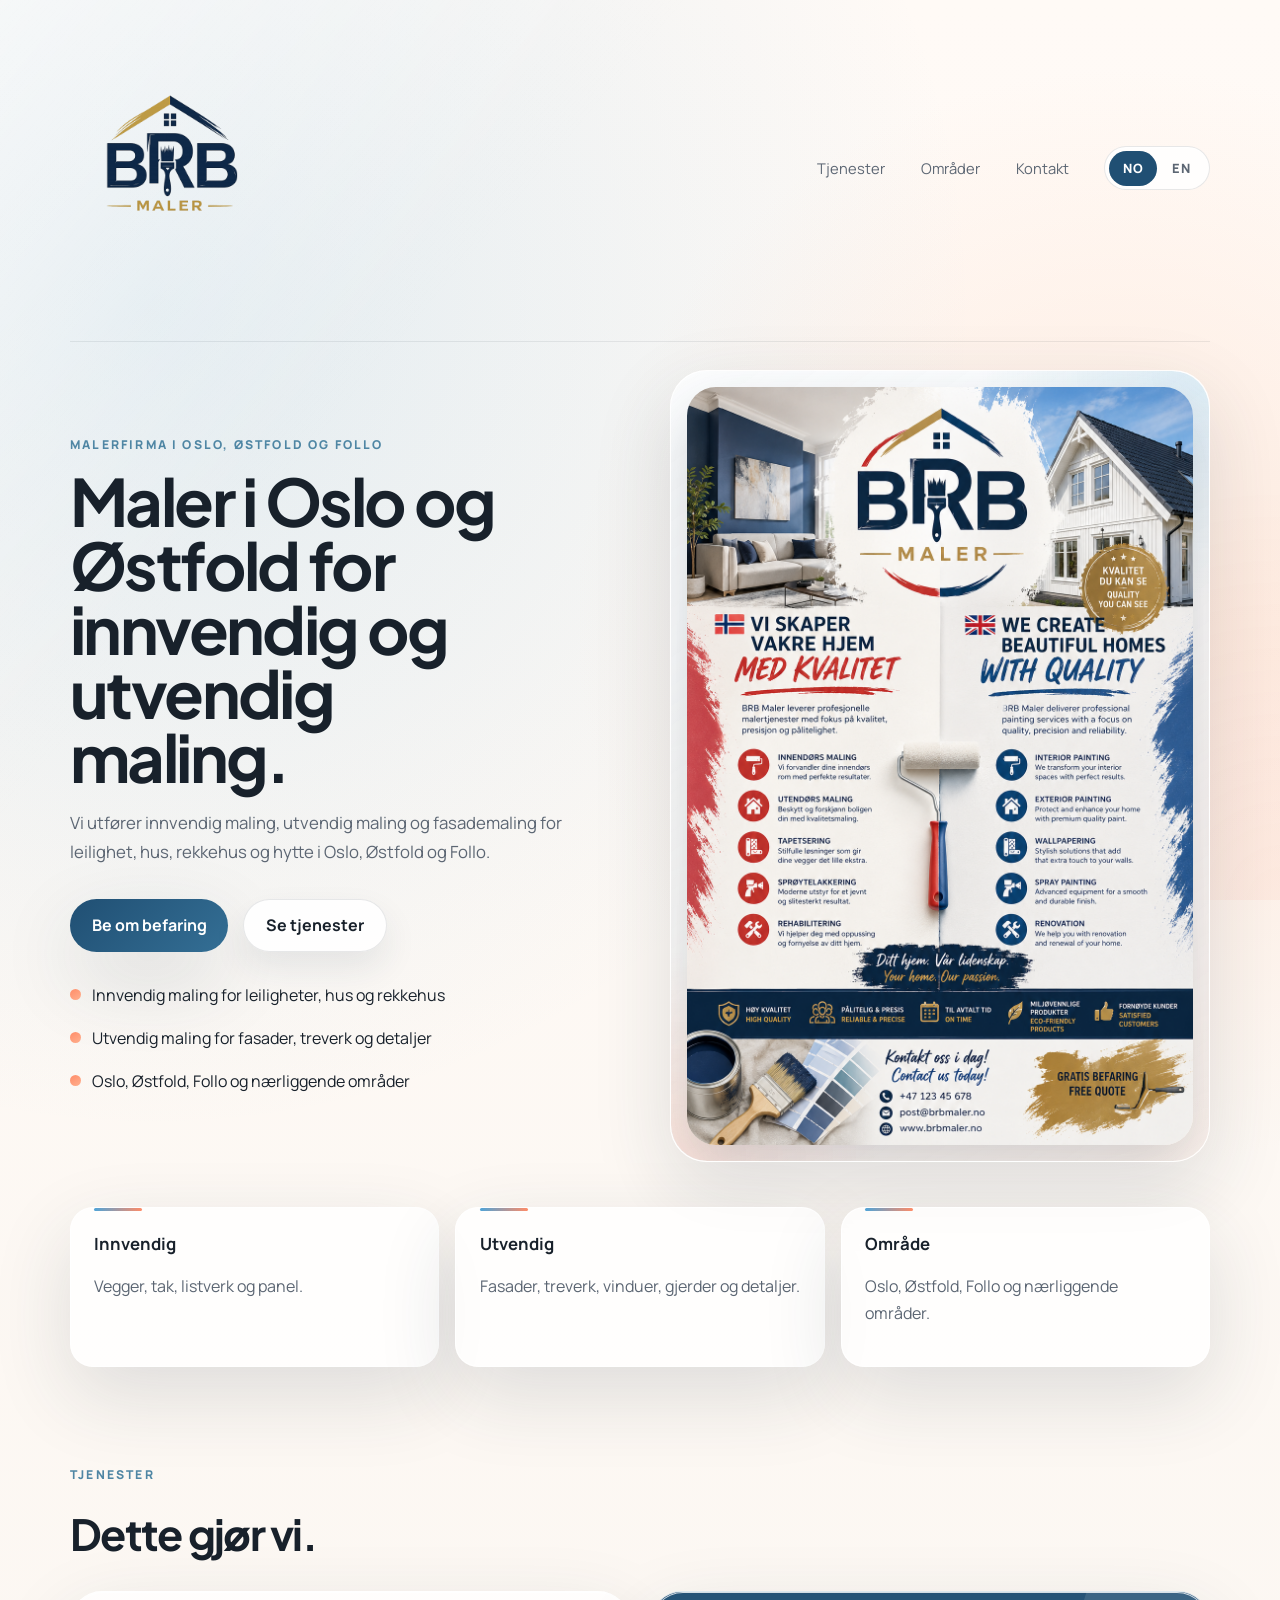
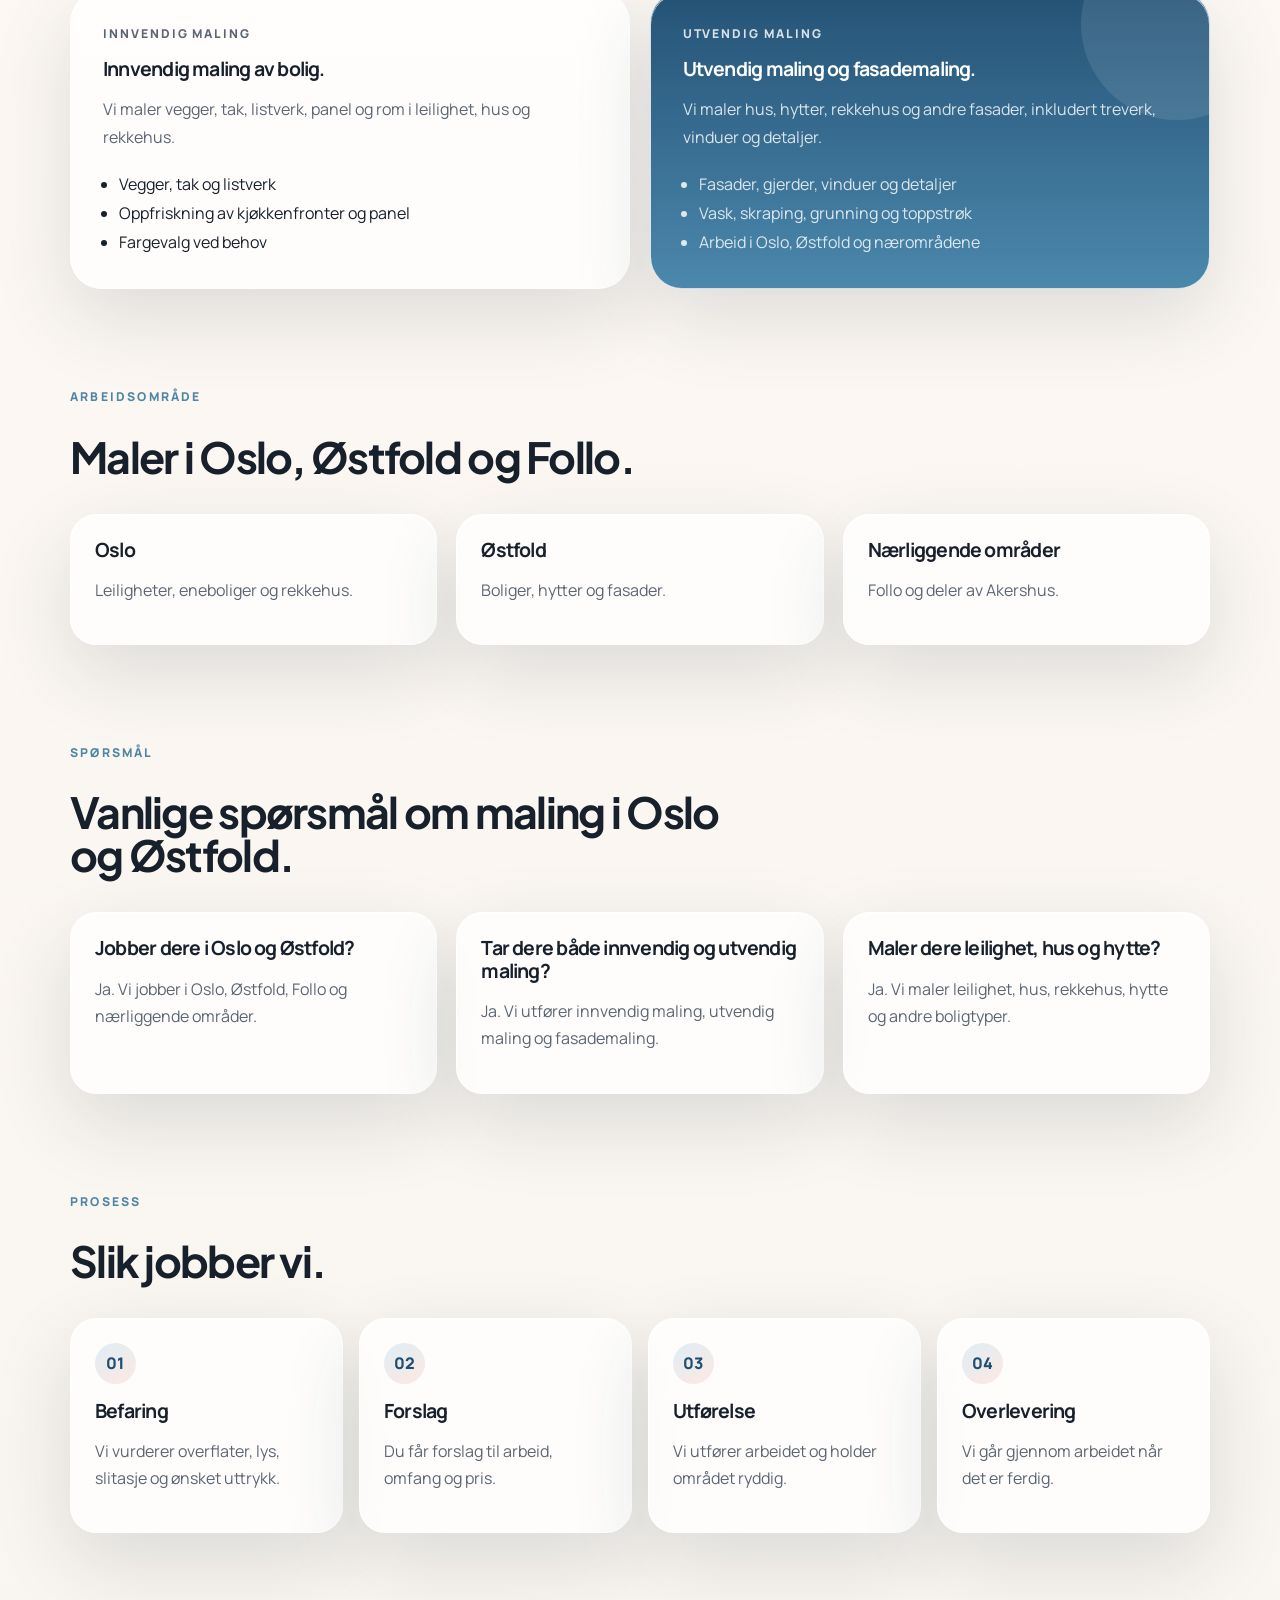
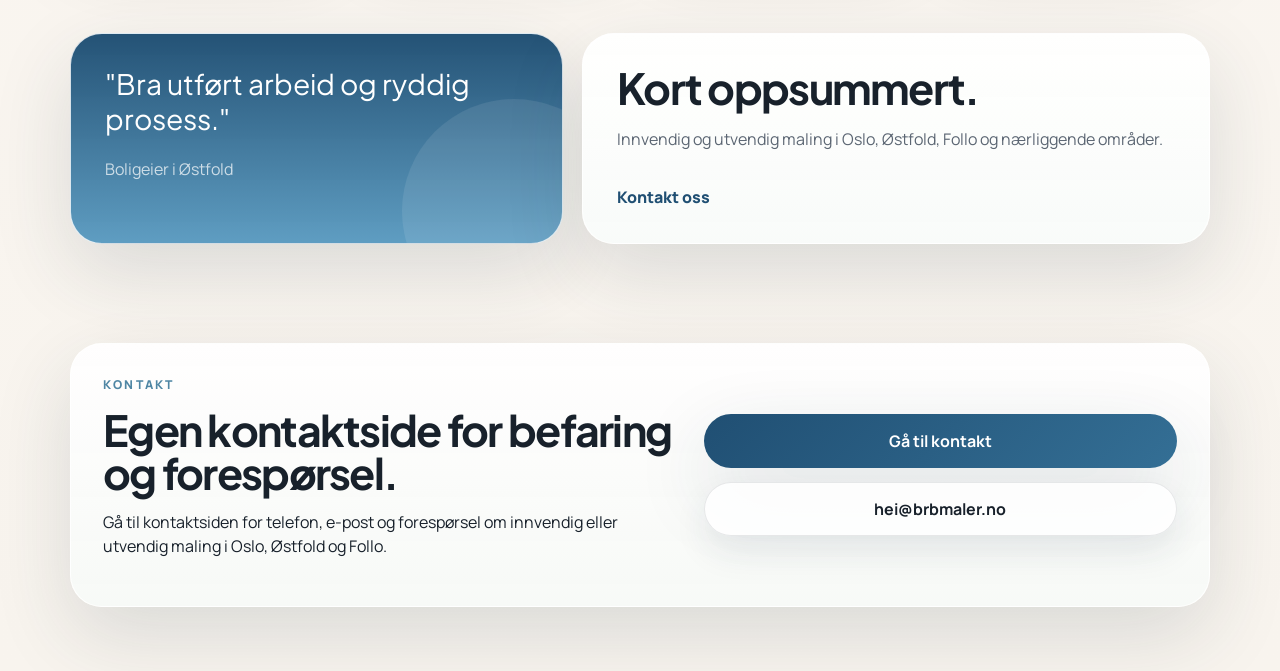
==== commit d9609abe: "Use logo image in header" ====
--- a/index.html
+++ b/index.html
@@ -155,8 +155,7 @@
       <header class="hero">
         <nav class="topbar">
           <a class="brand" href="#top">
-            <span class="brand-mark">BRB</span>
-            <span class="brand-text">BRB Maler</span>
+            <img class="brand-logo" src="./assets/brb-logo.png" alt="BRB Maler logo" />
           </a>
           <div class="topbar-controls">
             <div class="topbar-links">
--- a/styles.css
+++ b/styles.css
@@ -78,7 +78,7 @@
 }
 
 .hero {
-  padding: 1.2rem 0 2rem;
+  padding: 0 0 2rem;
 }
 
 .topbar {
@@ -86,42 +86,35 @@
   justify-content: space-between;
   align-items: center;
   gap: 1rem;
-  padding: 0.9rem 1rem;
-  margin-bottom: 1.5rem;
-  position: sticky;
-  top: 1rem;
-  z-index: 20;
-  background: rgba(255, 255, 255, 0.62);
-  border: 1px solid rgba(255, 255, 255, 0.78);
-  border-radius: 1.5rem;
-  backdrop-filter: blur(18px);
-  box-shadow: var(--shadow-soft);
+  padding: 1.15rem 0 1.4rem;
+  margin-bottom: 1.4rem;
+  position: relative;
+  z-index: 10;
+  background: transparent;
+  border-bottom: 1px solid rgba(24, 33, 43, 0.08);
+  border-radius: 0;
+  backdrop-filter: none;
+  box-shadow: none;
 }
 
 .brand {
   display: inline-flex;
   align-items: center;
-  gap: 0.85rem;
-  font-weight: 800;
-  letter-spacing: -0.035em;
-}
-
-.brand-mark {
-  display: inline-grid;
-  place-items: center;
-  width: 3rem;
-  height: 3rem;
-  border-radius: 1.1rem;
-  background: linear-gradient(155deg, var(--navy), #3f7aa1 75%, var(--coral));
-  color: #fff;
-  box-shadow: var(--shadow);
-  font-size: 0.84rem;
+  max-width: 13rem;
 }
 
 .topbar-controls {
   display: flex;
   align-items: center;
   gap: 1.25rem;
+}
+
+.brand-logo {
+  display: block;
+  width: 100%;
+  max-width: 12.5rem;
+  height: auto;
+  object-fit: contain;
 }
 
 .topbar-links {
@@ -800,8 +793,7 @@
   }
 
   .topbar {
-    top: 0.5rem;
-    padding: 0.85rem;
+    padding: 1rem 0 1.1rem;
   }
 
   .topbar-links {
@@ -817,6 +809,10 @@
     max-width: 100%;
   }
 
+  .brand {
+    max-width: 10.5rem;
+  }
+
   .hero-poster-frame {
     min-height: 24rem;
     padding: 0.75rem;
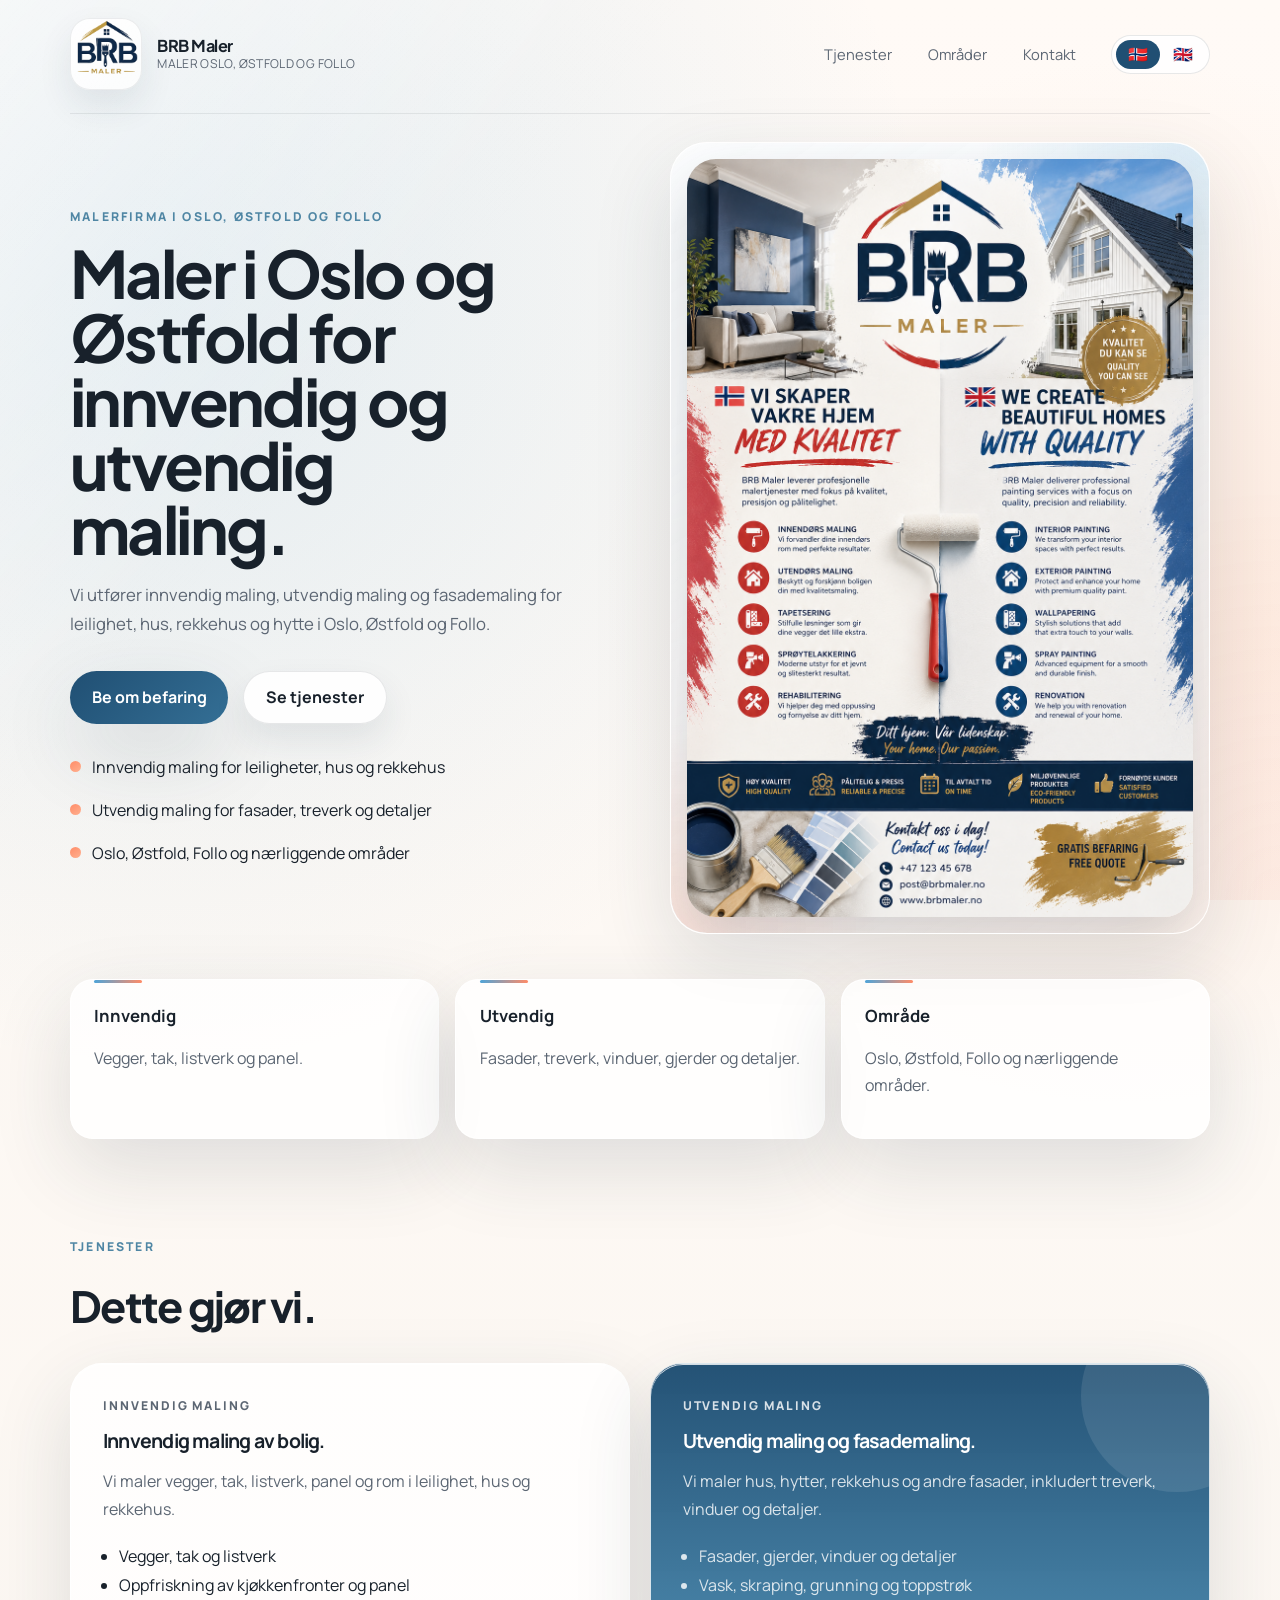
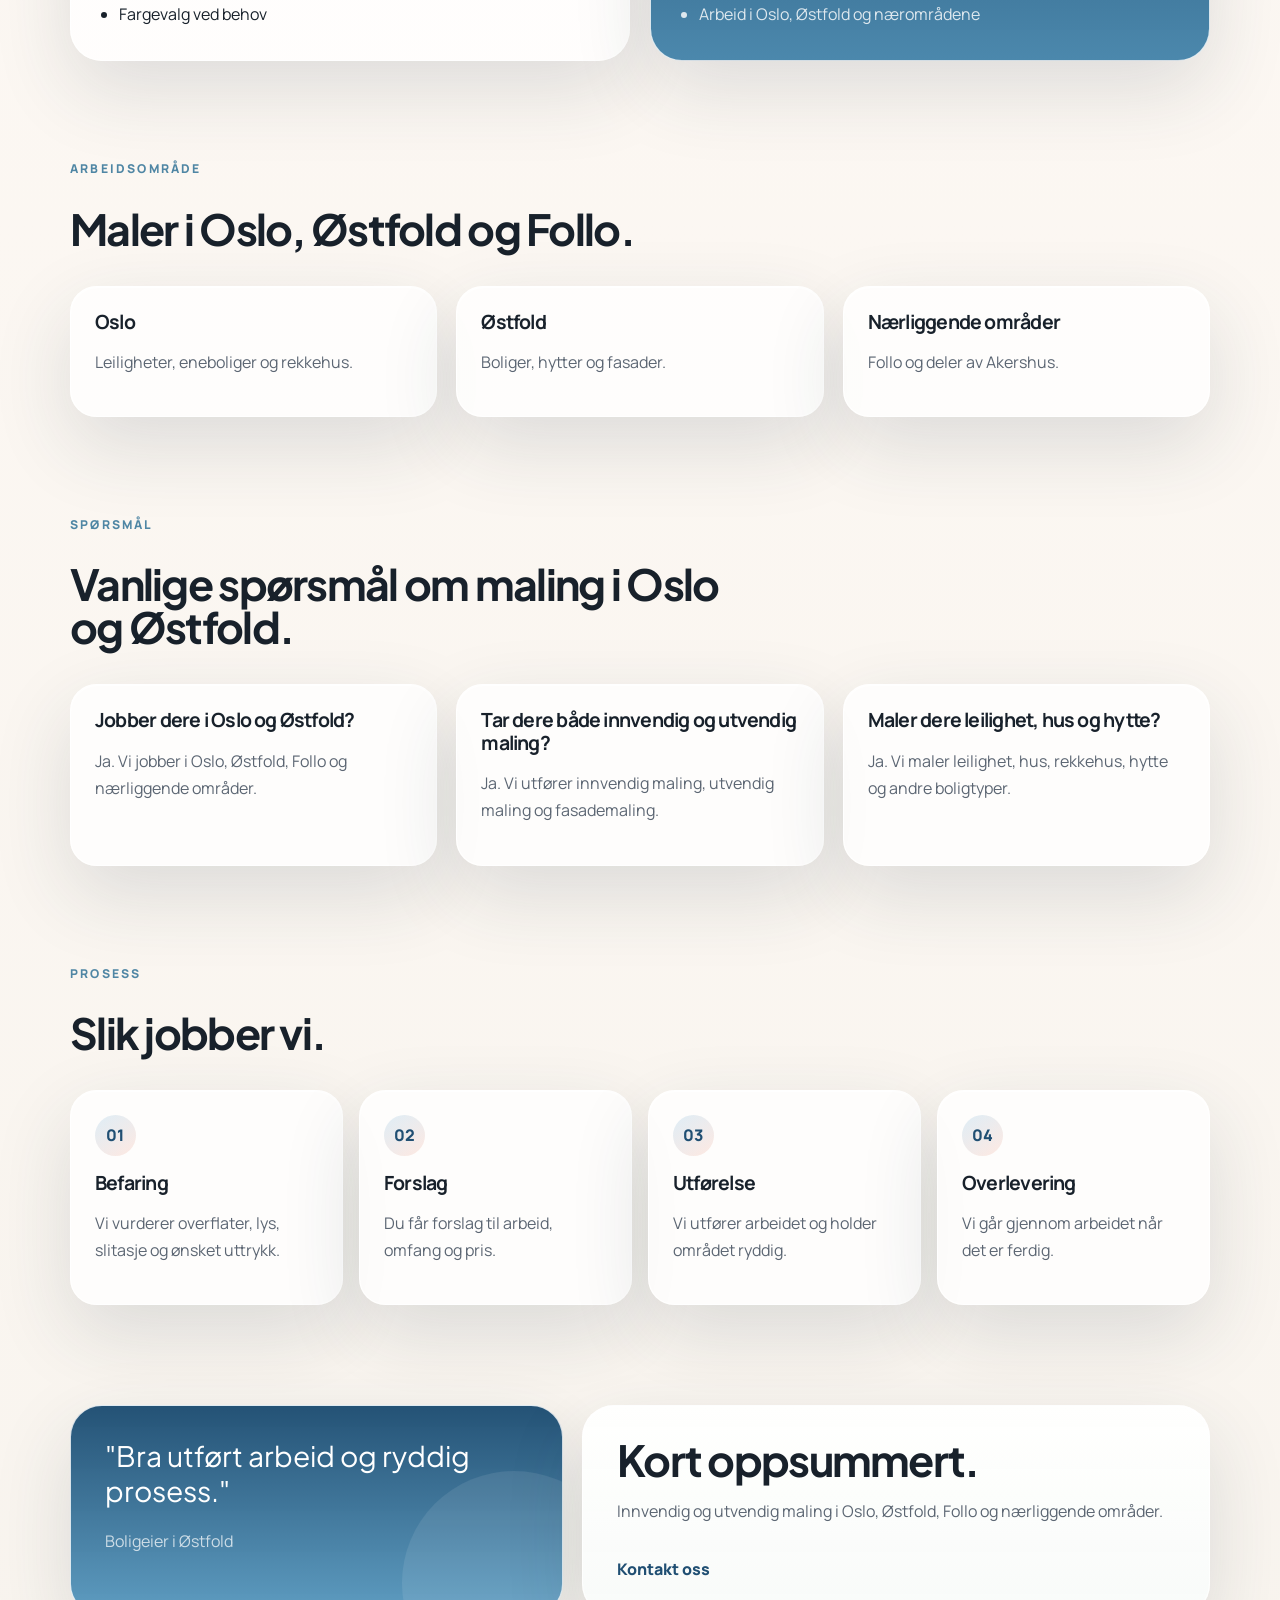
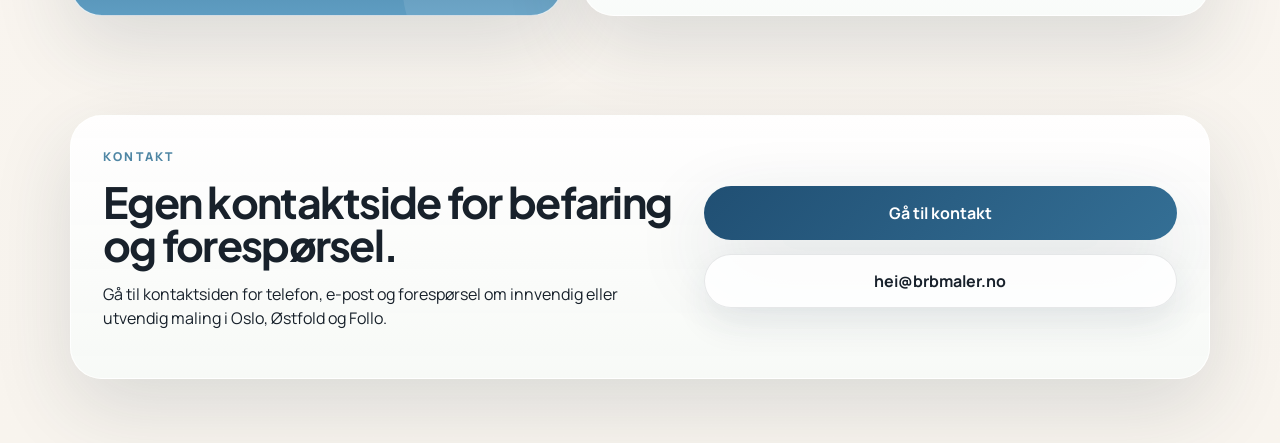
==== commit dd7d3a4c: "Refine header with logo lockup and flags" ====
--- a/index.html
+++ b/index.html
@@ -155,7 +155,13 @@
       <header class="hero">
         <nav class="topbar">
           <a class="brand" href="#top">
-            <img class="brand-logo" src="./assets/brb-logo.png" alt="BRB Maler logo" />
+            <span class="brand-logo-shell">
+              <img class="brand-logo" src="./assets/brb-logo.png" alt="BRB Maler logo" />
+            </span>
+            <span class="brand-text-lockup">
+              <strong>BRB Maler</strong>
+              <span>Maler Oslo, Østfold og Follo</span>
+            </span>
           </a>
           <div class="topbar-controls">
             <div class="topbar-links">
@@ -164,8 +170,8 @@
               <a href="./kontakt/" data-no="Kontakt" data-en="Contact">Kontakt</a>
             </div>
             <div class="lang-switch" aria-label="Language switcher">
-              <button class="lang-button is-active" type="button" data-lang="no">NO</button>
-              <button class="lang-button" type="button" data-lang="en">EN</button>
+              <button class="lang-button is-active" type="button" data-lang="no" aria-label="Norsk">🇳🇴</button>
+              <button class="lang-button" type="button" data-lang="en" aria-label="English">🇬🇧</button>
             </div>
           </div>
         </nav>
--- a/styles.css
+++ b/styles.css
@@ -85,7 +85,7 @@
   display: flex;
   justify-content: space-between;
   align-items: center;
-  gap: 1rem;
+  gap: 1.4rem;
   padding: 1.15rem 0 1.4rem;
   margin-bottom: 1.4rem;
   position: relative;
@@ -100,21 +100,61 @@
 .brand {
   display: inline-flex;
   align-items: center;
-  max-width: 13rem;
+  gap: 0.95rem;
+  min-width: 0;
+  flex: 0 1 auto;
 }
 
 .topbar-controls {
   display: flex;
   align-items: center;
   gap: 1.25rem;
+  justify-content: flex-end;
+  flex: 1 1 auto;
+}
+
+.brand-logo-shell {
+  display: inline-flex;
+  align-items: center;
+  justify-content: center;
+  width: 4.5rem;
+  height: 4.5rem;
+  overflow: hidden;
+  flex: none;
+  border-radius: 1.25rem;
+  background: linear-gradient(145deg, rgba(255, 255, 255, 0.92), rgba(255, 255, 255, 0.74));
+  border: 1px solid rgba(24, 33, 43, 0.08);
+  box-shadow: var(--shadow-soft);
 }
 
 .brand-logo {
   display: block;
-  width: 100%;
-  max-width: 12.5rem;
-  height: auto;
-  object-fit: contain;
+  width: 7rem;
+  height: 7rem;
+  object-fit: cover;
+  object-position: center 48%;
+  transform: scale(1.22);
+}
+
+.brand-text-lockup {
+  display: grid;
+  gap: 0.18rem;
+  min-width: 0;
+}
+
+.brand-text-lockup strong {
+  font-family: "Plus Jakarta Sans", sans-serif;
+  font-size: 1.02rem;
+  line-height: 1;
+  letter-spacing: -0.03em;
+}
+
+.brand-text-lockup span {
+  color: var(--muted);
+  font-size: 0.76rem;
+  line-height: 1.2;
+  letter-spacing: 0.03em;
+  text-transform: uppercase;
 }
 
 .topbar-links {
@@ -145,14 +185,13 @@
 }
 
 .lang-button {
-  min-width: 3rem;
-  padding: 0.48rem 0.72rem;
+  min-width: 2.8rem;
+  padding: 0.42rem 0.62rem;
   border-radius: 999px;
   background: transparent;
   color: var(--muted);
-  font-size: 0.8rem;
-  font-weight: 800;
-  letter-spacing: 0.08em;
+  font-size: 1rem;
+  line-height: 1;
   cursor: pointer;
 }
 
@@ -796,6 +835,20 @@
     padding: 1rem 0 1.1rem;
   }
 
+  .brand {
+    gap: 0.8rem;
+  }
+
+  .brand-logo-shell {
+    width: 4rem;
+    height: 4rem;
+  }
+
+  .brand-logo {
+    width: 6.2rem;
+    height: 6.2rem;
+  }
+
   .topbar-links {
     flex-wrap: wrap;
   }
@@ -809,10 +862,6 @@
     max-width: 100%;
   }
 
-  .brand {
-    max-width: 10.5rem;
-  }
-
   .hero-poster-frame {
     min-height: 24rem;
     padding: 0.75rem;
